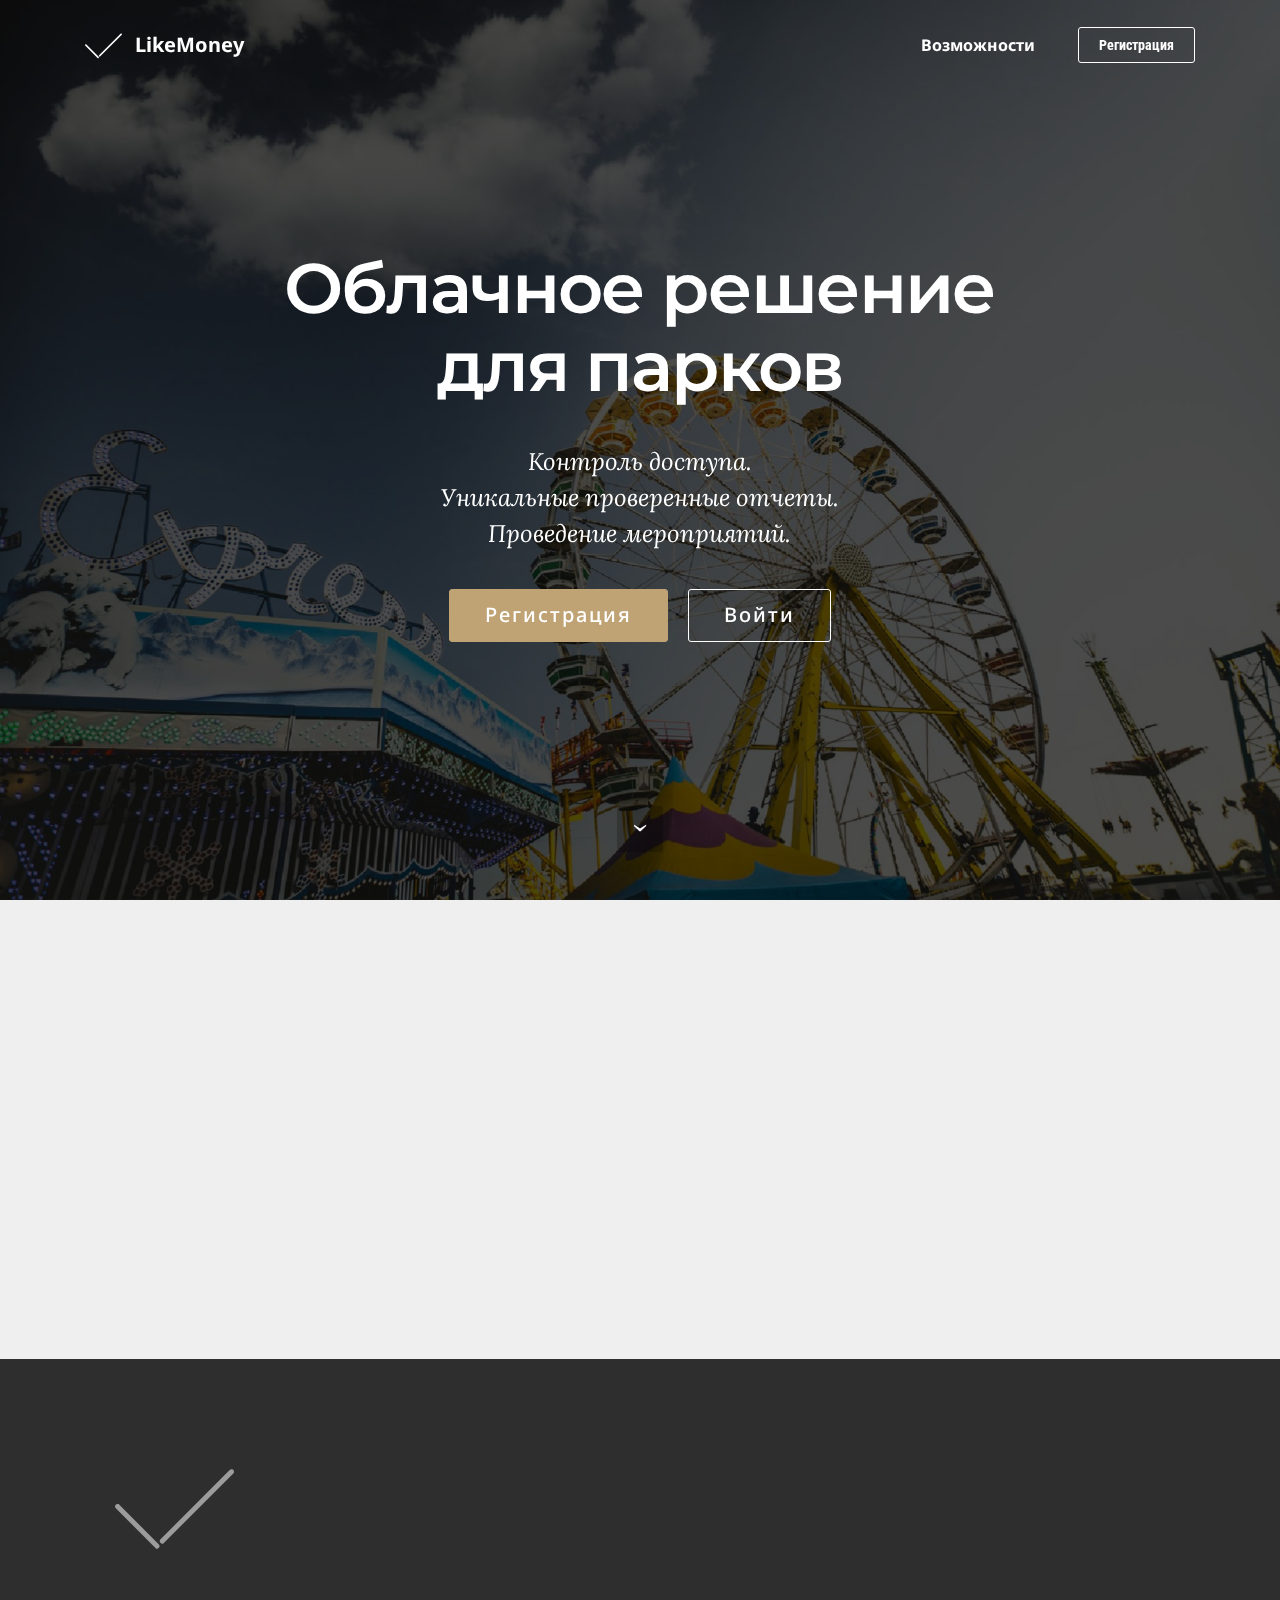
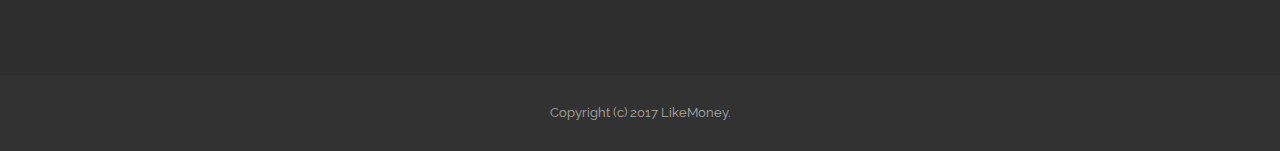
==== index.html @ fe0d324f "create github pages" ====
<!DOCTYPE html>
<html>
<head>
  <!-- Site made with Mobirise Website Builder v3.12.1, https://mobirise.com -->
  <meta charset="UTF-8">
  <meta http-equiv="X-UA-Compatible" content="IE=edge">
  <meta name="generator" content="Mobirise v3.12.1, mobirise.com">
  <meta name="viewport" content="width=device-width, initial-scale=1">
  <link rel="shortcut icon" href="assets/images/mbr-192x128.jpg" type="image/x-icon">
  <meta name="description" content="">
  
  <link rel="stylesheet" href="https://fonts.googleapis.com/css?family=Lora:400,700,400italic,700italic&amp;subset=latin">
  <link rel="stylesheet" href="https://fonts.googleapis.com/css?family=Montserrat:400,700">
  <link rel="stylesheet" href="https://fonts.googleapis.com/css?family=Raleway:100,100i,200,200i,300,300i,400,400i,500,500i,600,600i,700,700i,800,800i,900,900i">
  <link rel="stylesheet" href="assets/bootstrap-material-design-font/css/material.css">
  <link rel="stylesheet" href="assets/web/assets/mobirise-icons/mobirise-icons.css">
  <link rel="stylesheet" href="assets/et-line-font-plugin/style.css">
  <link rel="stylesheet" href="assets/tether/tether.min.css">
  <link rel="stylesheet" href="assets/bootstrap/css/bootstrap.min.css">
  <link rel="stylesheet" href="assets/dropdown/css/style.css">
  <link rel="stylesheet" href="assets/animate.css/animate.min.css">
  <link rel="stylesheet" href="assets/theme/css/style.css">
  <link rel="stylesheet" href="assets/mobirise/css/mbr-additional.css" type="text/css">
  
  
  
</head>
<body>
<section id="menu-0">

    <nav class="navbar navbar-dropdown bg-color transparent navbar-fixed-top">
        <div class="container">

            <div class="mbr-table">
                <div class="mbr-table-cell">

                    <div class="navbar-brand">
                        <a href="https://likemoney.ru" class="mbri-success mbr-iconfont mbr-iconfont-menu navbar-logo"></a>
                        <a class="navbar-caption" href="http://likemoney.ru">LikeMoney</a>
                    </div>

                </div>
                <div class="mbr-table-cell">

                    <button class="navbar-toggler pull-xs-right hidden-md-up" type="button" data-toggle="collapse" data-target="#exCollapsingNavbar">
                        <div class="hamburger-icon"></div>
                    </button>

                    <ul class="nav-dropdown collapse pull-xs-right nav navbar-nav navbar-toggleable-sm" id="exCollapsingNavbar"><li class="nav-item"><a class="nav-link link" href="https://mobirise.com/">Возможности</a></li><li class="nav-item nav-btn"><a class="nav-link btn btn-white btn-white-outline" href="http://app.likemoney.ru/registration">Регистрация</a></li></ul>
                    <button hidden="" class="navbar-toggler navbar-close" type="button" data-toggle="collapse" data-target="#exCollapsingNavbar">
                        <div class="close-icon"></div>
                    </button>

                </div>
            </div>

        </div>
    </nav>

</section>

<section class="engine"><a rel="external" href="https://mobirise.com">Mobirise Website Generator</a></section><section class="mbr-section mbr-section-hero mbr-section-full mbr-parallax-background mbr-section-with-arrow" id="header1-1" style="background-image: url(assets/images/mbr-2000x1333.jpg);">

    <div class="mbr-overlay" style="opacity: 0.7; background-color: rgb(0, 0, 0);"></div>

    <div class="mbr-table-cell">

        <div class="container">
            <div class="row">
                <div class="mbr-section col-md-10 col-md-offset-1 text-xs-center">

                    <h1 class="mbr-section-title display-1">Облачное решение <br>для парков</h1>
                    <p class="mbr-section-lead lead"><br>Контроль доступа.<br>Уникальные проверенные отчеты.<br>Проведение мероприятий.</p>
                    <div class="mbr-section-btn"><a class="btn btn-lg btn-primary" href="https://mobirise.com">Регистрация</a> <a class="btn btn-lg btn-white btn-white-outline" href="https://mobirise.com">Войти</a></div>
                </div>
            </div>
        </div>
    </div>

    <div class="mbr-arrow mbr-arrow-floating" aria-hidden="true"><a href="#footer1-2"><i class="mbr-arrow-icon"></i></a></div>

</section>

<section class="mbr-cards mbr-section mbr-section-nopadding" id="features7-0" style="background-color: rgb(239, 239, 239);">

    

    <div class="mbr-cards-row row">
        <div class="mbr-cards-col col-xs-12 col-lg-3" style="padding-top: 80px; padding-bottom: 80px;">
            <div class="container">
                <div class="card cart-block">
                    <div class="card-img iconbox"><a href="https://mobirise.com" class="etl-icon icon-phone mbr-iconfont mbr-iconfont-features7" style="color: rgb(255, 255, 255);"></a></div>
                    <div class="card-block">
                        <h4 class="card-title">Bootstrap 4</h4>
                        
                        <p class="card-text">Bootstrap 4 has been noted as one of the most reliable and proven frameworks and Mobirise has been equipped to develop websites using this framework.</p>
                        
                    </div>
                </div>
            </div>
        </div>
        <div class="mbr-cards-col col-xs-12 col-lg-3" style="padding-top: 80px; padding-bottom: 80px;">
            <div class="container">
                <div class="card cart-block">
                    <div class="card-img iconbox"><a href="https://mobirise.com" class="etl-icon icon-edit mbr-iconfont mbr-iconfont-features7" style="color: rgb(255, 255, 255);"></a></div>
                    <div class="card-block">
                        <h4 class="card-title">Responsive</h4>
                        
                        <p class="card-text">One of Bootstrap 4's big points is responsiveness and Mobirise makes effective use of this by generating highly responsive website for you.</p>
                        
                    </div>
                </div>
          </div>
        </div>
        <div class="mbr-cards-col col-xs-12 col-lg-3" style="padding-top: 80px; padding-bottom: 80px;">
            <div class="container">
                <div class="card cart-block">
                    <div class="card-img iconbox"><a href="https://mobirise.com" class="etl-icon icon-briefcase mbr-iconfont mbr-iconfont-features7" style="color: rgb(255, 255, 255);"></a></div>
                    <div class="card-block">
                        <h4 class="card-title">Web Fonts</h4>
                        
                        <p class="card-text">Google has a highly exhaustive list of fonts compiled into its web font platform and Mobirise makes it easy for you to use them on your website easily and freely.</p>
                        
                    </div>
                </div>
            </div>
        </div>
        <div class="mbr-cards-col col-xs-12 col-lg-3" style="padding-top: 80px; padding-bottom: 80px;">
            <div class="container">
                <div class="card cart-block">
                    <div class="card-img iconbox"><a href="https://mobirise.com" class="etl-icon icon-linegraph mbr-iconfont mbr-iconfont-features7" style="color: rgb(255, 255, 255);"></a></div>
                    <div class="card-block">
                        <h4 class="card-title">Unlimited Sites</h4>
                        
                        <p class="card-text">Mobirise gives you the freedom to develop as many websites as you like given the fact that it is a desktop app.</p>
                        
                    </div>
                </div>
            </div>
        </div>
        
        
    </div>
</section>

<section class="mbr-section mbr-section-md-padding mbr-footer footer1" id="contacts1-1" style="background-color: rgb(46, 46, 46); padding-top: 90px; padding-bottom: 90px;">
    
    <div class="container">
        <div class="row">
            <div class="mbr-footer-content col-xs-12 col-md-3">
                <div><span class="mbri-success mbr-iconfont mbr-iconfont-contacts1"></span></div>
            </div>
            <div class="mbr-footer-content col-xs-12 col-md-3">
                <p><strong>Адрес</strong><br>117810, г. Москва,  Профсоюзная  ул., д. 84/32, стр. 1.<br></p>
            </div>
            <div class="mbr-footer-content col-xs-12 col-md-3">
                <p><font color="#7c7c7c" face="Montserrat, sans-serif" size="3"><span style="letter-spacing: -1px; line-height: 20px;"><strong>Контакты</strong></span></font><br><br>
Email: support@likemoney.ru<br>
Телефон: +7 (950) 801 97 90<br><br></p>
            </div>
            <div class="mbr-footer-content col-xs-12 col-md-3">
                <p></p>
            </div>

        </div>
    </div>
</section>

<footer class="mbr-small-footer mbr-section mbr-section-nopadding" id="footer1-2" style="background-color: rgb(50, 50, 50); padding-top: 1.75rem; padding-bottom: 1.75rem;">
    
    <div class="container">
        <p class="text-xs-center">Copyright (c) 2017 LikeMoney.</p>
    </div>
</footer>


  <script src="assets/web/assets/jquery/jquery.min.js"></script>
  <script src="assets/tether/tether.min.js"></script>
  <script src="assets/bootstrap/js/bootstrap.min.js"></script>
  <script src="assets/smooth-scroll/smooth-scroll.js"></script>
  <script src="assets/dropdown/js/script.min.js"></script>
  <script src="assets/touch-swipe/jquery.touch-swipe.min.js"></script>
  <script src="assets/viewport-checker/jquery.viewportchecker.js"></script>
  <script src="assets/jarallax/jarallax.js"></script>
  <script src="assets/theme/js/script.js"></script>
  
  
  <input name="animation" type="hidden">
  </body>
</html>
---- assets/bootstrap-material-design-font/css/material.css ----
@font-face {
  font-family: 'Material-Design-Icons';
  src: url('../fonts/Material-Design-Icons.eot?3ocs8m');
  src: url('../fonts/Material-Design-Icons.eot?#iefix3ocs8m') format('embedded-opentype'), url('../fonts/Material-Design-Icons.woff?3ocs8m') format('woff'), url('../fonts/Material-Design-Icons.ttf?3ocs8m') format('truetype'), url('../fonts/Material-Design-Icons.svg?3ocs8m#Material-Design-Icons') format('svg');
  font-weight: normal;
  font-style: normal;
}
[class^="mdi-"],
[class*="mdi-"] {
  speak: none;
  display: inline-block;
  font-style: normal;
  font-variant:normal;
  font-weight:normal;
  /*font-size:24px;*/
  line-height:1;
  font-family:'Material-Design-Icons' !important;
  text-rendering: auto;
  
  -webkit-font-smoothing: antialiased;
  -moz-osx-font-smoothing: grayscale;
  -webkit-transform: translate(0, 0);
      -ms-transform: translate(0, 0);
          transform: translate(0, 0);
}
[class^="mdi-"]:before,
[class*="mdi-"]:before {
  display: inline-block;
  speak: none;
  text-decoration: inherit;
}
[class^="mdi-"].pull-left,
[class*="mdi-"].pull-left {
  margin-right: .3em;
}
[class^="mdi-"].pull-right,
[class*="mdi-"].pull-right {
  margin-left: .3em;
}
[class^="mdi-"].mdi-lg:before,
[class*="mdi-"].mdi-lg:before,
[class^="mdi-"].mdi-lg:after,
[class*="mdi-"].mdi-lg:after {
  font-size: 1.33333333em;
  line-height: 0.75em;
  vertical-align: -15%;
}
[class^="mdi-"].mdi-2x:before,
[class*="mdi-"].mdi-2x:before,
[class^="mdi-"].mdi-2x:after,
[class*="mdi-"].mdi-2x:after {
  font-size: 2em;
}
[class^="mdi-"].mdi-3x:before,
[class*="mdi-"].mdi-3x:before,
[class^="mdi-"].mdi-3x:after,
[class*="mdi-"].mdi-3x:after {
  font-size: 3em;
}
[class^="mdi-"].mdi-4x:before,
[class*="mdi-"].mdi-4x:before,
[class^="mdi-"].mdi-4x:after,
[class*="mdi-"].mdi-4x:after {
  font-size: 4em;
}
[class^="mdi-"].mdi-5x:before,
[class*="mdi-"].mdi-5x:before,
[class^="mdi-"].mdi-5x:after,
[class*="mdi-"].mdi-5x:after {
  font-size: 5em;
}
[class^="mdi-device-signal-cellular-"]:after,
[class^="mdi-device-battery-"]:after,
[class^="mdi-device-battery-charging-"]:after,
[class^="mdi-device-signal-cellular-connected-no-internet-"]:after,
[class^="mdi-device-signal-wifi-"]:after,
[class^="mdi-device-signal-wifi-statusbar-not-connected"]:after,
.mdi-device-network-wifi:after {
  opacity: .3;
  position: absolute;
  left: 0;
  top: 0;
  z-index: 1;
  display: inline-block;
  speak: none;
  text-decoration: inherit;
}
[class^="mdi-device-signal-cellular-"]:after {
  content: "\e758";
}
[class^="mdi-device-battery-"]:after {
  content: "\e735";
}
[class^="mdi-device-battery-charging-"]:after {
  content: "\e733";
}
[class^="mdi-device-signal-cellular-connected-no-internet-"]:after {
  content: "\e75d";
}
[class^="mdi-device-signal-wifi-"]:after,
.mdi-device-network-wifi:after {
  content: "\e765";
}
[class^="mdi-device-signal-wifi-statusbasr-not-connected"]:after {
  content: "\e8f7";
}
.mdi-device-signal-cellular-off:after,
.mdi-device-signal-cellular-null:after,
.mdi-device-signal-cellular-no-sim:after,
.mdi-device-signal-wifi-off:after,
.mdi-device-signal-wifi-4-bar:after,
.mdi-device-signal-cellular-4-bar:after,
.mdi-device-battery-alert:after,
.mdi-device-signal-cellular-connected-no-internet-4-bar:after,
.mdi-device-battery-std:after,
.mdi-device-battery-full .mdi-device-battery-unknown:after {
  content: "";
}
.mdi-fw {
  width: 1.28571429em;
  text-align: center;
}
.mdi-ul {
  padding-left: 0;
  margin-left: 2.14285714em;
  list-style-type: none;
}
.mdi-ul > li {
  position: relative;
}
.mdi-li {
  position: absolute;
  left: -2.14285714em;
  width: 2.14285714em;
  top: 0.14285714em;
  text-align: center;
}
.mdi-li.mdi-lg {
  left: -1.85714286em;
}
.mdi-border {
  padding: .2em .25em .15em;
  border: solid 0.08em #eeeeee;
  border-radius: .1em;
}
.mdi-spin {
  -webkit-animation: mdi-spin 2s infinite linear;
  animation: mdi-spin 2s infinite linear;
  -webkit-transform-origin: 50% 50%;
  -ms-transform-origin: 50% 50%;
      transform-origin: 50% 50%;
}
.mdi-pulse {
  -webkit-animation: mdi-spin 1s steps(8) infinite;
  animation: mdi-spin 1s steps(8) infinite;
  -webkit-transform-origin: 50% 50%;
  -ms-transform-origin: 50% 50%;
      transform-origin: 50% 50%;
}
@-webkit-keyframes mdi-spin {
  0% {
    -webkit-transform: rotate(0deg);
    transform: rotate(0deg);
  }
  100% {
    -webkit-transform: rotate(359deg);
    transform: rotate(359deg);
  }
}
@keyframes mdi-spin {
  0% {
    -webkit-transform: rotate(0deg);
    transform: rotate(0deg);
  }
  100% {
    -webkit-transform: rotate(359deg);
    transform: rotate(359deg);
  }
}
.mdi-rotate-90 {
  filter: progid:DXImageTransform.Microsoft.BasicImage(rotation=1);
  -webkit-transform: rotate(90deg);
  -ms-transform: rotate(90deg);
  transform: rotate(90deg);
}
.mdi-rotate-180 {
  filter: progid:DXImageTransform.Microsoft.BasicImage(rotation=2);
  -webkit-transform: rotate(180deg);
  -ms-transform: rotate(180deg);
  transform: rotate(180deg);
}
.mdi-rotate-270 {
  filter: progid:DXImageTransform.Microsoft.BasicImage(rotation=3);
  -webkit-transform: rotate(270deg);
  -ms-transform: rotate(270deg);
  transform: rotate(270deg);
}
.mdi-flip-horizontal {
  filter: progid:DXImageTransform.Microsoft.BasicImage(rotation=0, mirror=1);
  -webkit-transform: scale(-1, 1);
  -ms-transform: scale(-1, 1);
  transform: scale(-1, 1);
}
.mdi-flip-vertical {
  filter: progid:DXImageTransform.Microsoft.BasicImage(rotation=2, mirror=1);
  -webkit-transform: scale(1, -1);
  -ms-transform: scale(1, -1);
  transform: scale(1, -1);
}
:root .mdi-rotate-90,
:root .mdi-rotate-180,
:root .mdi-rotate-270,
:root .mdi-flip-horizontal,
:root .mdi-flip-vertical {
  -webkit-filter: none;
          filter: none;
}
.mdi-stack {
  position: relative;
  display: inline-block;
  width: 2em;
  height: 2em;
  line-height: 2em;
  vertical-align: middle;
}
.mdi-stack-1x,
.mdi-stack-2x {
  position: absolute;
  left: 0;
  width: 100%;
  text-align: center;
}
.mdi-stack-1x {
  line-height: inherit;
}
.mdi-stack-2x {
  font-size: 2em;
}
.mdi-inverse {
  color: #ffffff;
}
/* Start Icons */
.mdi-action-3d-rotation:before {
  content: "\e600";
}
.mdi-action-accessibility:before {
  content: "\e601";
}
.mdi-action-account-balance-wallet:before {
  content: "\e602";
}
.mdi-action-account-balance:before {
  content: "\e603";
}
.mdi-action-account-box:before {
  content: "\e604";
}
.mdi-action-account-child:before {
  content: "\e605";
}
.mdi-action-account-circle:before {
  content: "\e606";
}
.mdi-action-add-shopping-cart:before {
  content: "\e607";
}
.mdi-action-alarm-add:before {
  content: "\e608";
}
.mdi-action-alarm-off:before {
  content: "\e609";
}
.mdi-action-alarm-on:before {
  content: "\e60a";
}
.mdi-action-alarm:before {
  content: "\e60b";
}
.mdi-action-android:before {
  content: "\e60c";
}
.mdi-action-announcement:before {
  content: "\e60d";
}
.mdi-action-aspect-ratio:before {
  content: "\e60e";
}
.mdi-action-assessment:before {
  content: "\e60f";
}
.mdi-action-assignment-ind:before {
  content: "\e610";
}
.mdi-action-assignment-late:before {
  content: "\e611";
}
.mdi-action-assignment-return:before {
  content: "\e612";
}
.mdi-action-assignment-returned:before {
  content: "\e613";
}
.mdi-action-assignment-turned-in:before {
  content: "\e614";
}
.mdi-action-assignment:before {
  content: "\e615";
}
.mdi-action-autorenew:before {
  content: "\e616";
}
.mdi-action-backup:before {
  content: "\e617";
}
.mdi-action-book:before {
  content: "\e618";
}
.mdi-action-bookmark-outline:before {
  content: "\e619";
}
.mdi-action-bookmark:before {
  content: "\e61a";
}
.mdi-action-bug-report:before {
  content: "\e61b";
}
.mdi-action-cached:before {
  content: "\e61c";
}
.mdi-action-check-circle:before {
  content: "\e61d";
}
.mdi-action-class:before {
  content: "\e61e";
}
.mdi-action-credit-card:before {
  content: "\e61f";
}
.mdi-action-dashboard:before {
  content: "\e620";
}
.mdi-action-delete:before {
  content: "\e621";
}
.mdi-action-description:before {
  content: "\e622";
}
.mdi-action-dns:before {
  content: "\e623";
}
.mdi-action-done-all:before {
  content: "\e624";
}
.mdi-action-done:before {
  content: "\e625";
}
.mdi-action-event:before {
  content: "\e626";
}
.mdi-action-exit-to-app:before {
  content: "\e627";
}
.mdi-action-explore:before {
  content: "\e628";
}
.mdi-action-extension:before {
  content: "\e629";
}
.mdi-action-face-unlock:before {
  content: "\e62a";
}
.mdi-action-favorite-outline:before {
  content: "\e62b";
}
.mdi-action-favorite:before {
  content: "\e62c";
}
.mdi-action-find-in-page:before {
  content: "\e62d";
}
.mdi-action-find-replace:before {
  content: "\e62e";
}
.mdi-action-flip-to-back:before {
  content: "\e62f";
}
.mdi-action-flip-to-front:before {
  content: "\e630";
}
.mdi-action-get-app:before {
  content: "\e631";
}
.mdi-action-grade:before {
  content: "\e632";
}
.mdi-action-group-work:before {
  content: "\e633";
}
.mdi-action-help:before {
  content: "\e634";
}
.mdi-action-highlight-remove:before {
  content: "\e635";
}
.mdi-action-history:before {
  content: "\e636";
}
.mdi-action-home:before {
  content: "\e637";
}
.mdi-action-https:before {
  content: "\e638";
}
.mdi-action-info-outline:before {
  content: "\e639";
}
.mdi-action-info:before {
  content: "\e63a";
}
.mdi-action-input:before {
  content: "\e63b";
}
.mdi-action-invert-colors:before {
  content: "\e63c";
}
.mdi-action-label-outline:before {
  content: "\e63d";
}
.mdi-action-label:before {
  content: "\e63e";
}
.mdi-action-language:before {
  content: "\e63f";
}
.mdi-action-launch:before {
  content: "\e640";
}
.mdi-action-list:before {
  content: "\e641";
}
.mdi-action-lock-open:before {
  content: "\e642";
}
.mdi-action-lock-outline:before {
  content: "\e643";
}
.mdi-action-lock:before {
  content: "\e644";
}
.mdi-action-loyalty:before {
  content: "\e645";
}
.mdi-action-markunread-mailbox:before {
  content: "\e646";
}
.mdi-action-note-add:before {
  content: "\e647";
}
.mdi-action-open-in-browser:before {
  content: "\e648";
}
.mdi-action-open-in-new:before {
  content: "\e649";
}
.mdi-action-open-with:before {
  content: "\e64a";
}
.mdi-action-pageview:before {
  content: "\e64b";
}
.mdi-action-payment:before {
  content: "\e64c";
}
.mdi-action-perm-camera-mic:before {
  content: "\e64d";
}
.mdi-action-perm-contact-cal:before {
  content: "\e64e";
}
.mdi-action-perm-data-setting:before {
  content: "\e64f";
}
.mdi-action-perm-device-info:before {
  content: "\e650";
}
.mdi-action-perm-identity:before {
  content: "\e651";
}
.mdi-action-perm-media:before {
  content: "\e652";
}
.mdi-action-perm-phone-msg:before {
  content: "\e653";
}
.mdi-action-perm-scan-wifi:before {
  content: "\e654";
}
.mdi-action-picture-in-picture:before {
  content: "\e655";
}
.mdi-action-polymer:before {
  content: "\e656";
}
.mdi-action-print:before {
  content: "\e657";
}
.mdi-action-query-builder:before {
  content: "\e658";
}
.mdi-action-question-answer:before {
  content: "\e659";
}
.mdi-action-receipt:before {
  content: "\e65a";
}
.mdi-action-redeem:before {
  content: "\e65b";
}
.mdi-action-reorder:before {
  content: "\e65c";
}
.mdi-action-report-problem:before {
  content: "\e65d";
}
.mdi-action-restore:before {
  content: "\e65e";
}
.mdi-action-room:before {
  content: "\e65f";
}
.mdi-action-schedule:before {
  content: "\e660";
}
.mdi-action-search:before {
  content: "\e661";
}
.mdi-action-settings-applications:before {
  content: "\e662";
}
.mdi-action-settings-backup-restore:before {
  content: "\e663";
}
.mdi-action-settings-bluetooth:before {
  content: "\e664";
}
.mdi-action-settings-cell:before {
  content: "\e665";
}
.mdi-action-settings-display:before {
  content: "\e666";
}
.mdi-action-settings-ethernet:before {
  content: "\e667";
}
.mdi-action-settings-input-antenna:before {
  content: "\e668";
}
.mdi-action-settings-input-component:before {
  content: "\e669";
}
.mdi-action-settings-input-composite:before {
  content: "\e66a";
}
.mdi-action-settings-input-hdmi:before {
  content: "\e66b";
}
.mdi-action-settings-input-svideo:before {
  content: "\e66c";
}
.mdi-action-settings-overscan:before {
  content: "\e66d";
}
.mdi-action-settings-phone:before {
  content: "\e66e";
}
.mdi-action-settings-power:before {
  content: "\e66f";
}
.mdi-action-settings-remote:before {
  content: "\e670";
}
.mdi-action-settings-voice:before {
  content: "\e671";
}
.mdi-action-settings:before {
  content: "\e672";
}
.mdi-action-shop-two:before {
  content: "\e673";
}
.mdi-action-shop:before {
  content: "\e674";
}
.mdi-action-shopping-basket:before {
  content: "\e675";
}
.mdi-action-shopping-cart:before {
  content: "\e676";
}
.mdi-action-speaker-notes:before {
  content: "\e677";
}
.mdi-action-spellcheck:before {
  content: "\e678";
}
.mdi-action-star-rate:before {
  content: "\e679";
}
.mdi-action-stars:before {
  content: "\e67a";
}
.mdi-action-store:before {
  content: "\e67b";
}
.mdi-action-subject:before {
  content: "\e67c";
}
.mdi-action-supervisor-account:before {
  content: "\e67d";
}
.mdi-action-swap-horiz:before {
  content: "\e67e";
}
.mdi-action-swap-vert-circle:before {
  content: "\e67f";
}
.mdi-action-swap-vert:before {
  content: "\e680";
}
.mdi-action-system-update-tv:before {
  content: "\e681";
}
.mdi-action-tab-unselected:before {
  content: "\e682";
}
.mdi-action-tab:before {
  content: "\e683";
}
.mdi-action-theaters:before {
  content: "\e684";
}
.mdi-action-thumb-down:before {
  content: "\e685";
}
.mdi-action-thumb-up:before {
  content: "\e686";
}
.mdi-action-thumbs-up-down:before {
  content: "\e687";
}
.mdi-action-toc:before {
  content: "\e688";
}
.mdi-action-today:before {
  content: "\e689";
}
.mdi-action-track-changes:before {
  content: "\e68a";
}
.mdi-action-translate:before {
  content: "\e68b";
}
.mdi-action-trending-down:before {
  content: "\e68c";
}
.mdi-action-trending-neutral:before {
  content: "\e68d";
}
.mdi-action-trending-up:before {
  content: "\e68e";
}
.mdi-action-turned-in-not:before {
  content: "\e68f";
}
.mdi-action-turned-in:before {
  content: "\e690";
}
.mdi-action-verified-user:before {
  content: "\e691";
}
.mdi-action-view-agenda:before {
  content: "\e692";
}
.mdi-action-view-array:before {
  content: "\e693";
}
.mdi-action-view-carousel:before {
  content: "\e694";
}
.mdi-action-view-column:before {
  content: "\e695";
}
.mdi-action-view-day:before {
  content: "\e696";
}
.mdi-action-view-headline:before {
  content: "\e697";
}
.mdi-action-view-list:before {
  content: "\e698";
}
.mdi-action-view-module:before {
  content: "\e699";
}
.mdi-action-view-quilt:before {
  content: "\e69a";
}
.mdi-action-view-stream:before {
  content: "\e69b";
}
.mdi-action-view-week:before {
  content: "\e69c";
}
.mdi-action-visibility-off:before {
  content: "\e69d";
}
.mdi-action-visibility:before {
  content: "\e69e";
}
.mdi-action-wallet-giftcard:before {
  content: "\e69f";
}
.mdi-action-wallet-membership:before {
  content: "\e6a0";
}
.mdi-action-wallet-travel:before {
  content: "\e6a1";
}
.mdi-action-work:before {
  content: "\e6a2";
}
.mdi-alert-error:before {
  content: "\e6a3";
}
.mdi-alert-warning:before {
  content: "\e6a4";
}
.mdi-av-album:before {
  content: "\e6a5";
}
.mdi-av-closed-caption:before {
  content: "\e6a6";
}
.mdi-av-equalizer:before {
  content: "\e6a7";
}
.mdi-av-explicit:before {
  content: "\e6a8";
}
.mdi-av-fast-forward:before {
  content: "\e6a9";
}
.mdi-av-fast-rewind:before {
  content: "\e6aa";
}
.mdi-av-games:before {
  content: "\e6ab";
}
.mdi-av-hearing:before {
  content: "\e6ac";
}
.mdi-av-high-quality:before {
  content: "\e6ad";
}
.mdi-av-loop:before {
  content: "\e6ae";
}
.mdi-av-mic-none:before {
  content: "\e6af";
}
.mdi-av-mic-off:before {
  content: "\e6b0";
}
.mdi-av-mic:before {
  content: "\e6b1";
}
.mdi-av-movie:before {
  content: "\e6b2";
}
.mdi-av-my-library-add:before {
  content: "\e6b3";
}
.mdi-av-my-library-books:before {
  content: "\e6b4";
}
.mdi-av-my-library-music:before {
  content: "\e6b5";
}
.mdi-av-new-releases:before {
  content: "\e6b6";
}
.mdi-av-not-interested:before {
  content: "\e6b7";
}
.mdi-av-pause-circle-fill:before {
  content: "\e6b8";
}
.mdi-av-pause-circle-outline:before {
  content: "\e6b9";
}
.mdi-av-pause:before {
  content: "\e6ba";
}
.mdi-av-play-arrow:before {
  content: "\e6bb";
}
.mdi-av-play-circle-fill:before {
  content: "\e6bc";
}
.mdi-av-play-circle-outline:before {
  content: "\e6bd";
}
.mdi-av-play-shopping-bag:before {
  content: "\e6be";
}
.mdi-av-playlist-add:before {
  content: "\e6bf";
}
.mdi-av-queue-music:before {
  content: "\e6c0";
}
.mdi-av-queue:before {
  content: "\e6c1";
}
.mdi-av-radio:before {
  content: "\e6c2";
}
.mdi-av-recent-actors:before {
  content: "\e6c3";
}
.mdi-av-repeat-one:before {
  content: "\e6c4";
}
.mdi-av-repeat:before {
  content: "\e6c5";
}
.mdi-av-replay:before {
  content: "\e6c6";
}
.mdi-av-shuffle:before {
  content: "\e6c7";
}
.mdi-av-skip-next:before {
  content: "\e6c8";
}
.mdi-av-skip-previous:before {
  content: "\e6c9";
}
.mdi-av-snooze:before {
  content: "\e6ca";
}
.mdi-av-stop:before {
  content: "\e6cb";
}
.mdi-av-subtitles:before {
  content: "\e6cc";
}
.mdi-av-surround-sound:before {
  content: "\e6cd";
}
.mdi-av-timer:before {
  content: "\e6ce";
}
.mdi-av-video-collection:before {
  content: "\e6cf";
}
.mdi-av-videocam-off:before {
  content: "\e6d0";
}
.mdi-av-videocam:before {
  content: "\e6d1";
}
.mdi-av-volume-down:before {
  content: "\e6d2";
}
.mdi-av-volume-mute:before {
  content: "\e6d3";
}
.mdi-av-volume-off:before {
  content: "\e6d4";
}
.mdi-av-volume-up:before {
  content: "\e6d5";
}
.mdi-av-web:before {
  content: "\e6d6";
}
.mdi-communication-business:before {
  content: "\e6d7";
}
.mdi-communication-call-end:before {
  content: "\e6d8";
}
.mdi-communication-call-made:before {
  content: "\e6d9";
}
.mdi-communication-call-merge:before {
  content: "\e6da";
}
.mdi-communication-call-missed:before {
  content: "\e6db";
}
.mdi-communication-call-received:before {
  content: "\e6dc";
}
.mdi-communication-call-split:before {
  content: "\e6dd";
}
.mdi-communication-call:before {
  content: "\e6de";
}
.mdi-communication-chat:before {
  content: "\e6df";
}
.mdi-communication-clear-all:before {
  content: "\e6e0";
}
.mdi-communication-comment:before {
  content: "\e6e1";
}
.mdi-communication-contacts:before {
  content: "\e6e2";
}
.mdi-communication-dialer-sip:before {
  content: "\e6e3";
}
.mdi-communication-dialpad:before {
  content: "\e6e4";
}
.mdi-communication-dnd-on:before {
  content: "\e6e5";
}
.mdi-communication-email:before {
  content: "\e6e6";
}
.mdi-communication-forum:before {
  content: "\e6e7";
}
.mdi-communication-import-export:before {
  content: "\e6e8";
}
.mdi-communication-invert-colors-off:before {
  content: "\e6e9";
}
.mdi-communication-invert-colors-on:before {
  content: "\e6ea";
}
.mdi-communication-live-help:before {
  content: "\e6eb";
}
.mdi-communication-location-off:before {
  content: "\e6ec";
}
.mdi-communication-location-on:before {
  content: "\e6ed";
}
.mdi-communication-message:before {
  content: "\e6ee";
}
.mdi-communication-messenger:before {
  content: "\e6ef";
}
.mdi-communication-no-sim:before {
  content: "\e6f0";
}
.mdi-communication-phone:before {
  content: "\e6f1";
}
.mdi-communication-portable-wifi-off:before {
  content: "\e6f2";
}
.mdi-communication-quick-contacts-dialer:before {
  content: "\e6f3";
}
.mdi-communication-quick-contacts-mail:before {
  content: "\e6f4";
}
.mdi-communication-ring-volume:before {
  content: "\e6f5";
}
.mdi-communication-stay-current-landscape:before {
  content: "\e6f6";
}
.mdi-communication-stay-current-portrait:before {
  content: "\e6f7";
}
.mdi-communication-stay-primary-landscape:before {
  content: "\e6f8";
}
.mdi-communication-stay-primary-portrait:before {
  content: "\e6f9";
}
.mdi-communication-swap-calls:before {
  content: "\e6fa";
}
.mdi-communication-textsms:before {
  content: "\e6fb";
}
.mdi-communication-voicemail:before {
  content: "\e6fc";
}
.mdi-communication-vpn-key:before {
  content: "\e6fd";
}
.mdi-content-add-box:before {
  content: "\e6fe";
}
.mdi-content-add-circle-outline:before {
  content: "\e6ff";
}
.mdi-content-add-circle:before {
  content: "\e700";
}
.mdi-content-add:before {
  content: "\e701";
}
.mdi-content-archive:before {
  content: "\e702";
}
.mdi-content-backspace:before {
  content: "\e703";
}
.mdi-content-block:before {
  content: "\e704";
}
.mdi-content-clear:before {
  content: "\e705";
}
.mdi-content-content-copy:before {
  content: "\e706";
}
.mdi-content-content-cut:before {
  content: "\e707";
}
.mdi-content-content-paste:before {
  content: "\e708";
}
.mdi-content-create:before {
  content: "\e709";
}
.mdi-content-drafts:before {
  content: "\e70a";
}
.mdi-content-filter-list:before {
  content: "\e70b";
}
.mdi-content-flag:before {
  content: "\e70c";
}
.mdi-content-forward:before {
  content: "\e70d";
}
.mdi-content-gesture:before {
  content: "\e70e";
}
.mdi-content-inbox:before {
  content: "\e70f";
}
.mdi-content-link:before {
  content: "\e710";
}
.mdi-content-mail:before {
  content: "\e711";
}
.mdi-content-markunread:before {
  content: "\e712";
}
.mdi-content-redo:before {
  content: "\e713";
}
.mdi-content-remove-circle-outline:before {
  content: "\e714";
}
.mdi-content-remove-circle:before {
  content: "\e715";
}
.mdi-content-remove:before {
  content: "\e716";
}
.mdi-content-reply-all:before {
  content: "\e717";
}
.mdi-content-reply:before {
  content: "\e718";
}
.mdi-content-report:before {
  content: "\e719";
}
.mdi-content-save:before {
  content: "\e71a";
}
.mdi-content-select-all:before {
  content: "\e71b";
}
.mdi-content-send:before {
  content: "\e71c";
}
.mdi-content-sort:before {
  content: "\e71d";
}
.mdi-content-text-format:before {
  content: "\e71e";
}
.mdi-content-undo:before {
  content: "\e71f";
}
.mdi-editor-attach-file:before {
  content: "\e776";
}
.mdi-editor-attach-money:before {
  content: "\e777";
}
.mdi-editor-border-all:before {
  content: "\e778";
}
.mdi-editor-border-bottom:before {
  content: "\e779";
}
.mdi-editor-border-clear:before {
  content: "\e77a";
}
.mdi-editor-border-color:before {
  content: "\e77b";
}
.mdi-editor-border-horizontal:before {
  content: "\e77c";
}
.mdi-editor-border-inner:before {
  content: "\e77d";
}
.mdi-editor-border-left:before {
  content: "\e77e";
}
.mdi-editor-border-outer:before {
  content: "\e77f";
}
.mdi-editor-border-right:before {
  content: "\e780";
}
.mdi-editor-border-style:before {
  content: "\e781";
}
.mdi-editor-border-top:before {
  content: "\e782";
}
.mdi-editor-border-vertical:before {
  content: "\e783";
}
.mdi-editor-format-align-center:before {
  content: "\e784";
}
.mdi-editor-format-align-justify:before {
  content: "\e785";
}
.mdi-editor-format-align-left:before {
  content: "\e786";
}
.mdi-editor-format-align-right:before {
  content: "\e787";
}
.mdi-editor-format-bold:before {
  content: "\e788";
}
.mdi-editor-format-clear:before {
  content: "\e789";
}
.mdi-editor-format-color-fill:before {
  content: "\e78a";
}
.mdi-editor-format-color-reset:before {
  content: "\e78b";
}
.mdi-editor-format-color-text:before {
  content: "\e78c";
}
.mdi-editor-format-indent-decrease:before {
  content: "\e78d";
}
.mdi-editor-format-indent-increase:before {
  content: "\e78e";
}
.mdi-editor-format-italic:before {
  content: "\e78f";
}
.mdi-editor-format-line-spacing:before {
  content: "\e790";
}
.mdi-editor-format-list-bulleted:before {
  content: "\e791";
}
.mdi-editor-format-list-numbered:before {
  content: "\e792";
}
.mdi-editor-format-paint:before {
  content: "\e793";
}
.mdi-editor-format-quote:before {
  content: "\e794";
}
.mdi-editor-format-size:before {
  content: "\e795";
}
.mdi-editor-format-strikethrough:before {
  content: "\e796";
}
.mdi-editor-format-textdirection-l-to-r:before {
  content: "\e797";
}
.mdi-editor-format-textdirection-r-to-l:before {
  content: "\e798";
}
.mdi-editor-format-underline:before {
  content: "\e799";
}
.mdi-editor-functions:before {
  content: "\e79a";
}
.mdi-editor-insert-chart:before {
  content: "\e79b";
}
.mdi-editor-insert-comment:before {
  content: "\e79c";
}
.mdi-editor-insert-drive-file:before {
  content: "\e79d";
}
.mdi-editor-insert-emoticon:before {
  content: "\e79e";
}
.mdi-editor-insert-invitation:before {
  content: "\e79f";
}
.mdi-editor-insert-link:before {
  content: "\e7a0";
}
.mdi-editor-insert-photo:before {
  content: "\e7a1";
}
.mdi-editor-merge-type:before {
  content: "\e7a2";
}
.mdi-editor-mode-comment:before {
  content: "\e7a3";
}
.mdi-editor-mode-edit:before {
  content: "\e7a4";
}
.mdi-editor-publish:before {
  content: "\e7a5";
}
.mdi-editor-vertical-align-bottom:before {
  content: "\e7a6";
}
.mdi-editor-vertical-align-center:before {
  content: "\e7a7";
}
.mdi-editor-vertical-align-top:before {
  content: "\e7a8";
}
.mdi-editor-wrap-text:before {
  content: "\e7a9";
}
.mdi-file-attachment:before {
  content: "\e7aa";
}
.mdi-file-cloud-circle:before {
  content: "\e7ab";
}
.mdi-file-cloud-done:before {
  content: "\e7ac";
}
.mdi-file-cloud-download:before {
  content: "\e7ad";
}
.mdi-file-cloud-off:before {
  content: "\e7ae";
}
.mdi-file-cloud-queue:before {
  content: "\e7af";
}
.mdi-file-cloud-upload:before {
  content: "\e7b0";
}
.mdi-file-cloud:before {
  content: "\e7b1";
}
.mdi-file-file-download:before {
  content: "\e7b2";
}
.mdi-file-file-upload:before {
  content: "\e7b3";
}
.mdi-file-folder-open:before {
  content: "\e7b4";
}
.mdi-file-folder-shared:before {
  content: "\e7b5";
}
.mdi-file-folder:before {
  content: "\e7b6";
}
.mdi-device-access-alarm:before {
  content: "\e720";
}
.mdi-device-access-alarms:before {
  content: "\e721";
}
.mdi-device-access-time:before {
  content: "\e722";
}
.mdi-device-add-alarm:before {
  content: "\e723";
}
.mdi-device-airplanemode-off:before {
  content: "\e724";
}
.mdi-device-airplanemode-on:before {
  content: "\e725";
}
.mdi-device-battery-20:before {
  content: "\e726";
}
.mdi-device-battery-30:before {
  content: "\e727";
}
.mdi-device-battery-50:before {
  content: "\e728";
}
.mdi-device-battery-60:before {
  content: "\e729";
}
.mdi-device-battery-80:before {
  content: "\e72a";
}
.mdi-device-battery-90:before {
  content: "\e72b";
}
.mdi-device-battery-alert:before {
  content: "\e72c";
}
.mdi-device-battery-charging-20:before {
  content: "\e72d";
}
.mdi-device-battery-charging-30:before {
  content: "\e72e";
}
.mdi-device-battery-charging-50:before {
  content: "\e72f";
}
.mdi-device-battery-charging-60:before {
  content: "\e730";
}
.mdi-device-battery-charging-80:before {
  content: "\e731";
}
.mdi-device-battery-charging-90:before {
  content: "\e732";
}
.mdi-device-battery-charging-full:before {
  content: "\e733";
}
.mdi-device-battery-full:before {
  content: "\e734";
}
.mdi-device-battery-std:before {
  content: "\e735";
}
.mdi-device-battery-unknown:before {
  content: "\e736";
}
.mdi-device-bluetooth-connected:before {
  content: "\e737";
}
.mdi-device-bluetooth-disabled:before {
  content: "\e738";
}
.mdi-device-bluetooth-searching:before {
  content: "\e739";
}
.mdi-device-bluetooth:before {
  content: "\e73a";
}
.mdi-device-brightness-auto:before {
  content: "\e73b";
}
.mdi-device-brightness-high:before {
  content: "\e73c";
}
.mdi-device-brightness-low:before {
  content: "\e73d";
}
.mdi-device-brightness-medium:before {
  content: "\e73e";
}
.mdi-device-data-usage:before {
  content: "\e73f";
}
.mdi-device-developer-mode:before {
  content: "\e740";
}
.mdi-device-devices:before {
  content: "\e741";
}
.mdi-device-dvr:before {
  content: "\e742";
}
.mdi-device-gps-fixed:before {
  content: "\e743";
}
.mdi-device-gps-not-fixed:before {
  content: "\e744";
}
.mdi-device-gps-off:before {
  content: "\e745";
}
.mdi-device-location-disabled:before {
  content: "\e746";
}
.mdi-device-location-searching:before {
  content: "\e747";
}
.mdi-device-multitrack-audio:before {
  content: "\e748";
}
.mdi-device-network-cell:before {
  content: "\e749";
}
.mdi-device-network-wifi:before {
  content: "\e74a";
}
.mdi-device-nfc:before {
  content: "\e74b";
}
.mdi-device-now-wallpaper:before {
  content: "\e74c";
}
.mdi-device-now-widgets:before {
  content: "\e74d";
}
.mdi-device-screen-lock-landscape:before {
  content: "\e74e";
}
.mdi-device-screen-lock-portrait:before {
  content: "\e74f";
}
.mdi-device-screen-lock-rotation:before {
  content: "\e750";
}
.mdi-device-screen-rotation:before {
  content: "\e751";
}
.mdi-device-sd-storage:before {
  content: "\e752";
}
.mdi-device-settings-system-daydream:before {
  content: "\e753";
}
.mdi-device-signal-cellular-0-bar:before {
  content: "\e754";
}
.mdi-device-signal-cellular-1-bar:before {
  content: "\e755";
}
.mdi-device-signal-cellular-2-bar:before {
  content: "\e756";
}
.mdi-device-signal-cellular-3-bar:before {
  content: "\e757";
}
.mdi-device-signal-cellular-4-bar:before {
  content: "\e758";
}
.mdi-signal-wifi-statusbar-connected-no-internet-after:before {
  content: "\e8f6";
}
.mdi-device-signal-cellular-connected-no-internet-0-bar:before {
  content: "\e759";
}
.mdi-device-signal-cellular-connected-no-internet-1-bar:before {
  content: "\e75a";
}
.mdi-device-signal-cellular-connected-no-internet-2-bar:before {
  content: "\e75b";
}
.mdi-device-signal-cellular-connected-no-internet-3-bar:before {
  content: "\e75c";
}
.mdi-device-signal-cellular-connected-no-internet-4-bar:before {
  content: "\e75d";
}
.mdi-device-signal-cellular-no-sim:before {
  content: "\e75e";
}
.mdi-device-signal-cellular-null:before {
  content: "\e75f";
}
.mdi-device-signal-cellular-off:before {
  content: "\e760";
}
.mdi-device-signal-wifi-0-bar:before {
  content: "\e761";
}
.mdi-device-signal-wifi-1-bar:before {
  content: "\e762";
}
.mdi-device-signal-wifi-2-bar:before {
  content: "\e763";
}
.mdi-device-signal-wifi-3-bar:before {
  content: "\e764";
}
.mdi-device-signal-wifi-4-bar:before {
  content: "\e765";
}
.mdi-device-signal-wifi-off:before {
  content: "\e766";
}
.mdi-device-signal-wifi-statusbar-1-bar:before {
  content: "\e767";
}
.mdi-device-signal-wifi-statusbar-2-bar:before {
  content: "\e768";
}
.mdi-device-signal-wifi-statusbar-3-bar:before {
  content: "\e769";
}
.mdi-device-signal-wifi-statusbar-4-bar:before {
  content: "\e76a";
}
.mdi-device-signal-wifi-statusbar-connected-no-internet-:before {
  content: "\e76b";
}
.mdi-device-signal-wifi-statusbar-connected-no-internet:before {
  content: "\e76f";
}
.mdi-device-signal-wifi-statusbar-connected-no-internet-2:before {
  content: "\e76c";
}
.mdi-device-signal-wifi-statusbar-connected-no-internet-3:before {
  content: "\e76d";
}
.mdi-device-signal-wifi-statusbar-connected-no-internet-4:before {
  content: "\e76e";
}
.mdi-signal-wifi-statusbar-not-connected-after:before {
  content: "\e8f7";
}
.mdi-device-signal-wifi-statusbar-not-connected:before {
  content: "\e770";
}
.mdi-device-signal-wifi-statusbar-null:before {
  content: "\e771";
}
.mdi-device-storage:before {
  content: "\e772";
}
.mdi-device-usb:before {
  content: "\e773";
}
.mdi-device-wifi-lock:before {
  content: "\e774";
}
.mdi-device-wifi-tethering:before {
  content: "\e775";
}
.mdi-hardware-cast-connected:before {
  content: "\e7b7";
}
.mdi-hardware-cast:before {
  content: "\e7b8";
}
.mdi-hardware-computer:before {
  content: "\e7b9";
}
.mdi-hardware-desktop-mac:before {
  content: "\e7ba";
}
.mdi-hardware-desktop-windows:before {
  content: "\e7bb";
}
.mdi-hardware-dock:before {
  content: "\e7bc";
}
.mdi-hardware-gamepad:before {
  content: "\e7bd";
}
.mdi-hardware-headset-mic:before {
  content: "\e7be";
}
.mdi-hardware-headset:before {
  content: "\e7bf";
}
.mdi-hardware-keyboard-alt:before {
  content: "\e7c0";
}
.mdi-hardware-keyboard-arrow-down:before {
  content: "\e7c1";
}
.mdi-hardware-keyboard-arrow-left:before {
  content: "\e7c2";
}
.mdi-hardware-keyboard-arrow-right:before {
  content: "\e7c3";
}
.mdi-hardware-keyboard-arrow-up:before {
  content: "\e7c4";
}
.mdi-hardware-keyboard-backspace:before {
  content: "\e7c5";
}
.mdi-hardware-keyboard-capslock:before {
  content: "\e7c6";
}
.mdi-hardware-keyboard-control:before {
  content: "\e7c7";
}
.mdi-hardware-keyboard-hide:before {
  content: "\e7c8";
}
.mdi-hardware-keyboard-return:before {
  content: "\e7c9";
}
.mdi-hardware-keyboard-tab:before {
  content: "\e7ca";
}
.mdi-hardware-keyboard-voice:before {
  content: "\e7cb";
}
.mdi-hardware-keyboard:before {
  content: "\e7cc";
}
.mdi-hardware-laptop-chromebook:before {
  content: "\e7cd";
}
.mdi-hardware-laptop-mac:before {
  content: "\e7ce";
}
.mdi-hardware-laptop-windows:before {
  content: "\e7cf";
}
.mdi-hardware-laptop:before {
  content: "\e7d0";
}
.mdi-hardware-memory:before {
  content: "\e7d1";
}
.mdi-hardware-mouse:before {
  content: "\e7d2";
}
.mdi-hardware-phone-android:before {
  content: "\e7d3";
}
.mdi-hardware-phone-iphone:before {
  content: "\e7d4";
}
.mdi-hardware-phonelink-off:before {
  content: "\e7d5";
}
.mdi-hardware-phonelink:before {
  content: "\e7d6";
}
.mdi-hardware-security:before {
  content: "\e7d7";
}
.mdi-hardware-sim-card:before {
  content: "\e7d8";
}
.mdi-hardware-smartphone:before {
  content: "\e7d9";
}
.mdi-hardware-speaker:before {
  content: "\e7da";
}
.mdi-hardware-tablet-android:before {
  content: "\e7db";
}
.mdi-hardware-tablet-mac:before {
  content: "\e7dc";
}
.mdi-hardware-tablet:before {
  content: "\e7dd";
}
.mdi-hardware-tv:before {
  content: "\e7de";
}
.mdi-hardware-watch:before {
  content: "\e7df";
}
.mdi-image-add-to-photos:before {
  content: "\e7e0";
}
.mdi-image-adjust:before {
  content: "\e7e1";
}
.mdi-image-assistant-photo:before {
  content: "\e7e2";
}
.mdi-image-audiotrack:before {
  content: "\e7e3";
}
.mdi-image-blur-circular:before {
  content: "\e7e4";
}
.mdi-image-blur-linear:before {
  content: "\e7e5";
}
.mdi-image-blur-off:before {
  content: "\e7e6";
}
.mdi-image-blur-on:before {
  content: "\e7e7";
}
.mdi-image-brightness-1:before {
  content: "\e7e8";
}
.mdi-image-brightness-2:before {
  content: "\e7e9";
}
.mdi-image-brightness-3:before {
  content: "\e7ea";
}
.mdi-image-brightness-4:before {
  content: "\e7eb";
}
.mdi-image-brightness-5:before {
  content: "\e7ec";
}
.mdi-image-brightness-6:before {
  content: "\e7ed";
}
.mdi-image-brightness-7:before {
  content: "\e7ee";
}
.mdi-image-brush:before {
  content: "\e7ef";
}
.mdi-image-camera-alt:before {
  content: "\e7f0";
}
.mdi-image-camera-front:before {
  content: "\e7f1";
}
.mdi-image-camera-rear:before {
  content: "\e7f2";
}
.mdi-image-camera-roll:before {
  content: "\e7f3";
}
.mdi-image-camera:before {
  content: "\e7f4";
}
.mdi-image-center-focus-strong:before {
  content: "\e7f5";
}
.mdi-image-center-focus-weak:before {
  content: "\e7f6";
}
.mdi-image-collections:before {
  content: "\e7f7";
}
.mdi-image-color-lens:before {
  content: "\e7f8";
}
.mdi-image-colorize:before {
  content: "\e7f9";
}
.mdi-image-compare:before {
  content: "\e7fa";
}
.mdi-image-control-point-duplicate:before {
  content: "\e7fb";
}
.mdi-image-control-point:before {
  content: "\e7fc";
}
.mdi-image-crop-3-2:before {
  content: "\e7fd";
}
.mdi-image-crop-5-4:before {
  content: "\e7fe";
}
.mdi-image-crop-7-5:before {
  content: "\e7ff";
}
.mdi-image-crop-16-9:before {
  content: "\e800";
}
.mdi-image-crop-din:before {
  content: "\e801";
}
.mdi-image-crop-free:before {
  content: "\e802";
}
.mdi-image-crop-landscape:before {
  content: "\e803";
}
.mdi-image-crop-original:before {
  content: "\e804";
}
.mdi-image-crop-portrait:before {
  content: "\e805";
}
.mdi-image-crop-square:before {
  content: "\e806";
}
.mdi-image-crop:before {
  content: "\e807";
}
.mdi-image-dehaze:before {
  content: "\e808";
}
.mdi-image-details:before {
  content: "\e809";
}
.mdi-image-edit:before {
  content: "\e80a";
}
.mdi-image-exposure-minus-1:before {
  content: "\e80b";
}
.mdi-image-exposure-minus-2:before {
  content: "\e80c";
}
.mdi-image-exposure-plus-1:before {
  content: "\e80d";
}
.mdi-image-exposure-plus-2:before {
  content: "\e80e";
}
.mdi-image-exposure-zero:before {
  content: "\e80f";
}
.mdi-image-exposure:before {
  content: "\e810";
}
.mdi-image-filter-1:before {
  content: "\e811";
}
.mdi-image-filter-2:before {
  content: "\e812";
}
.mdi-image-filter-3:before {
  content: "\e813";
}
.mdi-image-filter-4:before {
  content: "\e814";
}
.mdi-image-filter-5:before {
  content: "\e815";
}
.mdi-image-filter-6:before {
  content: "\e816";
}
.mdi-image-filter-7:before {
  content: "\e817";
}
.mdi-image-filter-8:before {
  content: "\e818";
}
.mdi-image-filter-9-plus:before {
  content: "\e819";
}
.mdi-image-filter-9:before {
  content: "\e81a";
}
.mdi-image-filter-b-and-w:before {
  content: "\e81b";
}
.mdi-image-filter-center-focus:before {
  content: "\e81c";
}
.mdi-image-filter-drama:before {
  content: "\e81d";
}
.mdi-image-filter-frames:before {
  content: "\e81e";
}
.mdi-image-filter-hdr:before {
  content: "\e81f";
}
.mdi-image-filter-none:before {
  content: "\e820";
}
.mdi-image-filter-tilt-shift:before {
  content: "\e821";
}
.mdi-image-filter-vintage:before {
  content: "\e822";
}
.mdi-image-filter:before {
  content: "\e823";
}
.mdi-image-flare:before {
  content: "\e824";
}
.mdi-image-flash-auto:before {
  content: "\e825";
}
.mdi-image-flash-off:before {
  content: "\e826";
}
.mdi-image-flash-on:before {
  content: "\e827";
}
.mdi-image-flip:before {
  content: "\e828";
}
.mdi-image-gradient:before {
  content: "\e829";
}
.mdi-image-grain:before {
  content: "\e82a";
}
.mdi-image-grid-off:before {
  content: "\e82b";
}
.mdi-image-grid-on:before {
  content: "\e82c";
}
.mdi-image-hdr-off:before {
  content: "\e82d";
}
.mdi-image-hdr-on:before {
  content: "\e82e";
}
.mdi-image-hdr-strong:before {
  content: "\e82f";
}
.mdi-image-hdr-weak:before {
  content: "\e830";
}
.mdi-image-healing:before {
  content: "\e831";
}
.mdi-image-image-aspect-ratio:before {
  content: "\e832";
}
.mdi-image-image:before {
  content: "\e833";
}
.mdi-image-iso:before {
  content: "\e834";
}
.mdi-image-landscape:before {
  content: "\e835";
}
.mdi-image-leak-add:before {
  content: "\e836";
}
.mdi-image-leak-remove:before {
  content: "\e837";
}
.mdi-image-lens:before {
  content: "\e838";
}
.mdi-image-looks-3:before {
  content: "\e839";
}
.mdi-image-looks-4:before {
  content: "\e83a";
}
.mdi-image-looks-5:before {
  content: "\e83b";
}
.mdi-image-looks-6:before {
  content: "\e83c";
}
.mdi-image-looks-one:before {
  content: "\e83d";
}
.mdi-image-looks-two:before {
  content: "\e83e";
}
.mdi-image-looks:before {
  content: "\e83f";
}
.mdi-image-loupe:before {
  content: "\e840";
}
.mdi-image-movie-creation:before {
  content: "\e841";
}
.mdi-image-nature-people:before {
  content: "\e842";
}
.mdi-image-nature:before {
  content: "\e843";
}
.mdi-image-navigate-before:before {
  content: "\e844";
}
.mdi-image-navigate-next:before {
  content: "\e845";
}
.mdi-image-palette:before {
  content: "\e846";
}
.mdi-image-panorama-fisheye:before {
  content: "\e847";
}
.mdi-image-panorama-horizontal:before {
  content: "\e848";
}
.mdi-image-panorama-vertical:before {
  content: "\e849";
}
.mdi-image-panorama-wide-angle:before {
  content: "\e84a";
}
.mdi-image-panorama:before {
  content: "\e84b";
}
.mdi-image-photo-album:before {
  content: "\e84c";
}
.mdi-image-photo-camera:before {
  content: "\e84d";
}
.mdi-image-photo-library:before {
  content: "\e84e";
}
.mdi-image-photo:before {
  content: "\e84f";
}
.mdi-image-portrait:before {
  content: "\e850";
}
.mdi-image-remove-red-eye:before {
  content: "\e851";
}
.mdi-image-rotate-left:before {
  content: "\e852";
}
.mdi-image-rotate-right:before {
  content: "\e853";
}
.mdi-image-slideshow:before {
  content: "\e854";
}
.mdi-image-straighten:before {
  content: "\e855";
}
.mdi-image-style:before {
  content: "\e856";
}
.mdi-image-switch-camera:before {
  content: "\e857";
}
.mdi-image-switch-video:before {
  content: "\e858";
}
.mdi-image-tag-faces:before {
  content: "\e859";
}
.mdi-image-texture:before {
  content: "\e85a";
}
.mdi-image-timelapse:before {
  content: "\e85b";
}
.mdi-image-timer-3:before {
  content: "\e85c";
}
.mdi-image-timer-10:before {
  content: "\e85d";
}
.mdi-image-timer-auto:before {
  content: "\e85e";
}
.mdi-image-timer-off:before {
  content: "\e85f";
}
.mdi-image-timer:before {
  content: "\e860";
}
.mdi-image-tonality:before {
  content: "\e861";
}
.mdi-image-transform:before {
  content: "\e862";
}
.mdi-image-tune:before {
  content: "\e863";
}
.mdi-image-wb-auto:before {
  content: "\e864";
}
.mdi-image-wb-cloudy:before {
  content: "\e865";
}
.mdi-image-wb-incandescent:before {
  content: "\e866";
}
.mdi-image-wb-irradescent:before {
  content: "\e867";
}
.mdi-image-wb-sunny:before {
  content: "\e868";
}
.mdi-maps-beenhere:before {
  content: "\e869";
}
.mdi-maps-directions-bike:before {
  content: "\e86a";
}
.mdi-maps-directions-bus:before {
  content: "\e86b";
}
.mdi-maps-directions-car:before {
  content: "\e86c";
}
.mdi-maps-directions-ferry:before {
  content: "\e86d";
}
.mdi-maps-directions-subway:before {
  content: "\e86e";
}
.mdi-maps-directions-train:before {
  content: "\e86f";
}
.mdi-maps-directions-transit:before {
  content: "\e870";
}
.mdi-maps-directions-walk:before {
  content: "\e871";
}
.mdi-maps-directions:before {
  content: "\e872";
}
.mdi-maps-flight:before {
  content: "\e873";
}
.mdi-maps-hotel:before {
  content: "\e874";
}
.mdi-maps-layers-clear:before {
  content: "\e875";
}
.mdi-maps-layers:before {
  content: "\e876";
}
.mdi-maps-local-airport:before {
  content: "\e877";
}
.mdi-maps-local-atm:before {
  content: "\e878";
}
.mdi-maps-local-attraction:before {
  content: "\e879";
}
.mdi-maps-local-bar:before {
  content: "\e87a";
}
.mdi-maps-local-cafe:before {
  content: "\e87b";
}
.mdi-maps-local-car-wash:before {
  content: "\e87c";
}
.mdi-maps-local-convenience-store:before {
  content: "\e87d";
}
.mdi-maps-local-drink:before {
  content: "\e87e";
}
.mdi-maps-local-florist:before {
  content: "\e87f";
}
.mdi-maps-local-gas-station:before {
  content: "\e880";
}
.mdi-maps-local-grocery-store:before {
  content: "\e881";
}
.mdi-maps-local-hospital:before {
  content: "\e882";
}
.mdi-maps-local-hotel:before {
  content: "\e883";
}
.mdi-maps-local-laundry-service:before {
  content: "\e884";
}
.mdi-maps-local-library:before {
  content: "\e885";
}
.mdi-maps-local-mall:before {
  content: "\e886";
}
.mdi-maps-local-movies:before {
  content: "\e887";
}
.mdi-maps-local-offer:before {
  content: "\e888";
}
.mdi-maps-local-parking:before {
  content: "\e889";
}
.mdi-maps-local-pharmacy:before {
  content: "\e88a";
}
.mdi-maps-local-phone:before {
  content: "\e88b";
}
.mdi-maps-local-pizza:before {
  content: "\e88c";
}
.mdi-maps-local-play:before {
  content: "\e88d";
}
.mdi-maps-local-post-office:before {
  content: "\e88e";
}
.mdi-maps-local-print-shop:before {
  content: "\e88f";
}
.mdi-maps-local-restaurant:before {
  content: "\e890";
}
.mdi-maps-local-see:before {
  content: "\e891";
}
.mdi-maps-local-shipping:before {
  content: "\e892";
}
.mdi-maps-local-taxi:before {
  content: "\e893";
}
.mdi-maps-location-history:before {
  content: "\e894";
}
.mdi-maps-map:before {
  content: "\e895";
}
.mdi-maps-my-location:before {
  content: "\e896";
}
.mdi-maps-navigation:before {
  content: "\e897";
}
.mdi-maps-pin-drop:before {
  content: "\e898";
}
.mdi-maps-place:before {
  content: "\e899";
}
.mdi-maps-rate-review:before {
  content: "\e89a";
}
.mdi-maps-restaurant-menu:before {
  content: "\e89b";
}
.mdi-maps-satellite:before {
  content: "\e89c";
}
.mdi-maps-store-mall-directory:before {
  content: "\e89d";
}
.mdi-maps-terrain:before {
  content: "\e89e";
}
.mdi-maps-traffic:before {
  content: "\e89f";
}
.mdi-navigation-apps:before {
  content: "\e8a0";
}
.mdi-navigation-arrow-back:before {
  content: "\e8a1";
}
.mdi-navigation-arrow-drop-down-circle:before {
  content: "\e8a2";
}
.mdi-navigation-arrow-drop-down:before {
  content: "\e8a3";
}
.mdi-navigation-arrow-drop-up:before {
  content: "\e8a4";
}
.mdi-navigation-arrow-forward:before {
  content: "\e8a5";
}
.mdi-navigation-cancel:before {
  content: "\e8a6";
}
.mdi-navigation-check:before {
  content: "\e8a7";
}
.mdi-navigation-chevron-left:before {
  content: "\e8a8";
}
.mdi-navigation-chevron-right:before {
  content: "\e8a9";
}
.mdi-navigation-close:before {
  content: "\e8aa";
}
.mdi-navigation-expand-less:before {
  content: "\e8ab";
}
.mdi-navigation-expand-more:before {
  content: "\e8ac";
}
.mdi-navigation-fullscreen-exit:before {
  content: "\e8ad";
}
.mdi-navigation-fullscreen:before {
  content: "\e8ae";
}
.mdi-navigation-menu:before {
  content: "\e8af";
}
.mdi-navigation-more-horiz:before {
  content: "\e8b0";
}
.mdi-navigation-more-vert:before {
  content: "\e8b1";
}
.mdi-navigation-refresh:before {
  content: "\e8b2";
}
.mdi-navigation-unfold-less:before {
  content: "\e8b3";
}
.mdi-navigation-unfold-more:before {
  content: "\e8b4";
}
.mdi-notification-adb:before {
  content: "\e8b5";
}
.mdi-notification-bluetooth-audio:before {
  content: "\e8b6";
}
.mdi-notification-disc-full:before {
  content: "\e8b7";
}
.mdi-notification-dnd-forwardslash:before {
  content: "\e8b8";
}
.mdi-notification-do-not-disturb:before {
  content: "\e8b9";
}
.mdi-notification-drive-eta:before {
  content: "\e8ba";
}
.mdi-notification-event-available:before {
  content: "\e8bb";
}
.mdi-notification-event-busy:before {
  content: "\e8bc";
}
.mdi-notification-event-note:before {
  content: "\e8bd";
}
.mdi-notification-folder-special:before {
  content: "\e8be";
}
.mdi-notification-mms:before {
  content: "\e8bf";
}
.mdi-notification-more:before {
  content: "\e8c0";
}
.mdi-notification-network-locked:before {
  content: "\e8c1";
}
.mdi-notification-phone-bluetooth-speaker:before {
  content: "\e8c2";
}
.mdi-notification-phone-forwarded:before {
  content: "\e8c3";
}
.mdi-notification-phone-in-talk:before {
  content: "\e8c4";
}
.mdi-notification-phone-locked:before {
  content: "\e8c5";
}
.mdi-notification-phone-missed:before {
  content: "\e8c6";
}
.mdi-notification-phone-paused:before {
  content: "\e8c7";
}
.mdi-notification-play-download:before {
  content: "\e8c8";
}
.mdi-notification-play-install:before {
  content: "\e8c9";
}
.mdi-notification-sd-card:before {
  content: "\e8ca";
}
.mdi-notification-sim-card-alert:before {
  content: "\e8cb";
}
.mdi-notification-sms-failed:before {
  content: "\e8cc";
}
.mdi-notification-sms:before {
  content: "\e8cd";
}
.mdi-notification-sync-disabled:before {
  content: "\e8ce";
}
.mdi-notification-sync-problem:before {
  content: "\e8cf";
}
.mdi-notification-sync:before {
  content: "\e8d0";
}
.mdi-notification-system-update:before {
  content: "\e8d1";
}
.mdi-notification-tap-and-play:before {
  content: "\e8d2";
}
.mdi-notification-time-to-leave:before {
  content: "\e8d3";
}
.mdi-notification-vibration:before {
  content: "\e8d4";
}
.mdi-notification-voice-chat:before {
  content: "\e8d5";
}
.mdi-notification-vpn-lock:before {
  content: "\e8d6";
}
.mdi-social-cake:before {
  content: "\e8d7";
}
.mdi-social-domain:before {
  content: "\e8d8";
}
.mdi-social-group-add:before {
  content: "\e8d9";
}
.mdi-social-group:before {
  content: "\e8da";
}
.mdi-social-location-city:before {
  content: "\e8db";
}
.mdi-social-mood:before {
  content: "\e8dc";
}
.mdi-social-notifications-none:before {
  content: "\e8dd";
}
.mdi-social-notifications-off:before {
  content: "\e8de";
}
.mdi-social-notifications-on:before {
  content: "\e8df";
}
.mdi-social-notifications-paused:before {
  content: "\e8e0";
}
.mdi-social-notifications:before {
  content: "\e8e1";
}
.mdi-social-pages:before {
  content: "\e8e2";
}
.mdi-social-party-mode:before {
  content: "\e8e3";
}
.mdi-social-people-outline:before {
  content: "\e8e4";
}
.mdi-social-people:before {
  content: "\e8e5";
}
.mdi-social-person-add:before {
  content: "\e8e6";
}
.mdi-social-person-outline:before {
  content: "\e8e7";
}
.mdi-social-person:before {
  content: "\e8e8";
}
.mdi-social-plus-one:before {
  content: "\e8e9";
}
.mdi-social-poll:before {
  content: "\e8ea";
}
.mdi-social-public:before {
  content: "\e8eb";
}
.mdi-social-school:before {
  content: "\e8ec";
}
.mdi-social-share:before {
  content: "\e8ed";
}
.mdi-social-whatshot:before {
  content: "\e8ee";
}
.mdi-toggle-check-box-outline-blank:before {
  content: "\e8ef";
}
.mdi-toggle-check-box:before {
  content: "\e8f0";
}
.mdi-toggle-radio-button-off:before {
  content: "\e8f1";
}
.mdi-toggle-radio-button-on:before {
  content: "\e8f2";
}
.mdi-toggle-star-half:before {
  content: "\e8f3";
}
.mdi-toggle-star-outline:before {
  content: "\e8f4";
}
.mdi-toggle-star:before {
  content: "\e8f5";
}
---- assets/web/assets/mobirise-icons/mobirise-icons.css ----
@font-face {
  font-family: 'MobiriseIcons';
  src:  url('mobirise-icons.eot?spat4u');
  src:  url('mobirise-icons.eot?spat4u#iefix') format('embedded-opentype'),
    url('mobirise-icons.ttf?spat4u') format('truetype'),
    url('mobirise-icons.woff?spat4u') format('woff'),
    url('mobirise-icons.svg?spat4u#MobiriseIcons') format('svg');
  font-weight: normal;
  font-style: normal;
}

[class^="mbri-"], [class*=" mbri-"] {
  /* use !important to prevent issues with browser extensions that change fonts */
  font-family: MobiriseIcons !important;
  speak: none;
  font-style: normal;
  font-weight: normal;
  font-variant: normal;
  text-transform: none;
  line-height: 1;

  /* Better Font Rendering =========== */
  -webkit-font-smoothing: antialiased;
  -moz-osx-font-smoothing: grayscale;
}

.mbri-alert:before {
  content: "\e900";
}
.mbri-android:before {
  content: "\e901";
}
.mbri-apple:before {
  content: "\e902";
}
.mbri-arrow-next:before {
  content: "\e903";
}
.mbri-arrow-prev:before {
  content: "\e904";
}
.mbri-bookmark:before {
  content: "\e905";
}
.mbri-bootstrap:before {
  content: "\e906";
}
.mbri-briefcase:before {
  content: "\e907";
}
.mbri-browse:before {
  content: "\e908";
}
.mbri-calendar:before {
  content: "\e909";
}
.mbri-camera:before {
  content: "\e90a";
}
.mbri-cart-add:before {
  content: "\e90b";
}
.mbri-cart-full:before {
  content: "\e90c";
}
.mbri-cash:before {
  content: "\e90d";
}
.mbri-change-style:before {
  content: "\e90e";
}
.mbri-chat:before {
  content: "\e90f";
}
.mbri-clock:before {
  content: "\e910";
}
.mbri-close:before {
  content: "\e911";
}
.mbri-cloud:before {
  content: "\e912";
}
.mbri-code:before {
  content: "\e913";
}
.mbri-contact-form:before {
  content: "\e914";
}
.mbri-credit-card:before {
  content: "\e915";
}
.mbri-cursor-click:before {
  content: "\e916";
}
.mbri-cust-feedback:before {
  content: "\e917";
}
.mbri-database:before {
  content: "\e918";
}
.mbri-delivery:before {
  content: "\e919";
}
.mbri-desktop:before {
  content: "\e91a";
}
.mbri-devices:before {
  content: "\e91b";
}
.mbri-down:before {
  content: "\e91c";
}
.mbri-download:before {
  content: "\e972";
}
.mbri-drag-n-drop:before {
  content: "\e91e";
}
.mbri-edit:before {
  content: "\e91f";
}
.mbri-edit2:before {
  content: "\e920";
}
.mbri-error:before {
  content: "\e921";
}
.mbri-extension:before {
  content: "\e922";
}
.mbri-features:before {
  content: "\e923";
}
.mbri-file:before {
  content: "\e924";
}
.mbri-flag:before {
  content: "\e925";
}
.mbri-folder:before {
  content: "\e926";
}
.mbri-gift:before {
  content: "\e927";
}
.mbri-globe:before {
  content: "\e928";
}
.mbri-globe-2:before {
  content: "\e929";
}
.mbri-growing-chart:before {
  content: "\e92a";
}
.mbri-hearth:before {
  content: "\e92b";
}
.mbri-help:before {
  content: "\e92c";
}
.mbri-home:before {
  content: "\e92d";
}
.mbri-hot-cup:before {
  content: "\e92e";
}
.mbri-idea:before {
  content: "\e92f";
}
.mbri-image-gallery:before {
  content: "\e930";
}
.mbri-image-slider:before {
  content: "\e931";
}
.mbri-info:before {
  content: "\e932";
}
.mbri-key:before {
  content: "\e933";
}
.mbri-laptop:before {
  content: "\e934";
}
.mbri-layers:before {
  content: "\e935";
}
.mbri-left:before {
  content: "\e936";
}
.mbri-letter:before {
  content: "\e937";
}
.mbri-like:before {
  content: "\e938";
}
.mbri-link:before {
  content: "\e939";
}
.mbri-lock:before {
  content: "\e93a";
}
.mbri-login:before {
  content: "\e93b";
}
.mbri-logout:before {
  content: "\e93c";
}
.mbri-magic-stick:before {
  content: "\e93d";
}
.mbri-map-pin:before {
  content: "\e93e";
}
.mbri-menu:before {
  content: "\e93f";
}
.mbri-mobile:before {
  content: "\e940";
}
.mbri-mobile2:before {
  content: "\e941";
}
.mbri-mobirise:before {
  content: "\e942";
}
.mbri-music:before {
  content: "\e943";
}
.mbri-new-file:before {
  content: "\e944";
}
.mbri-opened-folder:before {
  content: "\e945";
}
.mbri-pages:before {
  content: "\e946";
}
.mbri-paper-plane:before {
  content: "\e947";
}
.mbri-paperclip:before {
  content: "\e948";
}
.mbri-photo:before {
  content: "\e949";
}
.mbri-photos:before {
  content: "\e94a";
}
.mbri-pin:before {
  content: "\e94b";
}
.mbri-play:before {
  content: "\e94c";
}
.mbri-plus:before {
  content: "\e94d";
}
.mbri-preview:before {
  content: "\e94e";
}
.mbri-print:before {
  content: "\e94f";
}
.mbri-protect:before {
  content: "\e950";
}
.mbri-question:before {
  content: "\e951";
}
.mbri-quote:before {
  content: "\e952";
}
.mbri-refresh:before {
  content: "\e953";
}
.mbri-responsive:before {
  content: "\e954";
}
.mbri-right:before {
  content: "\e955";
}
.mbri-rocket:before {
  content: "\e956";
}
.mbri-sad-face:before {
  content: "\e957";
}
.mbri-sale:before {
  content: "\e958";
}
.mbri-save:before {
  content: "\e959";
}
.mbri-search:before {
  content: "\e95a";
}
.mbri-setting:before {
  content: "\e95b";
}
.mbri-setting2:before {
  content: "\e95c";
}
.mbri-setting3:before {
  content: "\e95d";
}
.mbri-share:before {
  content: "\e95e";
}
.mbri-shopping-bag:before {
  content: "\e95f";
}
.mbri-shopping-basket:before {
  content: "\e960";
}
.mbri-shopping-cart:before {
  content: "\e961";
}
.mbri-sites:before {
  content: "\e962";
}
.mbri-smile-face:before {
  content: "\e963";
}
.mbri-speed:before {
  content: "\e964";
}
.mbri-star:before {
  content: "\e965";
}
.mbri-success:before {
  content: "\e966";
}
.mbri-sun:before {
  content: "\e967";
}
.mbri-tablet:before {
  content: "\e968";
}
.mbri-target:before {
  content: "\e969";
}
.mbri-timer:before {
  content: "\e96a";
}
.mbri-to-ftp:before {
  content: "\e96b";
}
.mbri-to-local-drive:before {
  content: "\e96c";
}
.mbri-touch-swipe:before {
  content: "\e96d";
}
.mbri-touch:before {
  content: "\e96e";
}
.mbri-trash:before {
  content: "\e96f";
}
.mbri-unlock:before {
  content: "\e970";
}
.mbri-up:before {
  content: "\e971";
}
.mbri-upload:before {
  content: "\e91d";
}
.mbri-user:before {
  content: "\e973";
}
.mbri-user2:before {
  content: "\e974";
}
.mbri-users:before {
  content: "\e975";
}
.mbri-video:before {
  content: "\e976";
}
.mbri-video-play:before {
  content: "\e977";
}
.mbri-watch:before {
  content: "\e978";
}
.mbri-website-theme:before {
  content: "\e979";
}
.mbri-wifi:before {
  content: "\e97a";
}
.mbri-windows:before {
  content: "\e97b";
}
---- assets/et-line-font-plugin/style.css ----
@font-face {
	font-family: 'et-line';
	src:url('fonts/et-line.eot');
	src:url('fonts/et-line.eot?#iefix') format('embedded-opentype'),
		url('fonts/et-line.woff') format('woff'),
		url('fonts/et-line.ttf') format('truetype'),
		url('fonts/et-line.svg#et-line') format('svg');
	font-weight: normal;
	font-style: normal;
}

/* Use the following CSS code if you want to use data attributes for inserting your icons */
.etl-icon, [data-icon]:before {
	font-family: 'et-line';
	content: attr(data-icon);
	speak: none;
	font-weight: normal;
	font-variant: normal;
	text-transform: none;
	line-height: 1;
	-webkit-font-smoothing: antialiased;
	-moz-osx-font-smoothing: grayscale;
	display:inline-block;
}

/* Use the following CSS code if you want to have a class per icon */
/*
Instead of a list of all class selectors,
you can use the generic selector below, but it's slower:
[class*="icon-"] {
*/
.icon-mobile, .icon-laptop, .icon-desktop, .icon-tablet, .icon-phone, .icon-document, .icon-documents, .icon-search, .icon-clipboard, .icon-newspaper, .icon-notebook, .icon-book-open, .icon-browser, .icon-calendar, .icon-presentation, .icon-picture, .icon-pictures, .icon-video, .icon-camera, .icon-printer, .icon-toolbox, .icon-briefcase, .icon-wallet, .icon-gift, .icon-bargraph, .icon-grid, .icon-expand, .icon-focus, .icon-edit, .icon-adjustments, .icon-ribbon, .icon-hourglass, .icon-lock, .icon-megaphone, .icon-shield, .icon-trophy, .icon-flag, .icon-map, .icon-puzzle, .icon-basket, .icon-envelope, .icon-streetsign, .icon-telescope, .icon-gears, .icon-key, .icon-paperclip, .icon-attachment, .icon-pricetags, .icon-lightbulb, .icon-layers, .icon-pencil, .icon-tools, .icon-tools-2, .icon-scissors, .icon-paintbrush, .icon-magnifying-glass, .icon-circle-compass, .icon-linegraph, .icon-mic, .icon-strategy, .icon-beaker, .icon-caution, .icon-recycle, .icon-anchor, .icon-profile-male, .icon-profile-female, .icon-bike, .icon-wine, .icon-hotairballoon, .icon-globe, .icon-genius, .icon-map-pin, .icon-dial, .icon-chat, .icon-heart, .icon-cloud, .icon-upload, .icon-download, .icon-target, .icon-hazardous, .icon-piechart, .icon-speedometer, .icon-global, .icon-compass, .icon-lifesaver, .icon-clock, .icon-aperture, .icon-quote, .icon-scope, .icon-alarmclock, .icon-refresh, .icon-happy, .icon-sad, .icon-facebook, .icon-twitter, .icon-googleplus, .icon-rss, .icon-tumblr, .icon-linkedin, .icon-dribbble {
	font-family: 'et-line';
	speak: none;
	font-style: normal;
	font-weight: normal;
	font-variant: normal;
	text-transform: none;
	line-height: 1;
	-webkit-font-smoothing: antialiased;
	-moz-osx-font-smoothing: grayscale;
	display:inline-block;
}
.icon-mobile:before {
	content: "\e000";
}
.icon-laptop:before {
	content: "\e001";
}
.icon-desktop:before {
	content: "\e002";
}
.icon-tablet:before {
	content: "\e003";
}
.icon-phone:before {
	content: "\e004";
}
.icon-document:before {
	content: "\e005";
}
.icon-documents:before {
	content: "\e006";
}
.icon-search:before {
	content: "\e007";
}
.icon-clipboard:before {
	content: "\e008";
}
.icon-newspaper:before {
	content: "\e009";
}
.icon-notebook:before {
	content: "\e00a";
}
.icon-book-open:before {
	content: "\e00b";
}
.icon-browser:before {
	content: "\e00c";
}
.icon-calendar:before {
	content: "\e00d";
}
.icon-presentation:before {
	content: "\e00e";
}
.icon-picture:before {
	content: "\e00f";
}
.icon-pictures:before {
	content: "\e010";
}
.icon-video:before {
	content: "\e011";
}
.icon-camera:before {
	content: "\e012";
}
.icon-printer:before {
	content: "\e013";
}
.icon-toolbox:before {
	content: "\e014";
}
.icon-briefcase:before {
	content: "\e015";
}
.icon-wallet:before {
	content: "\e016";
}
.icon-gift:before {
	content: "\e017";
}
.icon-bargraph:before {
	content: "\e018";
}
.icon-grid:before {
	content: "\e019";
}
.icon-expand:before {
	content: "\e01a";
}
.icon-focus:before {
	content: "\e01b";
}
.icon-edit:before {
	content: "\e01c";
}
.icon-adjustments:before {
	content: "\e01d";
}
.icon-ribbon:before {
	content: "\e01e";
}
.icon-hourglass:before {
	content: "\e01f";
}
.icon-lock:before {
	content: "\e020";
}
.icon-megaphone:before {
	content: "\e021";
}
.icon-shield:before {
	content: "\e022";
}
.icon-trophy:before {
	content: "\e023";
}
.icon-flag:before {
	content: "\e024";
}
.icon-map:before {
	content: "\e025";
}
.icon-puzzle:before {
	content: "\e026";
}
.icon-basket:before {
	content: "\e027";
}
.icon-envelope:before {
	content: "\e028";
}
.icon-streetsign:before {
	content: "\e029";
}
.icon-telescope:before {
	content: "\e02a";
}
.icon-gears:before {
	content: "\e02b";
}
.icon-key:before {
	content: "\e02c";
}
.icon-paperclip:before {
	content: "\e02d";
}
.icon-attachment:before {
	content: "\e02e";
}
.icon-pricetags:before {
	content: "\e02f";
}
.icon-lightbulb:before {
	content: "\e030";
}
.icon-layers:before {
	content: "\e031";
}
.icon-pencil:before {
	content: "\e032";
}
.icon-tools:before {
	content: "\e033";
}
.icon-tools-2:before {
	content: "\e034";
}
.icon-scissors:before {
	content: "\e035";
}
.icon-paintbrush:before {
	content: "\e036";
}
.icon-magnifying-glass:before {
	content: "\e037";
}
.icon-circle-compass:before {
	content: "\e038";
}
.icon-linegraph:before {
	content: "\e039";
}
.icon-mic:before {
	content: "\e03a";
}
.icon-strategy:before {
	content: "\e03b";
}
.icon-beaker:before {
	content: "\e03c";
}
.icon-caution:before {
	content: "\e03d";
}
.icon-recycle:before {
	content: "\e03e";
}
.icon-anchor:before {
	content: "\e03f";
}
.icon-profile-male:before {
	content: "\e040";
}
.icon-profile-female:before {
	content: "\e041";
}
.icon-bike:before {
	content: "\e042";
}
.icon-wine:before {
	content: "\e043";
}
.icon-hotairballoon:before {
	content: "\e044";
}
.icon-globe:before {
	content: "\e045";
}
.icon-genius:before {
	content: "\e046";
}
.icon-map-pin:before {
	content: "\e047";
}
.icon-dial:before {
	content: "\e048";
}
.icon-chat:before {
	content: "\e049";
}
.icon-heart:before {
	content: "\e04a";
}
.icon-cloud:before {
	content: "\e04b";
}
.icon-upload:before {
	content: "\e04c";
}
.icon-download:before {
	content: "\e04d";
}
.icon-target:before {
	content: "\e04e";
}
.icon-hazardous:before {
	content: "\e04f";
}
.icon-piechart:before {
	content: "\e050";
}
.icon-speedometer:before {
	content: "\e051";
}
.icon-global:before {
	content: "\e052";
}
.icon-compass:before {
	content: "\e053";
}
.icon-lifesaver:before {
	content: "\e054";
}
.icon-clock:before {
	content: "\e055";
}
.icon-aperture:before {
	content: "\e056";
}
.icon-quote:before {
	content: "\e057";
}
.icon-scope:before {
	content: "\e058";
}
.icon-alarmclock:before {
	content: "\e059";
}
.icon-refresh:before {
	content: "\e05a";
}
.icon-happy:before {
	content: "\e05b";
}
.icon-sad:before {
	content: "\e05c";
}
.icon-facebook:before {
	content: "\e05d";
}
.icon-twitter:before {
	content: "\e05e";
}
.icon-googleplus:before {
	content: "\e05f";
}
.icon-rss:before {
	content: "\e060";
}
.icon-tumblr:before {
	content: "\e061";
}
.icon-linkedin:before {
	content: "\e062";
}
.icon-dribbble:before {
	content: "\e063";
}
---- assets/dropdown/css/style.css ----
.navbar-dropdown {
  left: 0;
  padding: 0;
  position: absolute;
  right: 0;
  top: 0;
  transition: all 0.45s ease;
  z-index: 1030; }
  .navbar-dropdown .navbar-brand {
    float: none;
    font-size: 0;
    padding: 1.25rem 0;
    position: relative;
    transition: padding 0.25s ease;
    white-space: nowrap; }
    .navbar-dropdown .navbar-brand::before {
      content: "";
      display: inline-block;
      height: 100%;
      vertical-align: middle; }
  .navbar-dropdown .navbar-logo,
  .navbar-dropdown .navbar-caption {
    display: inline-block;
    vertical-align: middle; }
  .navbar-dropdown .navbar-logo {
    margin-right: 0.8rem;
    transition: margin 0.3s ease-in-out; }
    .navbar-dropdown .navbar-logo img {
      height: 3.125rem;
      transition: all 0.3s ease-in-out; }
  .navbar-dropdown .mbr-table-cell {
    height: 5.625rem; }
  .navbar-dropdown .navbar-caption {
    font-family: "Montserrat";
    font-size: 1rem;
    font-weight: 700;
    white-space: normal; }
    .navbar-dropdown .navbar-caption, .navbar-dropdown .navbar-caption:hover {
      color: inherit;
      text-decoration: none; }
  .navbar-dropdown.navbar-fixed-top {
    position: fixed; }
  .navbar-dropdown.bg-color.transparent {
    background: none !important; }
  .navbar-dropdown.navbar-short .navbar-brand {
    padding: 0.625rem 0; }
  .navbar-dropdown.navbar-short .navbar-logo {
    margin-right: 0.5rem; }
    .navbar-dropdown.navbar-short .navbar-logo img {
      height: 2.375rem; }
  .navbar-dropdown.navbar-short .mbr-table-cell {
    height: 3.625rem; }
  .navbar-dropdown .navbar-close {
    left: 0.6875rem;
    position: fixed;
    top: 0.75rem;
    z-index: 1000; }
  .navbar-dropdown.opened {
    background: none !important; }
    .navbar-dropdown.opened .navbar-brand,
    .navbar-dropdown.opened .navbar-toggler {
      display: none; }
  .navbar-dropdown .hamburger-icon {
    content: "";
    width: 16px;
    -webkit-box-shadow: 0 -6px 0 1px,0 0 0 1px,0 6px 0 1px;
    -moz-box-shadow: 0 -6px 0 1px,0 0 0 1px,0 6px 0 1px;
    box-shadow: 0 -6px 0 1px,0 0 0 1px,0 6px 0 1px; }
  .navbar-dropdown .close-icon {
    position: relative;
    width: 21px;
    height: 21px;
    overflow: hidden; }
    .navbar-dropdown .close-icon::before, .navbar-dropdown .close-icon::after {
      content: '';
      position: absolute;
      height: 2px;
      width: 100%;
      top: 50%;
      left: 0;
      margin-top: -1px; }
    .navbar-dropdown .close-icon::before {
      transform: rotate(45deg);
      -ms-transform: rotate(45deg);
      -webkit-transform: rotate(45deg); }
    .navbar-dropdown .close-icon::after {
      transform: rotate(-45deg);
      -ms-transform: rotate(-45deg);
      -webkit-transform: rotate(-45deg); }

.dropdown-menu .dropdown-toggle[data-toggle="dropdown-submenu"]::after {
  border-bottom: 0.35em solid transparent;
  border-left: 0.35em solid;
  border-right: 0;
  border-top: 0.35em solid transparent;
  margin-left: 0.3rem; }

.dropdown-menu .dropdown-item:focus {
  outline: 0; }

.nav-dropdown {
  display: table !important;
  font-family: "Montserrat";
  font-size: 0.75rem;
  font-weight: 700;
  height: auto !important; }
  .nav-dropdown .nav-item {
    display: table-cell;
    float: none;
    vertical-align: middle; }
  .nav-dropdown .nav-btn {
    padding-left: 1rem; }
  .nav-dropdown .link {
    margin: 1.667em;
    padding: 0;
    transition: color .2s ease-in-out; }
    .nav-dropdown .link.dropdown-toggle {
      margin-right: 2.583em; }
      .nav-dropdown .link.dropdown-toggle::after {
        margin-left: .25rem;
        border-top: 0.35em solid;
        border-right: 0.35em solid transparent;
        border-left: 0.35em solid transparent;
        border-bottom: 0; }
      .nav-dropdown .link.dropdown-toggle::after {
        display: block;
        margin-top: -0.1667em;
        position: absolute;
        right: 1.3333em;
        top: 50%; }
      .nav-dropdown .link.dropdown-toggle[aria-expanded="true"] {
        margin: 0;
        padding: 1.667em 2.583em 1.667em 1.667em; }
  .nav-dropdown .link::after,
  .nav-dropdown .dropdown-item::after {
    color: inherit; }
  .nav-dropdown .btn {
    font-size: 0.75rem;
    font-weight: 700;
    letter-spacing: 0;
    margin-bottom: 0;
    padding-left: 1.25rem;
    padding-right: 1.25rem; }
  .nav-dropdown .dropdown-menu {
    border-radius: 0;
    border: 0;
    left: 0;
    margin: 0;
    padding-bottom: 1.25rem;
    padding-top: 1.25rem; }
  .nav-dropdown .dropdown-submenu {
    left: 100%;
    margin-left: 0.125rem;
    margin-top: -1.25rem;
    top: 0; }
  .nav-dropdown .dropdown-item {
    font-size: 0.8125rem;
    font-weight: 500;
    line-height: 2;
    padding: 0.3846em 4.615em 0.3846em 1.5385em;
    position: relative;
    transition: color .2s ease-in-out, background-color .2s ease-in-out; }
    .nav-dropdown .dropdown-item::after {
      margin-top: -0.3077em;
      position: absolute;
      right: 1.1538em;
      top: 50%; }
    .nav-dropdown .dropdown-item:focus, .nav-dropdown .dropdown-item:hover {
      background: none; }

@media (max-width: 767px) {
  .nav-dropdown.navbar-toggleable-sm {
    bottom: 0;
    display: none;
    left: 0;
    overflow-x: hidden;
    position: fixed;
    top: 0;
    transform: translateX(-100%);
    -ms-transform: translateX(-100%);
    -webkit-transform: translateX(-100%);
    width: 18.75rem;
    z-index: 999; } }
.nav-dropdown.navbar-toggleable-xl {
  bottom: 0;
  display: none;
  left: 0;
  overflow-x: hidden;
  position: fixed;
  top: 0;
  transform: translateX(-100%);
  -ms-transform: translateX(-100%);
  -webkit-transform: translateX(-100%);
  width: 18.75rem;
  z-index: 999; }

.nav-dropdown-sm {
  display: block !important;
  overflow-x: hidden;
  overflow: auto;
  padding-top: 3.875rem; }
  .nav-dropdown-sm::after {
    content: "";
    display: block;
    height: 3rem;
    width: 100%; }
  .nav-dropdown-sm.collapse.in ~ .navbar-close {
    display: block !important; }
  .nav-dropdown-sm.collapsing, .nav-dropdown-sm.collapse.in {
    transform: translateX(0);
    -ms-transform: translateX(0);
    -webkit-transform: translateX(0);
    transition: all 0.25s ease-out;
    -webkit-transition: all 0.25s ease-out; }
  .nav-dropdown-sm.collapsing[aria-expanded="false"] {
    transform: translateX(-100%);
    -ms-transform: translateX(-100%);
    -webkit-transform: translateX(-100%); }
  .nav-dropdown-sm .nav-item {
    display: block;
    margin-left: 0 !important;
    padding-left: 0; }
  .nav-dropdown-sm .link,
  .nav-dropdown-sm .dropdown-item {
    border-top: 1px dotted rgba(255, 255, 255, 0.1);
    font-size: 0.8125rem;
    line-height: 1.6;
    margin: 0 !important;
    padding: 0.875rem 2.4rem 0.875rem 1.5625rem !important;
    position: relative;
    white-space: normal; }
    .nav-dropdown-sm .link:focus, .nav-dropdown-sm .link:hover,
    .nav-dropdown-sm .dropdown-item:focus,
    .nav-dropdown-sm .dropdown-item:hover {
      background: rgba(0, 0, 0, 0.2) !important; }
  .nav-dropdown-sm .nav-btn {
    position: relative;
    padding: 1.5625rem 1.5625rem 0 1.5625rem; }
    .nav-dropdown-sm .nav-btn::before {
      border-top: 1px dotted rgba(255, 255, 255, 0.1);
      content: "";
      left: 0;
      position: absolute;
      top: 0;
      width: 100%; }
    .nav-dropdown-sm .nav-btn + .nav-btn {
      padding-top: 0.625rem; }
      .nav-dropdown-sm .nav-btn + .nav-btn::before {
        display: none; }
  .nav-dropdown-sm .btn {
    padding: 0.625rem 0; }
  .nav-dropdown-sm .dropdown-toggle::after {
    position: absolute;
    right: 1.25rem;
    top: 50%;
    margin-top: -0.154em; }
  .nav-dropdown-sm .dropdown-toggle[data-toggle="dropdown-submenu"]::after {
    margin-left: .25rem;
    border-top: 0.35em solid;
    border-right: 0.35em solid transparent;
    border-left: 0.35em solid transparent;
    border-bottom: 0; }
  .nav-dropdown-sm .dropdown-toggle[data-toggle="dropdown-submenu"][aria-expanded="true"]::after {
    border-top: 0;
    border-right: 0.35em solid transparent;
    border-left: 0.35em solid transparent;
    border-bottom: 0.35em solid; }
  .nav-dropdown-sm .dropdown-menu {
    margin: 0;
    padding: 0;
    position: relative;
    top: 0;
    left: 0;
    width: 100%;
    border: 0;
    float: none;
    border-radius: 0;
    background: none; }

.is-builder .nav-dropdown.collapsing {
  transition: none !important; }

/*# sourceMappingURL=style.css.map */
---- assets/mobirise/css/mbr-additional.css ----
@import url(https://fonts.googleapis.com/css?family=Droid+Sans:400,700);
@import url(https://fonts.googleapis.com/css?family=Roboto+Condensed:400,300,700);
@import url(https://fonts.googleapis.com/css?family=Montserrat:400,700);
@import url(https://fonts.googleapis.com/css?family=Lora:400,700);
@import url(https://fonts.googleapis.com/css?family=Raleway:400,300,700);







body,
input,
textarea,
.mbr-company .list-group-text {
  font-family: 'Raleway', sans-serif;
}
.mbr-footer-content li,
.mbr-footer .mbr-contacts li {
  font-family: 'Raleway', sans-serif;
}
.btn,
.alert,
h1,
h2,
h3,
h4,
h5,
h6,
.h1,
.h2,
.h3,
.h4,
.h5,
.h6,
.display-1,
.display-2,
.display-3,
.display-4,
.mbr-figure .mbr-figure-caption,
.mbr-gallery-title,
.mbr-map [data-state-details],
.mbr-price {
  font-family: 'Montserrat', sans-serif;
}
.mbr-footer-content h1,
.mbr-footer .mbr-contacts h1,
.mbr-footer-content h2,
.mbr-footer .mbr-contacts h2,
.mbr-footer-content h3,
.mbr-footer .mbr-contacts h3,
.mbr-footer-content h4,
.mbr-footer .mbr-contacts h4,
.mbr-footer-content p strong,
.mbr-footer .mbr-contacts p strong,
.mbr-footer-content strong,
.mbr-footer .mbr-contacts strong {
  font-family: 'Montserrat', sans-serif;
}
.btn-sm,
.lead a,
.lead blockquote,
.mbr-section-subtitle,
.mbr-section-hero .mbr-section-lead,
.mbr-cards .card-subtitle,
.mbr-testimonial .card-block {
  font-family: 'Lora', serif;
}
.mbr-author-name {
  font-family: 'Montserrat', sans-serif;
}
.mbr-author-desc {
  font-family: 'Lora', serif;
}
.mbr-plan-title {
  font-family: 'Montserrat', sans-serif;
}
.mbr-plan-subtitle,
.mbr-plan-price-desc {
  font-family: 'Lora', serif;
}
.bg-primary {
  background-color: #c0a375 !important;
}
.bg-success {
  background-color: #90a878 !important;
}
.bg-info {
  background-color: #7e9b9f !important;
}
.bg-warning {
  background-color: #f3c649 !important;
}
.bg-danger {
  background-color: #f28281 !important;
}
.btn-primary {
  background-color: #c0a375;
  border-color: #c0a375;
  color: #ffffff;
}
.btn-primary:hover,
.btn-primary:focus,
.btn-primary.focus,
.btn-primary:active,
.btn-primary.active {
  color: #ffffff;
  background-color: #a07e49;
  border-color: #a07e49;
}
.btn-primary.disabled,
.btn-primary:disabled {
  color: #ffffff !important;
  background-color: #a07e49 !important;
  border-color: #a07e49 !important;
}
.btn-secondary {
  background-color: #bfcecb;
  border-color: #bfcecb;
  color: #ffffff;
}
.btn-secondary:hover,
.btn-secondary:focus,
.btn-secondary.focus,
.btn-secondary:active,
.btn-secondary.active {
  color: #ffffff;
  background-color: #94ada8;
  border-color: #94ada8;
}
.btn-secondary.disabled,
.btn-secondary:disabled {
  color: #ffffff !important;
  background-color: #94ada8 !important;
  border-color: #94ada8 !important;
}
.btn-info {
  background-color: #7e9b9f;
  border-color: #7e9b9f;
  color: #ffffff;
}
.btn-info:hover,
.btn-info:focus,
.btn-info.focus,
.btn-info:active,
.btn-info.active {
  color: #ffffff;
  background-color: #597478;
  border-color: #597478;
}
.btn-info.disabled,
.btn-info:disabled {
  color: #ffffff !important;
  background-color: #597478 !important;
  border-color: #597478 !important;
}
.btn-success {
  background-color: #90a878;
  border-color: #90a878;
  color: #ffffff;
}
.btn-success:hover,
.btn-success:focus,
.btn-success.focus,
.btn-success:active,
.btn-success.active {
  color: #ffffff;
  background-color: #6a8153;
  border-color: #6a8153;
}
.btn-success.disabled,
.btn-success:disabled {
  color: #ffffff !important;
  background-color: #6a8153 !important;
  border-color: #6a8153 !important;
}
.btn-warning {
  background-color: #f3c649;
  border-color: #f3c649;
  color: #ffffff;
}
.btn-warning:hover,
.btn-warning:focus,
.btn-warning.focus,
.btn-warning:active,
.btn-warning.active {
  color: #ffffff;
  background-color: #e1a90f;
  border-color: #e1a90f;
}
.btn-warning.disabled,
.btn-warning:disabled {
  color: #ffffff !important;
  background-color: #e1a90f !important;
  border-color: #e1a90f !important;
}
.btn-danger {
  background-color: #f28281;
  border-color: #f28281;
  color: #ffffff;
}
.btn-danger:hover,
.btn-danger:focus,
.btn-danger.focus,
.btn-danger:active,
.btn-danger.active {
  color: #ffffff;
  background-color: #eb3d3c;
  border-color: #eb3d3c;
}
.btn-danger.disabled,
.btn-danger:disabled {
  color: #ffffff !important;
  background-color: #eb3d3c !important;
  border-color: #eb3d3c !important;
}
.btn-primary-outline {
  background: none;
  border-color: #8e7041;
  color: #8e7041;
}
.btn-primary-outline:hover,
.btn-primary-outline:focus,
.btn-primary-outline.focus,
.btn-primary-outline:active,
.btn-primary-outline.active {
  color: #ffffff;
  background-color: #c0a375;
  border-color: #c0a375;
}
.btn-primary-outline.disabled,
.btn-primary-outline:disabled {
  color: #ffffff !important;
  background-color: #c0a375 !important;
  border-color: #c0a375 !important;
}
.btn-secondary-outline {
  background: none;
  border-color: #85a29c;
  color: #85a29c;
}
.btn-secondary-outline:hover,
.btn-secondary-outline:focus,
.btn-secondary-outline.focus,
.btn-secondary-outline:active,
.btn-secondary-outline.active {
  color: #ffffff;
  background-color: #bfcecb;
  border-color: #bfcecb;
}
.btn-secondary-outline.disabled,
.btn-secondary-outline:disabled {
  color: #ffffff !important;
  background-color: #bfcecb !important;
  border-color: #bfcecb !important;
}
.btn-info-outline {
  background: none;
  border-color: #4e6669;
  color: #4e6669;
}
.btn-info-outline:hover,
.btn-info-outline:focus,
.btn-info-outline.focus,
.btn-info-outline:active,
.btn-info-outline.active {
  color: #ffffff;
  background-color: #7e9b9f;
  border-color: #7e9b9f;
}
.btn-info-outline.disabled,
.btn-info-outline:disabled {
  color: #ffffff !important;
  background-color: #7e9b9f !important;
  border-color: #7e9b9f !important;
}
.btn-success-outline {
  background: none;
  border-color: #5d7149;
  color: #5d7149;
}
.btn-success-outline:hover,
.btn-success-outline:focus,
.btn-success-outline.focus,
.btn-success-outline:active,
.btn-success-outline.active {
  color: #ffffff;
  background-color: #90a878;
  border-color: #90a878;
}
.btn-success-outline.disabled,
.btn-success-outline:disabled {
  color: #ffffff !important;
  background-color: #90a878 !important;
  border-color: #90a878 !important;
}
.btn-warning-outline {
  background: none;
  border-color: #c9970d;
  color: #c9970d;
}
.btn-warning-outline:hover,
.btn-warning-outline:focus,
.btn-warning-outline.focus,
.btn-warning-outline:active,
.btn-warning-outline.active {
  color: #ffffff;
  background-color: #f3c649;
  border-color: #f3c649;
}
.btn-warning-outline.disabled,
.btn-warning-outline:disabled {
  color: #ffffff !important;
  background-color: #f3c649 !important;
  border-color: #f3c649 !important;
}
.btn-danger-outline {
  background: none;
  border-color: #e82625;
  color: #e82625;
}
.btn-danger-outline:hover,
.btn-danger-outline:focus,
.btn-danger-outline.focus,
.btn-danger-outline:active,
.btn-danger-outline.active {
  color: #ffffff;
  background-color: #f28281;
  border-color: #f28281;
}
.btn-danger-outline.disabled,
.btn-danger-outline:disabled {
  color: #ffffff !important;
  background-color: #f28281 !important;
  border-color: #f28281 !important;
}
.text-primary {
  color: #c0a375 !important;
}
.text-success {
  color: #90a878 !important;
}
.text-info {
  color: #7e9b9f !important;
}
.text-warning {
  color: #f3c649 !important;
}
.text-danger {
  color: #f28281 !important;
}
.alert-success {
  background-color: #90a878;
}
.alert-info {
  background-color: #7e9b9f;
}
.alert-warning {
  background-color: #f3c649;
}
.alert-danger {
  background-color: #f28281;
}
.btn-social {
  border-color: #c0a375;
}
.btn-social:hover {
  background: #c0a375;
}
.mbr-company .list-group-item.active .list-group-text {
  color: #c0a375;
}
.mbr-footer p a,
.mbr-footer ul a {
  color: #c0a375;
}
.mbr-footer-content li::before,
.mbr-footer .mbr-contacts li::before {
  background: #c0a375;
}
.mbr-footer-content li a:hover,
.mbr-footer .mbr-contacts li a:hover {
  color: #c0a375;
}
.lead a,
.lead a:hover {
  color: #c0a375;
}
.lead blockquote {
  border-color: #c0a375;
}
.mbr-plan-header.bg-primary .mbr-plan-subtitle,
.mbr-plan-header.bg-primary .mbr-plan-price-desc {
  color: #e8ddcd;
}
.mbr-plan-header.bg-success .mbr-plan-subtitle,
.mbr-plan-header.bg-success .mbr-plan-price-desc {
  color: #d0dac6;
}
.mbr-plan-header.bg-info .mbr-plan-subtitle,
.mbr-plan-header.bg-info .mbr-plan-price-desc {
  color: #c7d4d5;
}
.mbr-plan-header.bg-warning .mbr-plan-subtitle,
.mbr-plan-header.bg-warning .mbr-plan-price-desc {
  color: #ffffff;
}
.mbr-plan-header.bg-danger .mbr-plan-subtitle,
.mbr-plan-header.bg-danger .mbr-plan-price-desc {
  color: #ffffff;
}
.mbr-small-footer a,
.mbr-gallery-filter li:hover {
  color: #c0a375;
}
.scrollToTop_wraper {
  opacity: 0 !important;
}
#menu-0 .hide-buttons .nav-btn {
  display: none !important;
}
#menu-0 .navbar-caption {
  color: #ffffff;
  font-family: 'Droid Sans', sans-serif;
  font-size: 20px;
}
#menu-0 .navbar-toggler {
  color: #ffffff;
}
#menu-0 .link,
#menu-0 .dropdown-item {
  color: #ffffff;
  font-family: 'Droid Sans', sans-serif;
}
#menu-0 .link {
  font-size: 1rem;
}
#menu-0 .dropdown-item,
#menu-0 .nav-dropdown-sm .link {
  font-size: 1.083rem;
}
#menu-0 .link:hover,
#menu-0 .dropdown-item:hover,
#menu-0 .link:focus,
#menu-0 .dropdown-item:focus {
  color: #c0a375;
}
#menu-0 .link[aria-expanded="true"],
#menu-0 .dropdown-menu {
  background: #0e0e0e;
}
#menu-0 .nav-dropdown-sm .link:focus,
#menu-0 .nav-dropdown-sm .link:hover,
#menu-0 .nav-dropdown-sm .dropdown-item:focus,
#menu-0 .nav-dropdown-sm .dropdown-item:hover {
  background: #202020!important;
}
#menu-0 .navbar,
#menu-0 .nav-dropdown-sm,
#menu-0 .nav-dropdown-sm .link[aria-expanded="true"],
#menu-0 .nav-dropdown-sm .dropdown-menu {
  background: #282828;
}
#menu-0 .bg-color.transparent .link {
  color: #ffffff;
  transition: none;
}
#menu-0 .bg-color.transparent.opened .link {
  transition: color 0.2s ease-in-out;
}
#menu-0 .bg-color.transparent.opened .link:hover,
#menu-0 .bg-color.transparent.opened .link:focus {
  color: #c0a375;
}
#menu-0 .link[aria-expanded="true"],
#menu-0 .dropdown-item[aria-expanded="true"] {
  color: #c0a375!important;
}
#menu-0.mbr-navbar--stuck .mbr-navbar__section {
  background: #2c2c2c;
}
#menu-0 .mbr-navbar__hamburger {
  color: #ffffff;
}
#menu-0 .close-icon::before,
#menu-0 .close-icon::after {
  background-color: #ffffff;
}
#menu-0 .btn {
  font-family: 'Roboto Condensed', sans-serif;
  font-size: 14px;
}
#header1-1 .btn {
  font-family: 'Droid Sans', sans-serif;
  font-size: 20px;
}
#features7-0 .card-subtitle {
  color: #bcbcbc;
}
#features7-0 .iconbox {
  background-color: #c0a375;
  border-color: #c0a375;
}
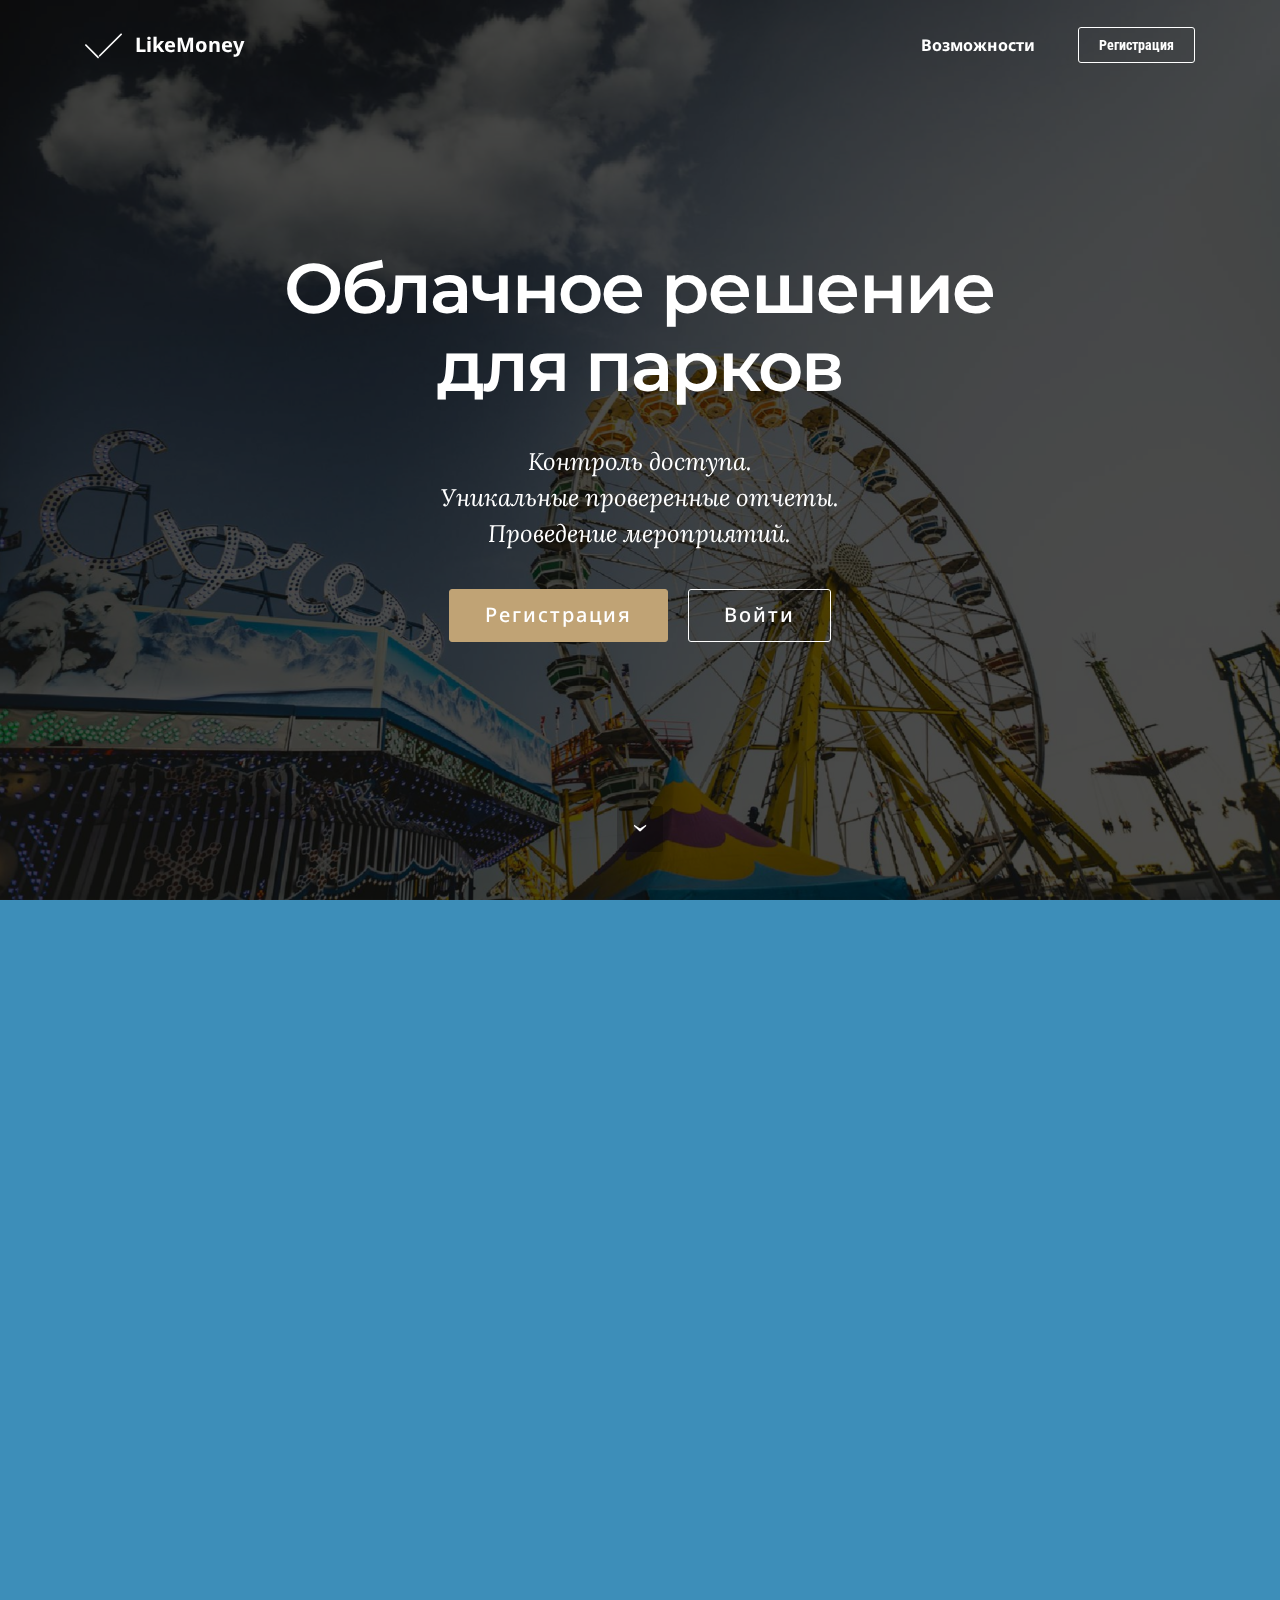
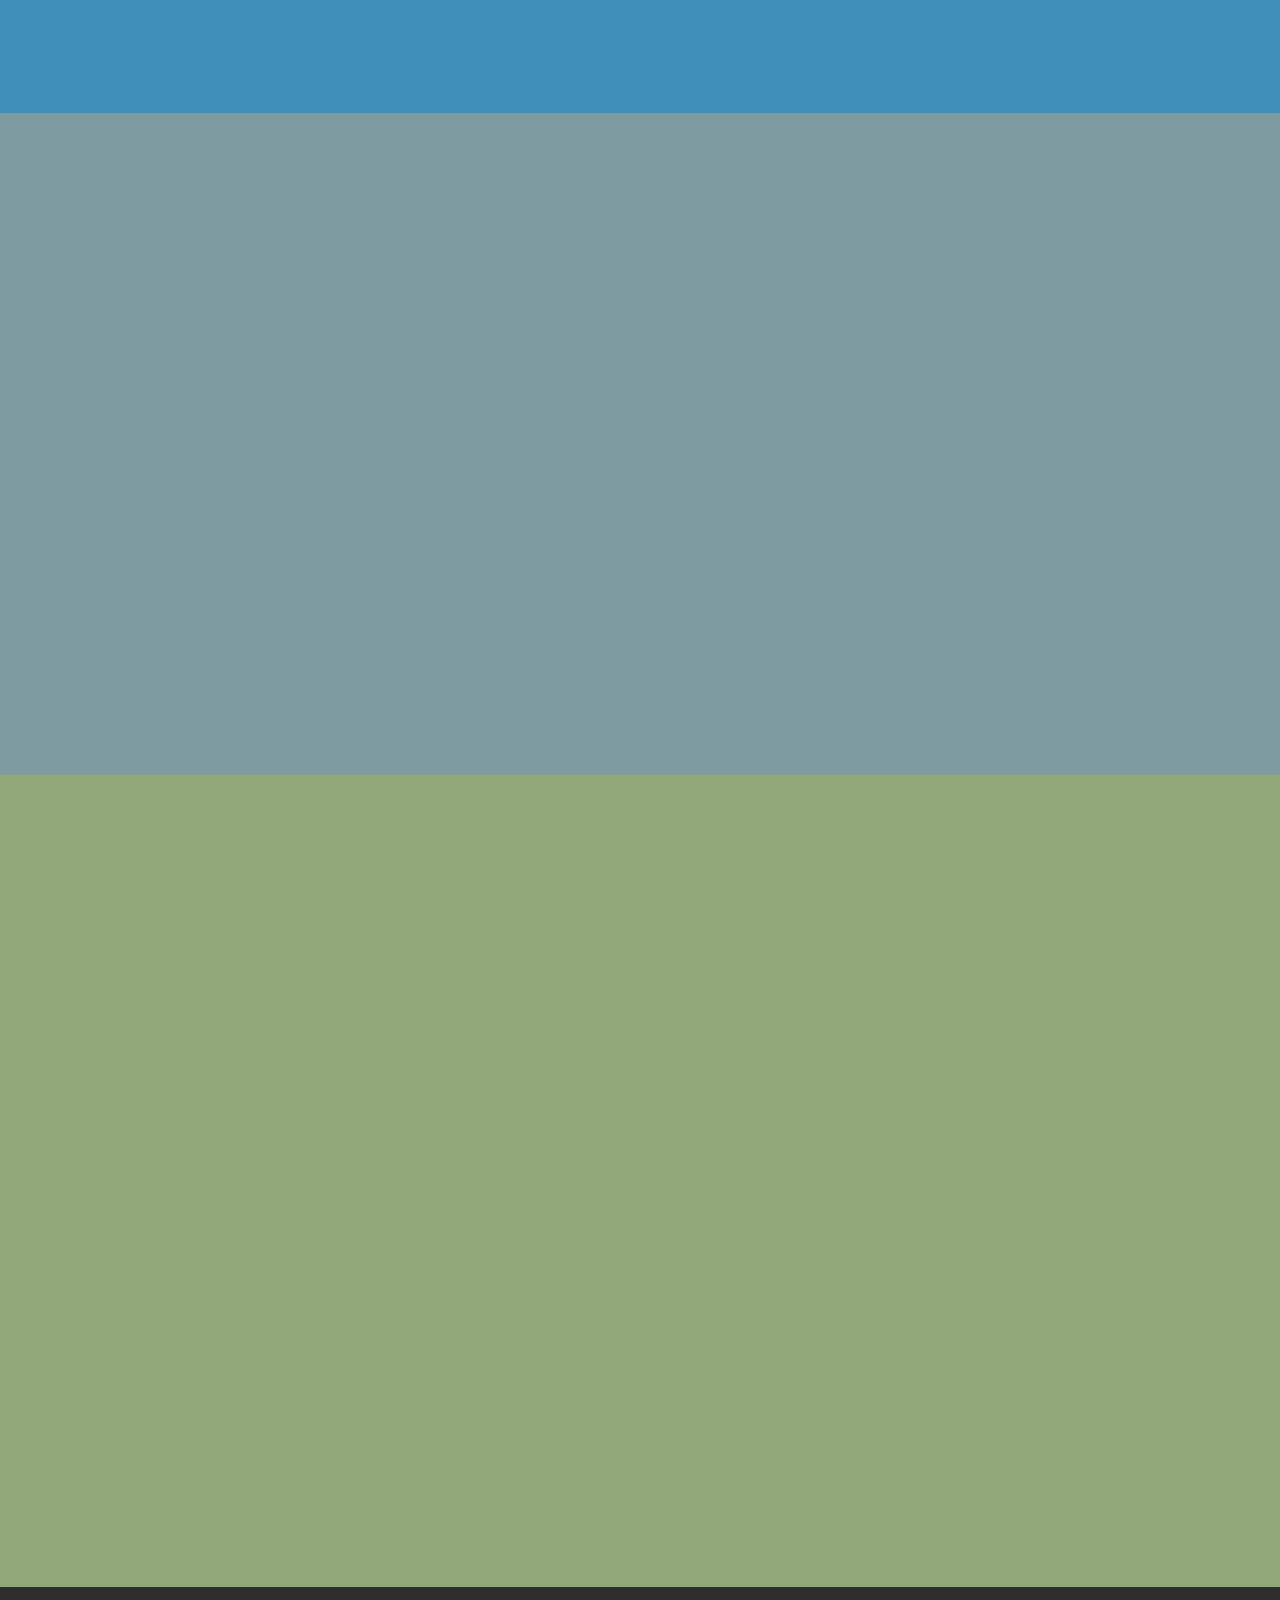
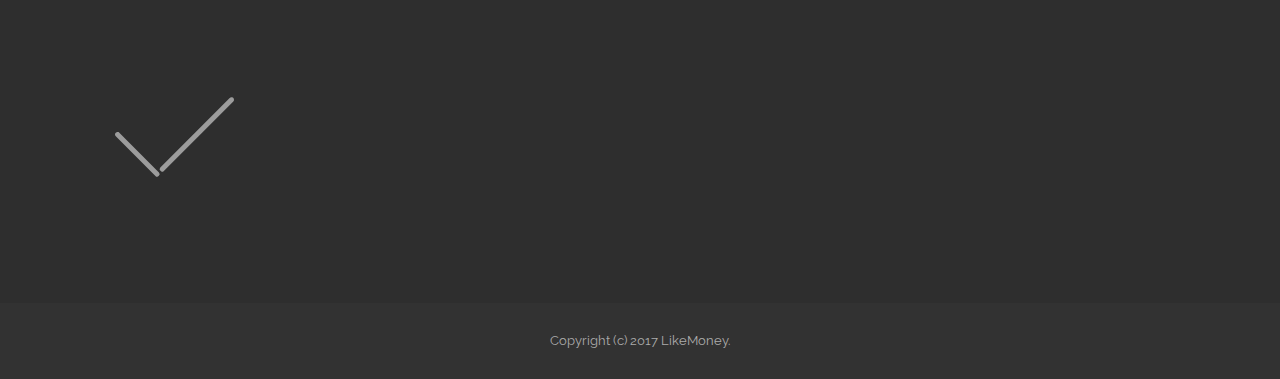
==== commit f6c38e25: "create github pages" ====
--- a/index.html
+++ b/index.html
@@ -14,7 +14,6 @@
   <link rel="stylesheet" href="https://fonts.googleapis.com/css?family=Raleway:100,100i,200,200i,300,300i,400,400i,500,500i,600,600i,700,700i,800,800i,900,900i">
   <link rel="stylesheet" href="assets/bootstrap-material-design-font/css/material.css">
   <link rel="stylesheet" href="assets/web/assets/mobirise-icons/mobirise-icons.css">
-  <link rel="stylesheet" href="assets/et-line-font-plugin/style.css">
   <link rel="stylesheet" href="assets/tether/tether.min.css">
   <link rel="stylesheet" href="assets/bootstrap/css/bootstrap.min.css">
   <link rel="stylesheet" href="assets/dropdown/css/style.css">
@@ -46,7 +45,7 @@
                         <div class="hamburger-icon"></div>
                     </button>
 
-                    <ul class="nav-dropdown collapse pull-xs-right nav navbar-nav navbar-toggleable-sm" id="exCollapsingNavbar"><li class="nav-item"><a class="nav-link link" href="https://mobirise.com/">Возможности</a></li><li class="nav-item nav-btn"><a class="nav-link btn btn-white btn-white-outline" href="http://app.likemoney.ru/registration">Регистрация</a></li></ul>
+                    <ul class="nav-dropdown collapse pull-xs-right nav navbar-nav navbar-toggleable-sm" id="exCollapsingNavbar"><li class="nav-item"><a class="nav-link link" href="index.html#msg-box7-3">Возможности</a></li><li class="nav-item nav-btn"><a class="nav-link btn btn-white btn-white-outline" href="http://app.likemoney.ru/registration">Регистрация</a></li></ul>
                     <button hidden="" class="navbar-toggler navbar-close" type="button" data-toggle="collapse" data-target="#exCollapsingNavbar">
                         <div class="close-icon"></div>
                     </button>
@@ -59,7 +58,7 @@
 
 </section>
 
-<section class="engine"><a rel="external" href="https://mobirise.com">Mobirise Website Generator</a></section><section class="mbr-section mbr-section-hero mbr-section-full mbr-parallax-background mbr-section-with-arrow" id="header1-1" style="background-image: url(assets/images/mbr-2000x1333.jpg);">
+<section class="engine"><a rel="external" href="https://mobirise.com">Mobirise</a></section><section class="mbr-section mbr-section-hero mbr-section-full mbr-parallax-background mbr-section-with-arrow" id="header1-1" style="background-image: url(assets/images/mbr-2000x1333.jpg);">
 
     <div class="mbr-overlay" style="opacity: 0.7; background-color: rgb(0, 0, 0);"></div>
 
@@ -81,66 +80,106 @@
 
 </section>
 
-<section class="mbr-cards mbr-section mbr-section-nopadding" id="features7-0" style="background-color: rgb(239, 239, 239);">
-
-    
-
-    <div class="mbr-cards-row row">
-        <div class="mbr-cards-col col-xs-12 col-lg-3" style="padding-top: 80px; padding-bottom: 80px;">
-            <div class="container">
-                <div class="card cart-block">
-                    <div class="card-img iconbox"><a href="https://mobirise.com" class="etl-icon icon-phone mbr-iconfont mbr-iconfont-features7" style="color: rgb(255, 255, 255);"></a></div>
-                    <div class="card-block">
-                        <h4 class="card-title">Bootstrap 4</h4>
-                        
-                        <p class="card-text">Bootstrap 4 has been noted as one of the most reliable and proven frameworks and Mobirise has been equipped to develop websites using this framework.</p>
-                        
-                    </div>
-                </div>
-            </div>
-        </div>
-        <div class="mbr-cards-col col-xs-12 col-lg-3" style="padding-top: 80px; padding-bottom: 80px;">
-            <div class="container">
-                <div class="card cart-block">
-                    <div class="card-img iconbox"><a href="https://mobirise.com" class="etl-icon icon-edit mbr-iconfont mbr-iconfont-features7" style="color: rgb(255, 255, 255);"></a></div>
-                    <div class="card-block">
-                        <h4 class="card-title">Responsive</h4>
-                        
-                        <p class="card-text">One of Bootstrap 4's big points is responsiveness and Mobirise makes effective use of this by generating highly responsive website for you.</p>
-                        
-                    </div>
-                </div>
-          </div>
-        </div>
-        <div class="mbr-cards-col col-xs-12 col-lg-3" style="padding-top: 80px; padding-bottom: 80px;">
-            <div class="container">
-                <div class="card cart-block">
-                    <div class="card-img iconbox"><a href="https://mobirise.com" class="etl-icon icon-briefcase mbr-iconfont mbr-iconfont-features7" style="color: rgb(255, 255, 255);"></a></div>
-                    <div class="card-block">
-                        <h4 class="card-title">Web Fonts</h4>
-                        
-                        <p class="card-text">Google has a highly exhaustive list of fonts compiled into its web font platform and Mobirise makes it easy for you to use them on your website easily and freely.</p>
-                        
-                    </div>
-                </div>
-            </div>
-        </div>
-        <div class="mbr-cards-col col-xs-12 col-lg-3" style="padding-top: 80px; padding-bottom: 80px;">
-            <div class="container">
-                <div class="card cart-block">
-                    <div class="card-img iconbox"><a href="https://mobirise.com" class="etl-icon icon-linegraph mbr-iconfont mbr-iconfont-features7" style="color: rgb(255, 255, 255);"></a></div>
-                    <div class="card-block">
-                        <h4 class="card-title">Unlimited Sites</h4>
-                        
-                        <p class="card-text">Mobirise gives you the freedom to develop as many websites as you like given the fact that it is a desktop app.</p>
-                        
-                    </div>
-                </div>
-            </div>
-        </div>
-        
-        
-    </div>
+<section class="mbr-section" id="msg-box7-3" style="background-color: rgb(61, 142, 185); padding-top: 240px; padding-bottom: 240px;">
+
+    
+    <div class="container">
+        <div class="row">
+            <div class="mbr-table-md-up">
+
+              
+
+              <div class="mbr-table-cell col-md-5 text-xs-center text-md-right content-size">
+                  <h3 class="mbr-section-title display-2">Смартфон &nbsp; контроллирует доступ&nbsp;</h3>
+                  <div class="lead">
+
+                    <p>Конттроллер проверяет доступ к аттарциону, <br>прикладывая карты клиентов к смартфону.</p>
+
+                  </div>
+
+                  
+              </div>
+
+
+              
+
+
+              <div class="mbr-table-cell mbr-left-padding-md-up mbr-valign-top col-md-7 image-size" style="width: 50%;">
+                  <div class="mbr-figure"><img src="assets/images/mbr-1400x933.jpg"></div>
+              </div>
+
+            </div>
+        </div>
+    </div>
+
+</section>
+
+<section class="mbr-section" id="msg-box6-4" style="background-color: rgb(126, 155, 159); padding-top: 120px; padding-bottom: 240px;">
+
+    
+    <div class="container">
+        <div class="row">
+            <div class="mbr-table-md-up">
+
+              <div class="mbr-table-cell mbr-right-padding-md-up mbr-valign-top col-md-7 image-size" style="width: 45%;">
+                  <div class="mbr-figure"><img src="assets/images/desert.jpg"></div>
+              </div>
+
+              
+
+
+              <div class="mbr-table-cell col-md-5 text-xs-center text-md-left content-size">
+                  <h3 class="mbr-section-title display-2">Уникальный конттроль доступа для веревочных парков</h3>
+                  <div class="lead">
+
+                    <p>This is an intro with beautiful background video and image on the left side.</p>
+
+                  </div>
+
+                  
+              </div>
+
+
+              
+
+            </div>
+        </div>
+    </div>
+
+</section>
+
+<section class="mbr-section" id="msg-box7-5" style="background-color: rgb(144, 168, 120); padding-top: 240px; padding-bottom: 240px;">
+
+    
+    <div class="container">
+        <div class="row">
+            <div class="mbr-table-md-up">
+
+              
+
+              <div class="mbr-table-cell col-md-5 text-xs-center text-md-right content-size">
+                  <h3 class="mbr-section-title display-2">Отчеты разработанные экспертами рынка</h3>
+                  <div class="lead">
+
+                    <p>Продуманные отчеты помогут Вам увидеть <br>возможности для развития</p>
+
+                  </div>
+
+                  
+              </div>
+
+
+              
+
+
+              <div class="mbr-table-cell mbr-left-padding-md-up mbr-valign-top col-md-7 image-size" style="width: 50%;">
+                  <div class="mbr-figure"><img src="assets/images/mbr-1400x929.jpg"></div>
+              </div>
+
+            </div>
+        </div>
+    </div>
+
 </section>
 
 <section class="mbr-section mbr-section-md-padding mbr-footer footer1" id="contacts1-1" style="background-color: rgb(46, 46, 46); padding-top: 90px; padding-bottom: 90px;">
--- a/assets/mobirise/css/mbr-additional.css
+++ b/assets/mobirise/css/mbr-additional.css
@@ -495,10 +495,18 @@
   font-family: 'Droid Sans', sans-serif;
   font-size: 20px;
 }
-#features7-0 .card-subtitle {
-  color: #bcbcbc;
-}
-#features7-0 .iconbox {
-  background-color: #c0a375;
-  border-color: #c0a375;
-}
+#msg-box7-3 .mbr-section-title,
+#msg-box7-3 .lead p {
+  color: #fff;
+}
+#msg-box7-3 H3 {
+  text-align: right;
+}
+#msg-box6-4 .mbr-section-title,
+#msg-box6-4 .lead p {
+  color: #fff;
+}
+#msg-box7-5 .mbr-section-title,
+#msg-box7-5 .lead p {
+  color: #fff;
+}
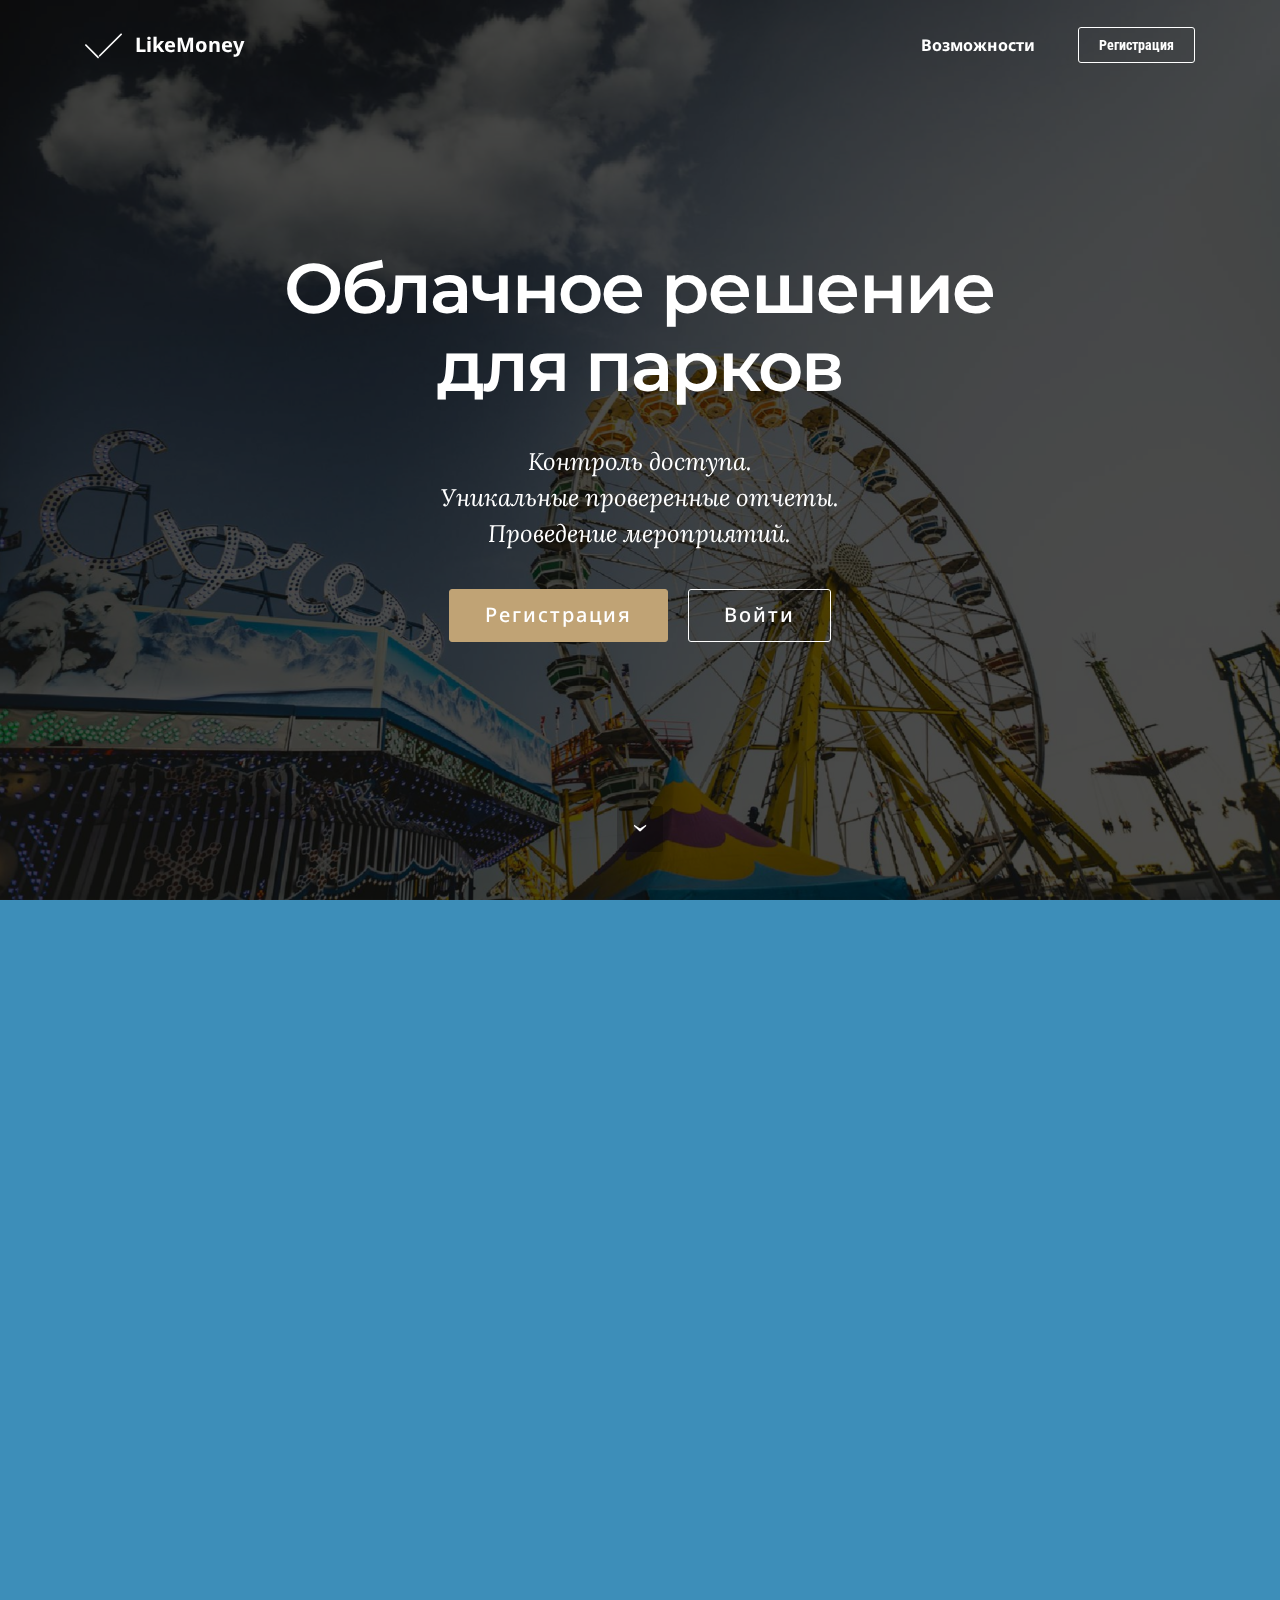
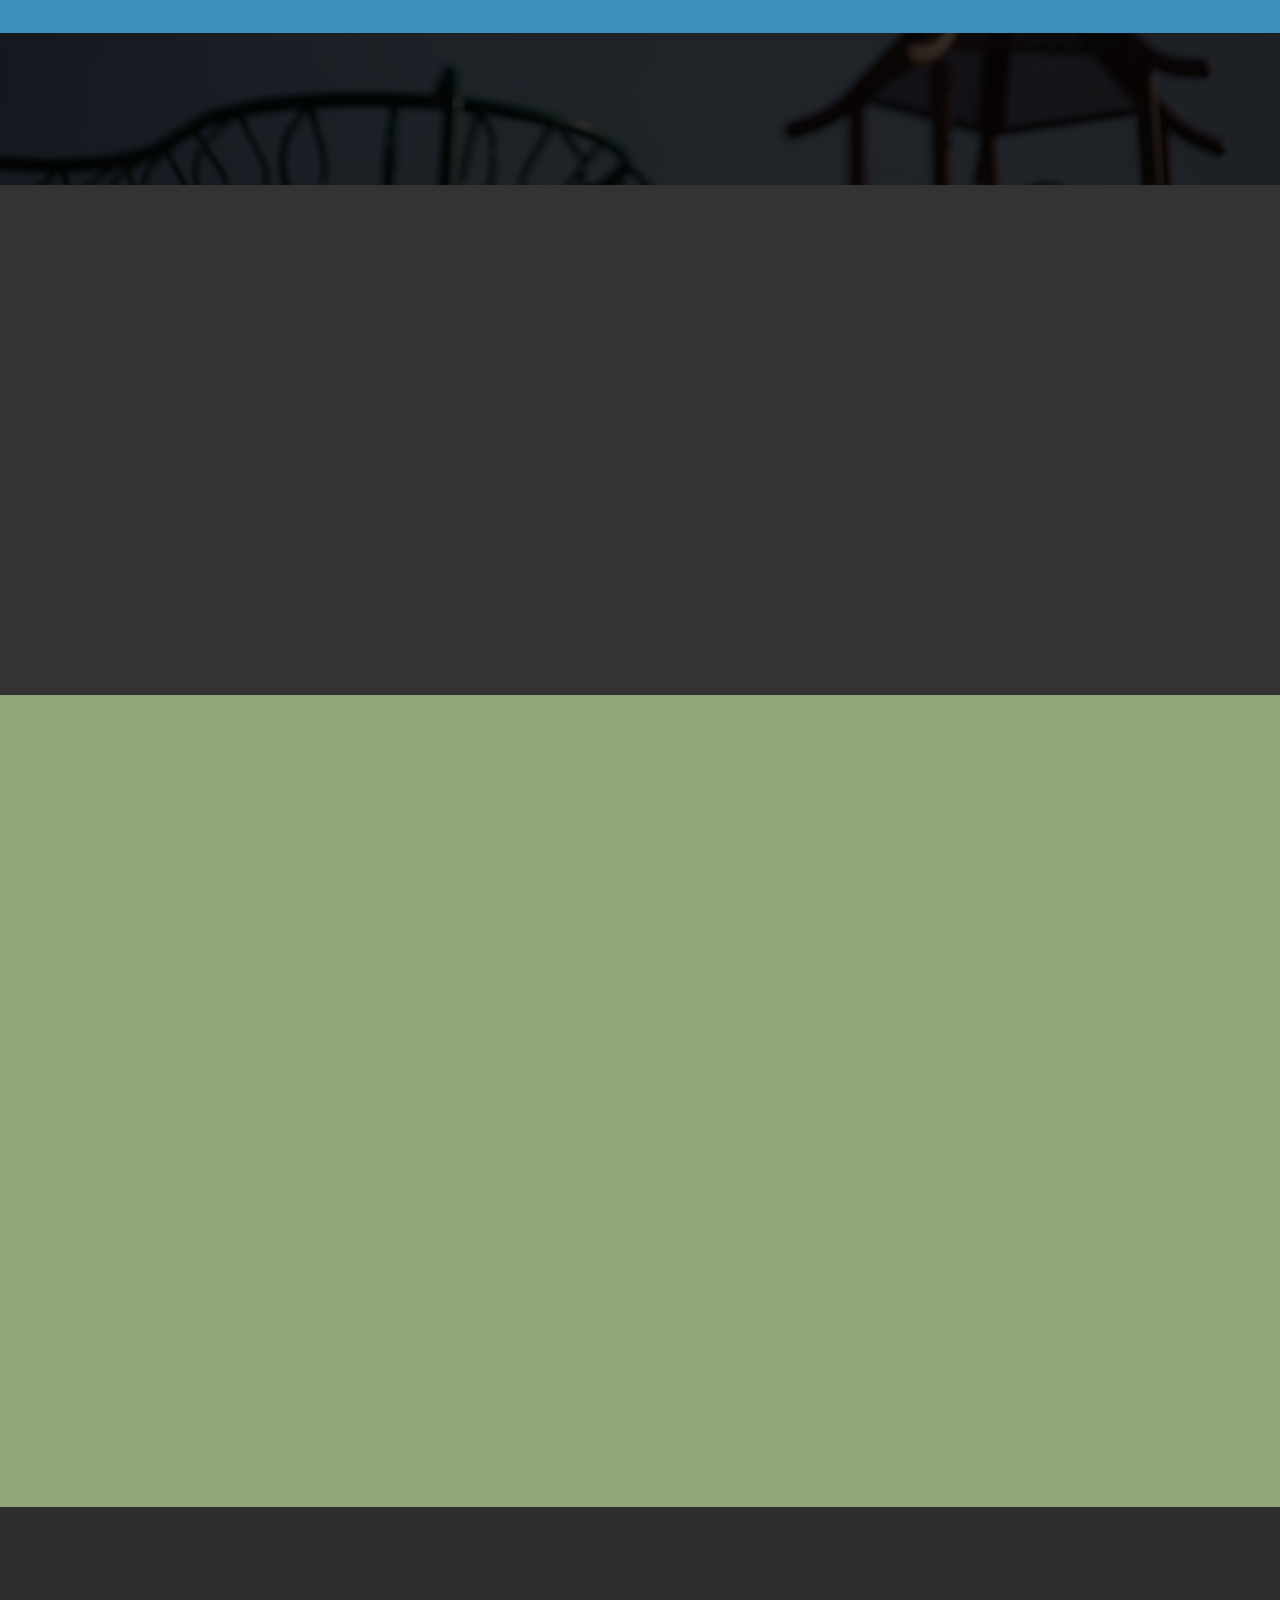
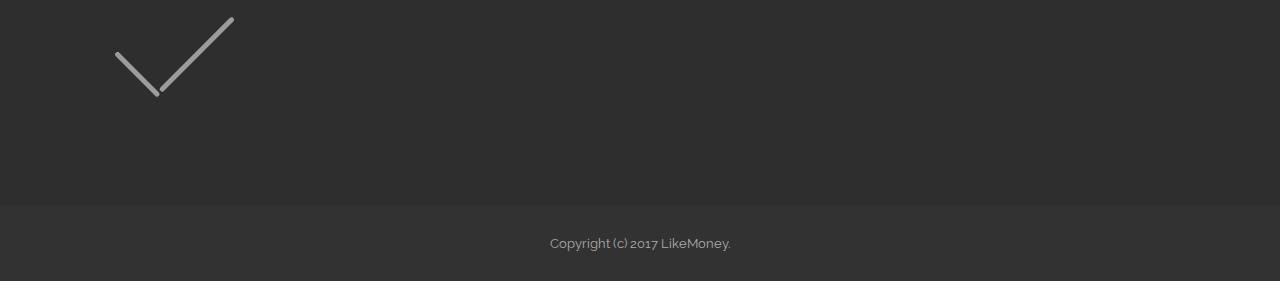
==== commit 0d7b096b: "create github pages" ====
--- a/index.html
+++ b/index.html
@@ -58,7 +58,7 @@
 
 </section>
 
-<section class="engine"><a rel="external" href="https://mobirise.com">Mobirise</a></section><section class="mbr-section mbr-section-hero mbr-section-full mbr-parallax-background mbr-section-with-arrow" id="header1-1" style="background-image: url(assets/images/mbr-2000x1333.jpg);">
+<section class="engine"><a rel="external" href="https://mobirise.com">mobirise.com</a></section><section class="mbr-section mbr-section-hero mbr-section-full mbr-parallax-background mbr-section-with-arrow" id="header1-1" style="background-image: url(assets/images/mbr-2000x1333.jpg);">
 
     <div class="mbr-overlay" style="opacity: 0.7; background-color: rgb(0, 0, 0);"></div>
 
@@ -70,7 +70,7 @@
 
                     <h1 class="mbr-section-title display-1">Облачное решение <br>для парков</h1>
                     <p class="mbr-section-lead lead"><br>Контроль доступа.<br>Уникальные проверенные отчеты.<br>Проведение мероприятий.</p>
-                    <div class="mbr-section-btn"><a class="btn btn-lg btn-primary" href="https://mobirise.com">Регистрация</a> <a class="btn btn-lg btn-white btn-white-outline" href="https://mobirise.com">Войти</a></div>
+                    <div class="mbr-section-btn"><a class="btn btn-lg btn-primary" href="http://app.likemoney.ru/registration">Регистрация</a> <a class="btn btn-lg btn-white btn-white-outline" href="http://app.likemoney.ru">Войти</a></div>
                 </div>
             </div>
         </div>
@@ -80,7 +80,7 @@
 
 </section>
 
-<section class="mbr-section" id="msg-box7-3" style="background-color: rgb(61, 142, 185); padding-top: 240px; padding-bottom: 240px;">
+<section class="mbr-section" id="msg-box7-3" style="background-color: rgb(61, 142, 185); padding-top: 160px; padding-bottom: 240px;">
 
     
     <div class="container">
@@ -114,9 +114,10 @@
 
 </section>
 
-<section class="mbr-section" id="msg-box6-4" style="background-color: rgb(126, 155, 159); padding-top: 120px; padding-bottom: 240px;">
-
-    
+<section class="mbr-section mbr-parallax-background" id="msg-box6-4" style="background-image: url(assets/images/mbr-1-2000x1333.jpg); padding-top: 120px; padding-bottom: 240px;">
+
+    <div class="mbr-overlay" style="opacity: 0.8; background-color: rgb(0, 0, 0);">
+    </div>
     <div class="container">
         <div class="row">
             <div class="mbr-table-md-up">
@@ -130,11 +131,7 @@
 
               <div class="mbr-table-cell col-md-5 text-xs-center text-md-left content-size">
                   <h3 class="mbr-section-title display-2">Уникальный конттроль доступа для веревочных парков</h3>
-                  <div class="lead">
-
-                    <p>This is an intro with beautiful background video and image on the left side.</p>
-
-                  </div>
+                  
 
                   
               </div>
@@ -193,7 +190,7 @@
                 <p><strong>Адрес</strong><br>117810, г. Москва,  Профсоюзная  ул., д. 84/32, стр. 1.<br></p>
             </div>
             <div class="mbr-footer-content col-xs-12 col-md-3">
-                <p><font color="#7c7c7c" face="Montserrat, sans-serif" size="3"><span style="letter-spacing: -1px; line-height: 20px;"><strong>Контакты</strong></span></font><br><br>
+                <p><font color="#7c7c7c" face="Montserrat, sans-serif" size="3"><span style="letter-spacing: -1px; line-height: 20px;"><strong>Контакты</strong></span></font><br>
 Email: support@likemoney.ru<br>
 Телефон: +7 (950) 801 97 90<br><br></p>
             </div>
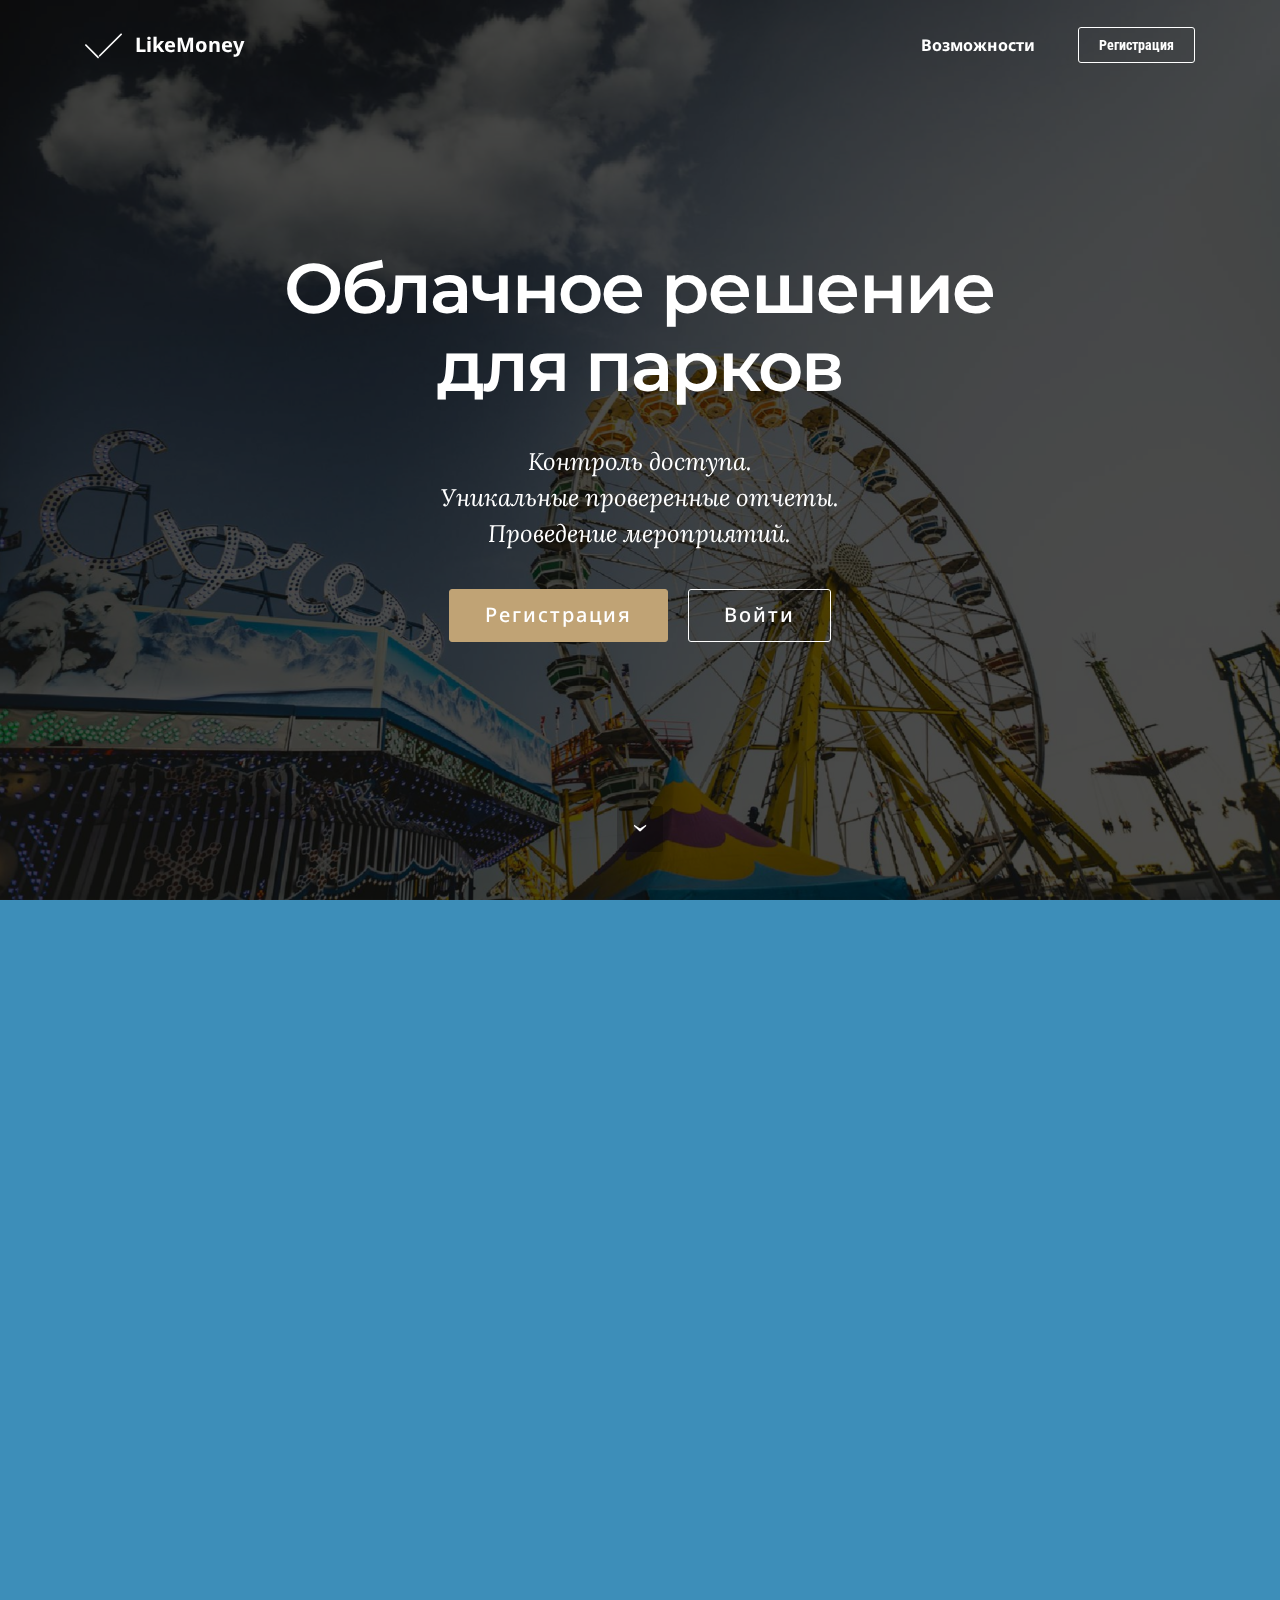
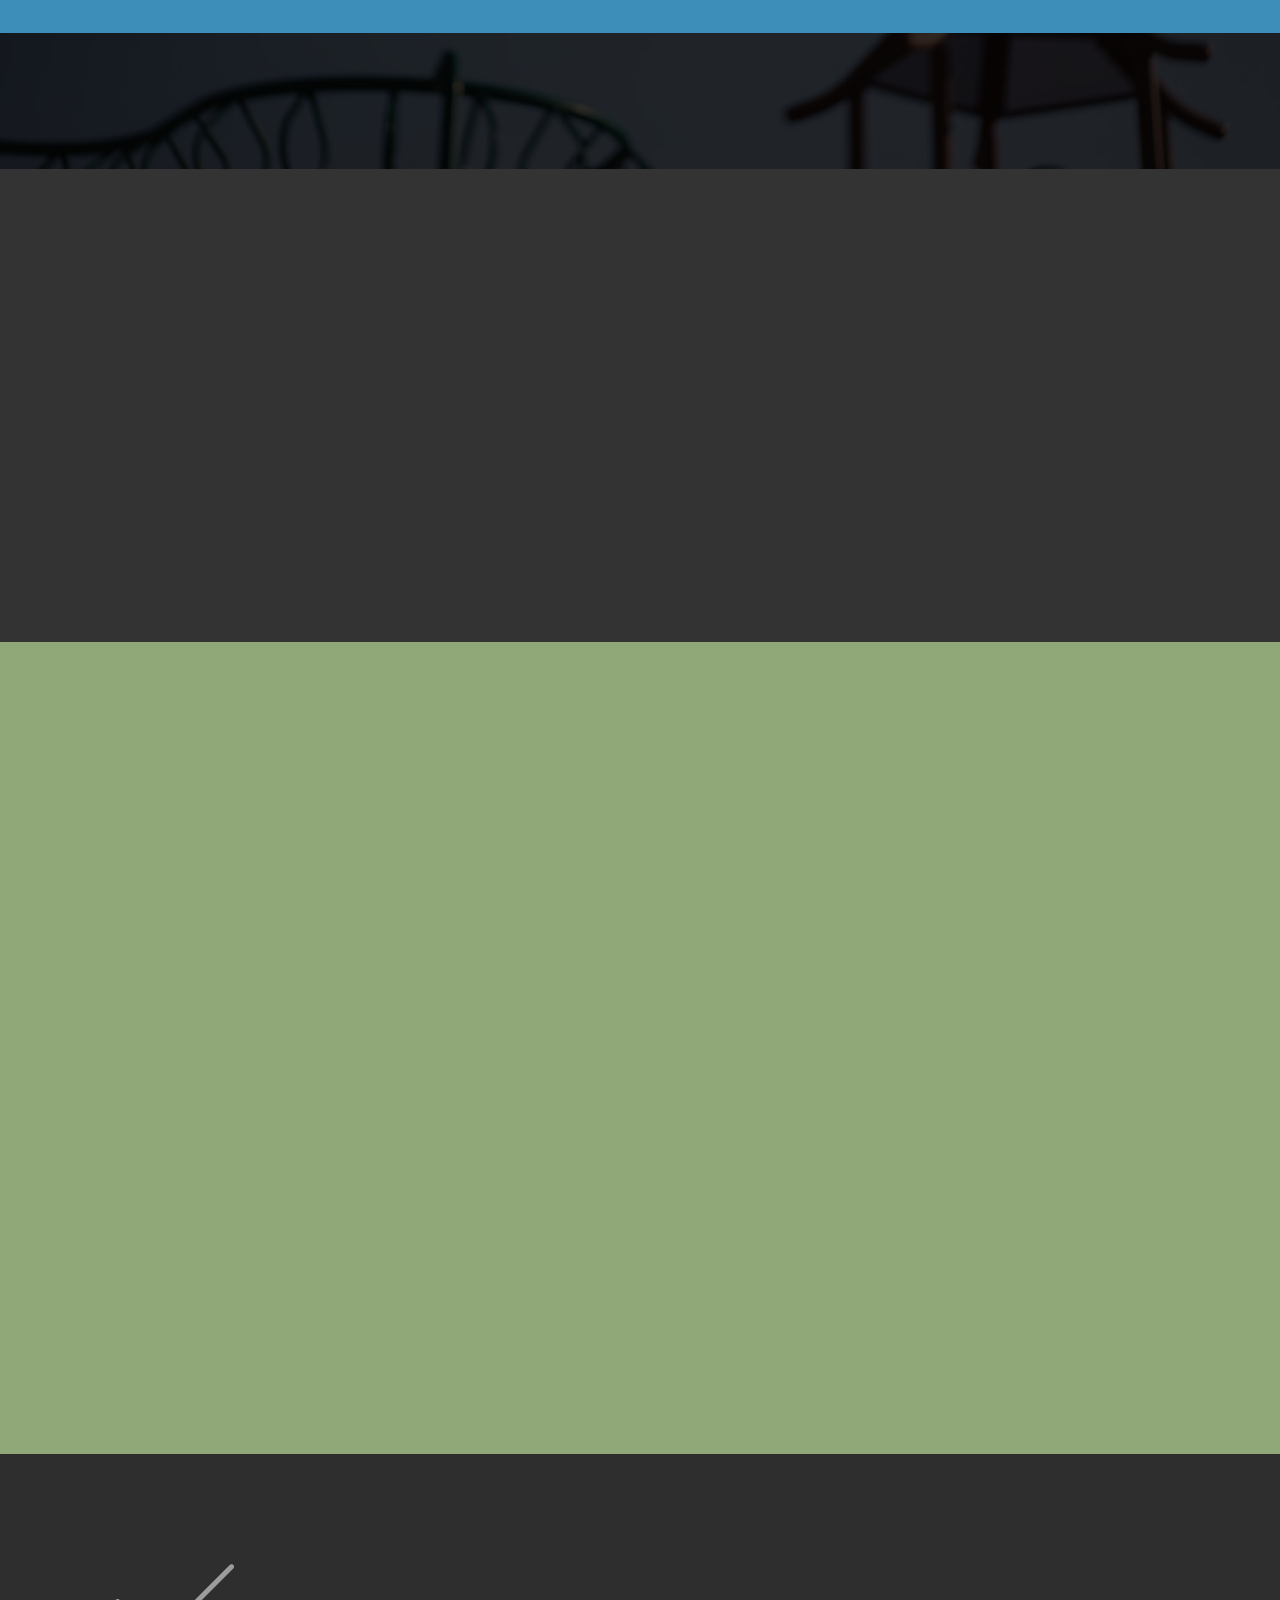
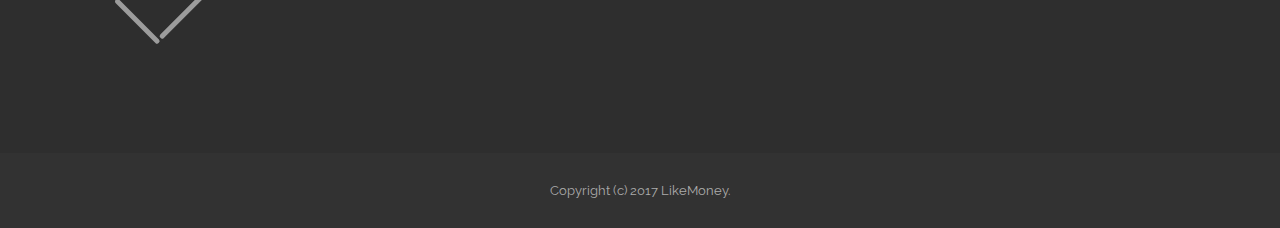
==== commit fa8809f3: "create github pages" ====
--- a/index.html
+++ b/index.html
@@ -58,7 +58,7 @@
 
 </section>
 
-<section class="engine"><a rel="external" href="https://mobirise.com">mobirise.com</a></section><section class="mbr-section mbr-section-hero mbr-section-full mbr-parallax-background mbr-section-with-arrow" id="header1-1" style="background-image: url(assets/images/mbr-2000x1333.jpg);">
+<section class="engine"><a rel="external" href="https://mobirise.com">Website Builder</a></section><section class="mbr-section mbr-section-hero mbr-section-full mbr-parallax-background mbr-section-with-arrow" id="header1-1" style="background-image: url(assets/images/mbr-2000x1333.jpg);">
 
     <div class="mbr-overlay" style="opacity: 0.7; background-color: rgb(0, 0, 0);"></div>
 
@@ -123,7 +123,7 @@
             <div class="mbr-table-md-up">
 
               <div class="mbr-table-cell mbr-right-padding-md-up mbr-valign-top col-md-7 image-size" style="width: 45%;">
-                  <div class="mbr-figure"><img src="assets/images/desert.jpg"></div>
+                  <div class="mbr-figure"><img src="assets/images/-viber-1400x787.jpg"></div>
               </div>
 
               
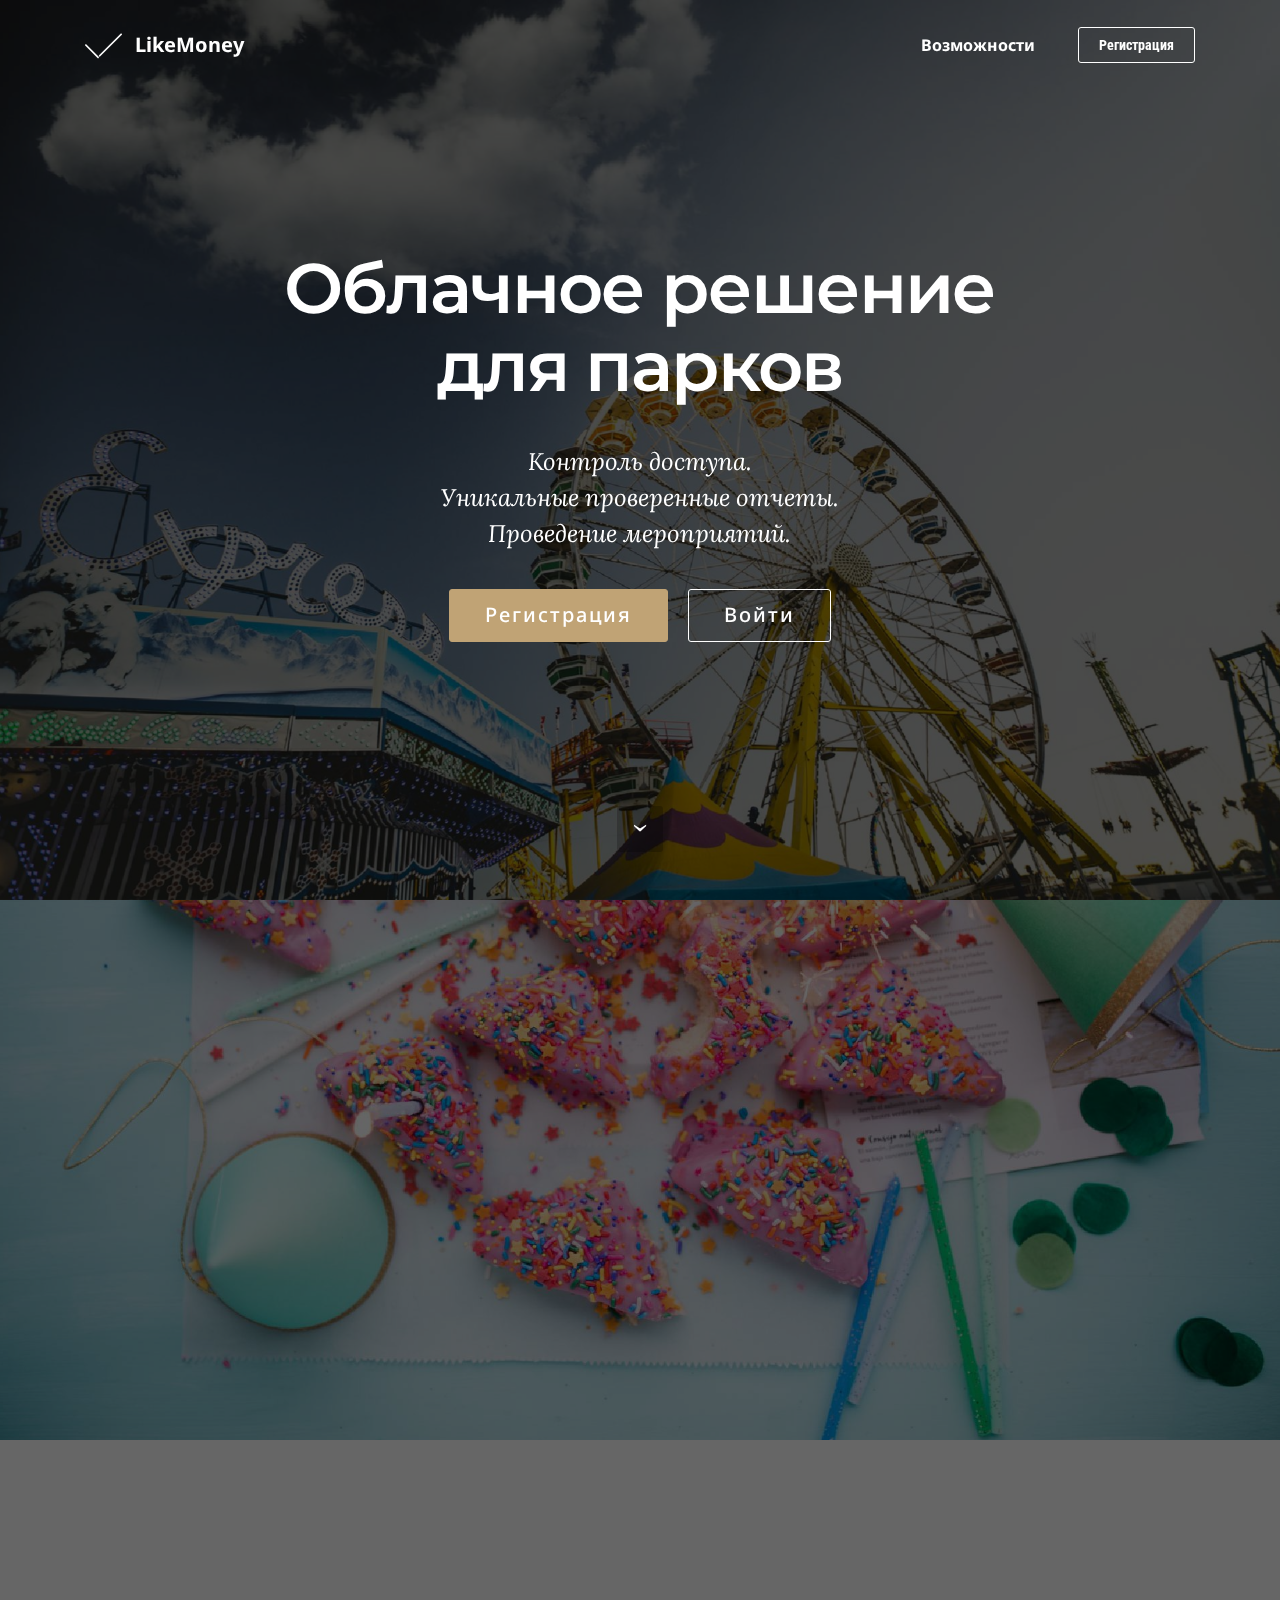
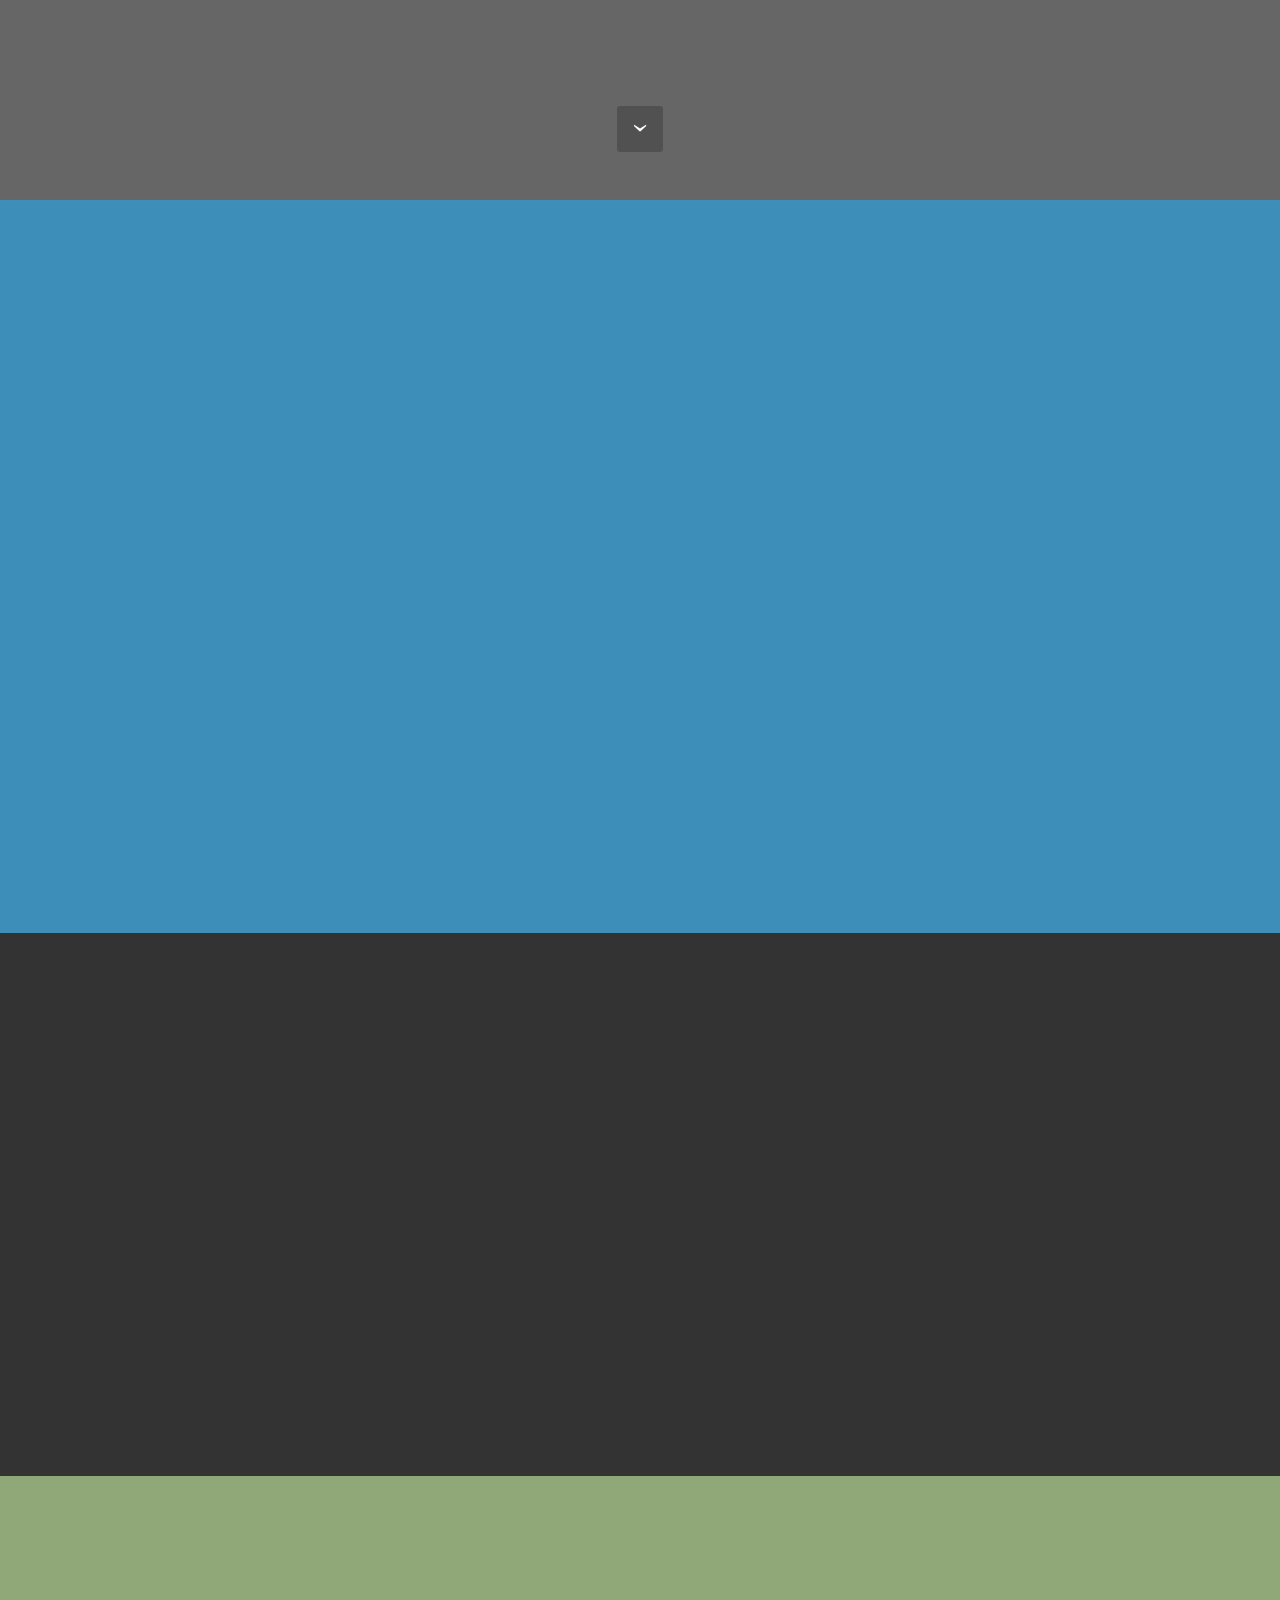
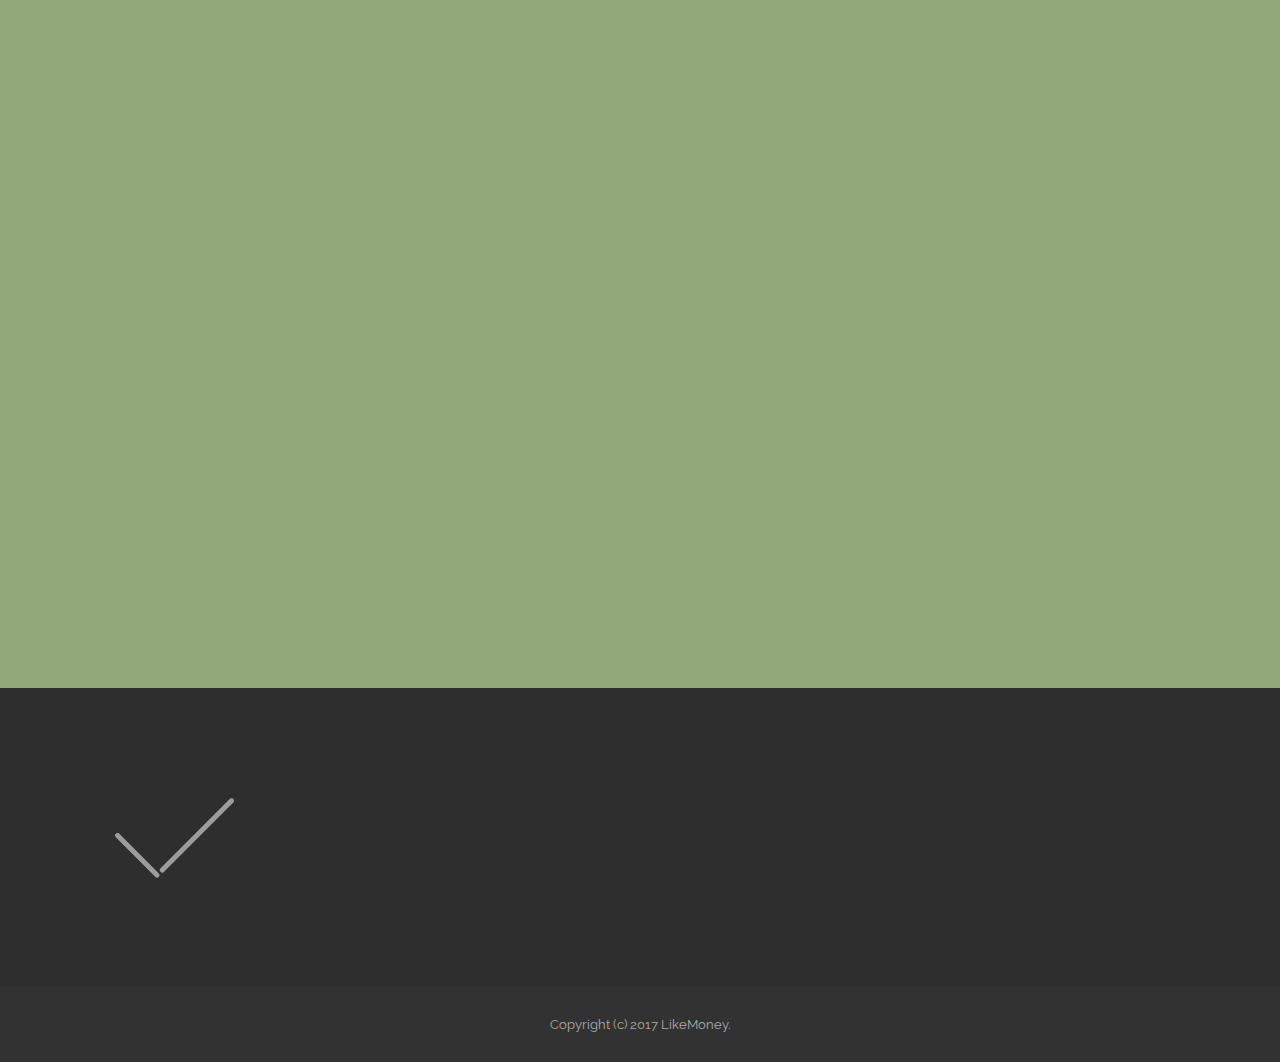
==== commit b1e5fa06: "create github pages" ====
--- a/index.html
+++ b/index.html
@@ -58,7 +58,7 @@
 
 </section>
 
-<section class="engine"><a rel="external" href="https://mobirise.com">Website Builder</a></section><section class="mbr-section mbr-section-hero mbr-section-full mbr-parallax-background mbr-section-with-arrow" id="header1-1" style="background-image: url(assets/images/mbr-2000x1333.jpg);">
+<section class="engine"><a rel="external" href="https://mobirise.com">Web Creator</a></section><section class="mbr-section mbr-section-hero mbr-section-full mbr-parallax-background mbr-section-with-arrow mbr-after-navbar" id="header1-1" style="background-image: url(assets/images/mbr-2000x1333.jpg);">
 
     <div class="mbr-overlay" style="opacity: 0.7; background-color: rgb(0, 0, 0);"></div>
 
@@ -80,6 +80,28 @@
 
 </section>
 
+<section class="mbr-section mbr-section-hero mbr-section-full mbr-parallax-background mbr-section-with-arrow" id="header5-9" style="background-image: url(assets/images/mbr-4-2000x1333.jpg);">
+
+    <div class="mbr-overlay" style="opacity: 0.6; background-color: rgb(0, 0, 0);"></div>
+
+    <div class="mbr-table-cell">
+
+        <div class="container">
+            <div class="row">
+                <div class="mbr-section col-md-10">
+
+                    <h1 class="mbr-section-title display-1">Проводи дни рождения <br>без проблем</h1>
+                    <p class="mbr-section-lead lead">Поможем учесть все важные моменты<br>Провести мероприятие не забыв ничего</p>
+                    <div class="mbr-section-btn"><a class="btn btn-lg btn-primary" href="dr.html">Узнать больше</a> </div>
+                </div>
+            </div>
+        </div>
+    </div>
+
+    <div class="mbr-arrow mbr-arrow-floating" aria-hidden="true"><a href="#msg-box7-3"><i class="mbr-arrow-icon"></i></a></div>
+
+</section>
+
 <section class="mbr-section" id="msg-box7-3" style="background-color: rgb(61, 142, 185); padding-top: 160px; padding-bottom: 240px;">
 
     
@@ -93,7 +115,7 @@
                   <h3 class="mbr-section-title display-2">Смартфон &nbsp; контроллирует доступ&nbsp;</h3>
                   <div class="lead">
 
-                    <p>Конттроллер проверяет доступ к аттарциону, <br>прикладывая карты клиентов к смартфону.</p>
+                    <p>Контроллер проверяет доступ к аттарциону, <br>прикладывая карты клиентов к смартфону.</p>
 
                   </div>
 
@@ -123,14 +145,14 @@
             <div class="mbr-table-md-up">
 
               <div class="mbr-table-cell mbr-right-padding-md-up mbr-valign-top col-md-7 image-size" style="width: 45%;">
-                  <div class="mbr-figure"><img src="assets/images/-viber-1400x787.jpg"></div>
+                  <div class="mbr-figure"><img src="assets/images/2625126778-1400x1120.jpg"></div>
               </div>
 
               
 
 
               <div class="mbr-table-cell col-md-5 text-xs-center text-md-left content-size">
-                  <h3 class="mbr-section-title display-2">Уникальный конттроль доступа для веревочных парков</h3>
+                  <h3 class="mbr-section-title display-2">Уникальный контроль доступа для веревочных парков</h3>
                   
 
                   
@@ -191,8 +213,8 @@
             </div>
             <div class="mbr-footer-content col-xs-12 col-md-3">
                 <p><font color="#7c7c7c" face="Montserrat, sans-serif" size="3"><span style="letter-spacing: -1px; line-height: 20px;"><strong>Контакты</strong></span></font><br>
-Email: support@likemoney.ru<br>
-Телефон: +7 (950) 801 97 90<br><br></p>
+Email: boss@likemoney.ru<br>
+Телефон: +7 (904) 218 0106<br><br></p>
             </div>
             <div class="mbr-footer-content col-xs-12 col-md-3">
                 <p></p>
--- a/assets/mobirise/css/mbr-additional.css
+++ b/assets/mobirise/css/mbr-additional.css
@@ -495,6 +495,12 @@
   font-family: 'Droid Sans', sans-serif;
   font-size: 20px;
 }
+#header5-9 .mbr-section-title {
+  color: #efefef;
+}
+#header5-9 .mbr-section-lead {
+  color: #efefef;
+}
 #msg-box7-3 .mbr-section-title,
 #msg-box7-3 .lead p {
   color: #fff;
@@ -510,3 +516,109 @@
 #msg-box7-5 .lead p {
   color: #fff;
 }
+
+
+
+#menu-a .hide-buttons .nav-btn {
+  display: none !important;
+}
+#menu-a .navbar-caption {
+  color: #ffffff;
+  font-family: 'Droid Sans', sans-serif;
+  font-size: 20px;
+}
+#menu-a .navbar-toggler {
+  color: #ffffff;
+}
+#menu-a .link,
+#menu-a .dropdown-item {
+  color: #ffffff;
+  font-family: 'Droid Sans', sans-serif;
+}
+#menu-a .link {
+  font-size: 1rem;
+}
+#menu-a .dropdown-item,
+#menu-a .nav-dropdown-sm .link {
+  font-size: 1.083rem;
+}
+#menu-a .link:hover,
+#menu-a .dropdown-item:hover,
+#menu-a .link:focus,
+#menu-a .dropdown-item:focus {
+  color: #c0a375;
+}
+#menu-a .link[aria-expanded="true"],
+#menu-a .dropdown-menu {
+  background: #0e0e0e;
+}
+#menu-a .nav-dropdown-sm .link:focus,
+#menu-a .nav-dropdown-sm .link:hover,
+#menu-a .nav-dropdown-sm .dropdown-item:focus,
+#menu-a .nav-dropdown-sm .dropdown-item:hover {
+  background: #202020!important;
+}
+#menu-a .navbar,
+#menu-a .nav-dropdown-sm,
+#menu-a .nav-dropdown-sm .link[aria-expanded="true"],
+#menu-a .nav-dropdown-sm .dropdown-menu {
+  background: #282828;
+}
+#menu-a .bg-color.transparent .link {
+  color: #ffffff;
+  transition: none;
+}
+#menu-a .bg-color.transparent.opened .link {
+  transition: color 0.2s ease-in-out;
+}
+#menu-a .bg-color.transparent.opened .link:hover,
+#menu-a .bg-color.transparent.opened .link:focus {
+  color: #c0a375;
+}
+#menu-a .link[aria-expanded="true"],
+#menu-a .dropdown-item[aria-expanded="true"] {
+  color: #c0a375!important;
+}
+#menu-a.mbr-navbar--stuck .mbr-navbar__section {
+  background: #2c2c2c;
+}
+#menu-a .mbr-navbar__hamburger {
+  color: #ffffff;
+}
+#menu-a .close-icon::before,
+#menu-a .close-icon::after {
+  background-color: #ffffff;
+}
+#menu-a .btn {
+  font-family: 'Roboto Condensed', sans-serif;
+  font-size: 14px;
+}
+#msg-box3-m .mbr-section-title,
+#msg-box3-m p {
+  color: #000;
+}
+#features4-j .card-subtitle {
+  color: #bcbcbc;
+}
+#features4-j .iconbox {
+  background-color: #f2f2f2;
+  border-color: #f2f2f2;
+}
+#features4-k .card-subtitle {
+  color: #bcbcbc;
+}
+#features4-k .iconbox {
+  background-color: #f2f2f2;
+  border-color: #f2f2f2;
+}
+#features4-l .card-subtitle {
+  color: #bcbcbc;
+}
+#features4-l .iconbox {
+  background-color: #f2f2f2;
+  border-color: #f2f2f2;
+}
+#msg-box3-n .mbr-section-title,
+#msg-box3-n p {
+  color: #000;
+}
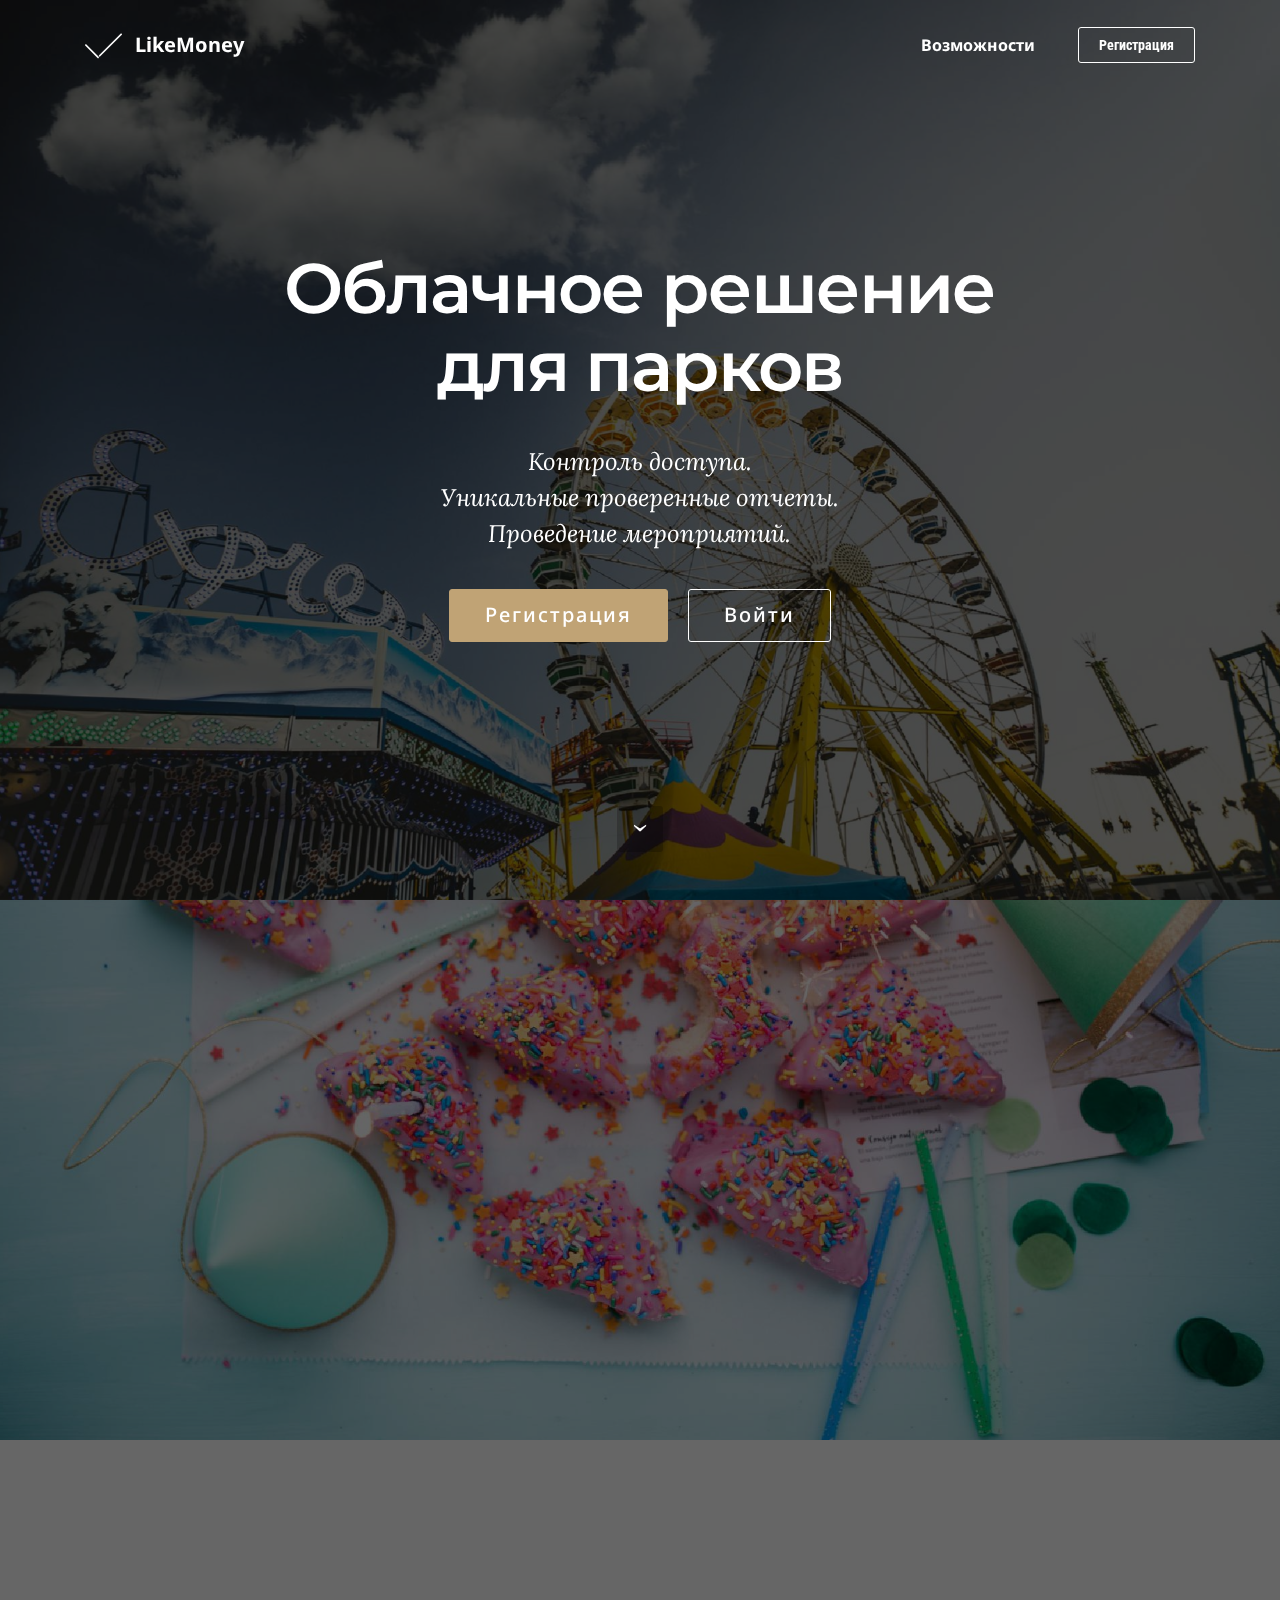
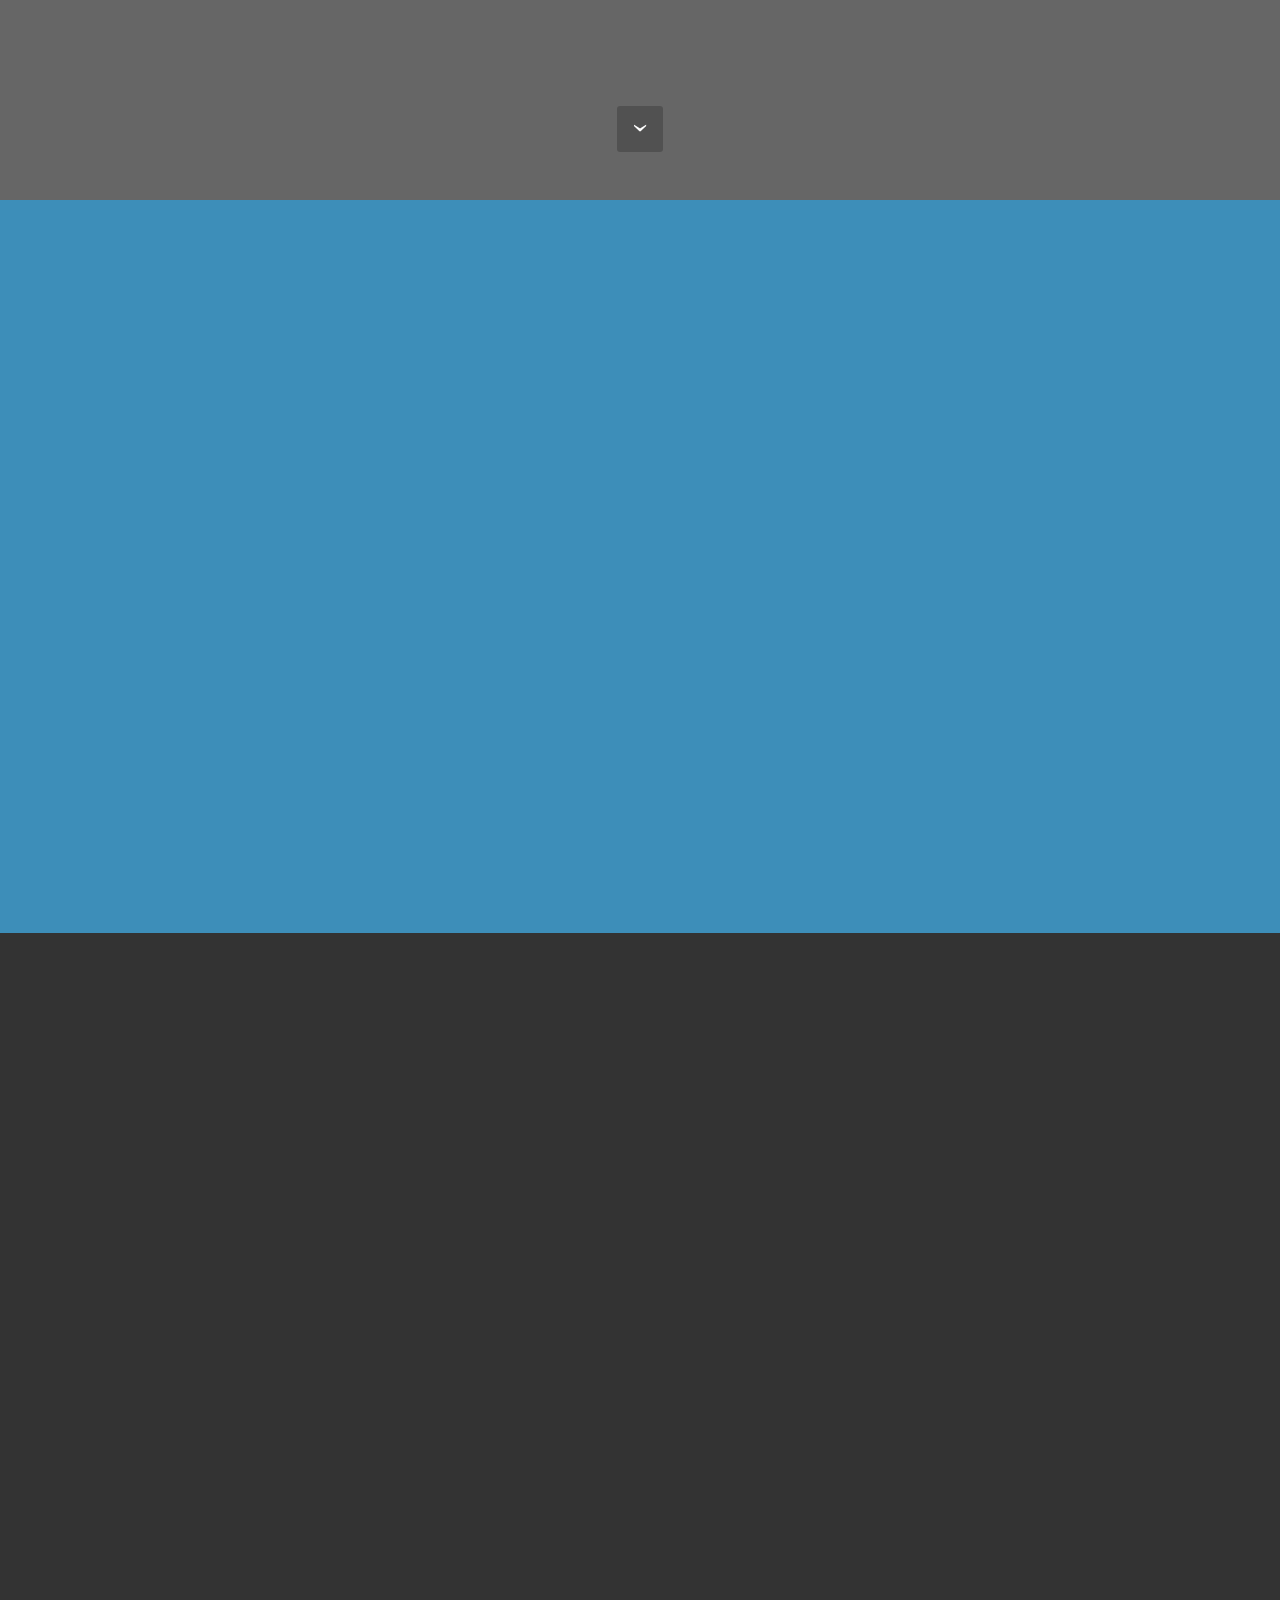
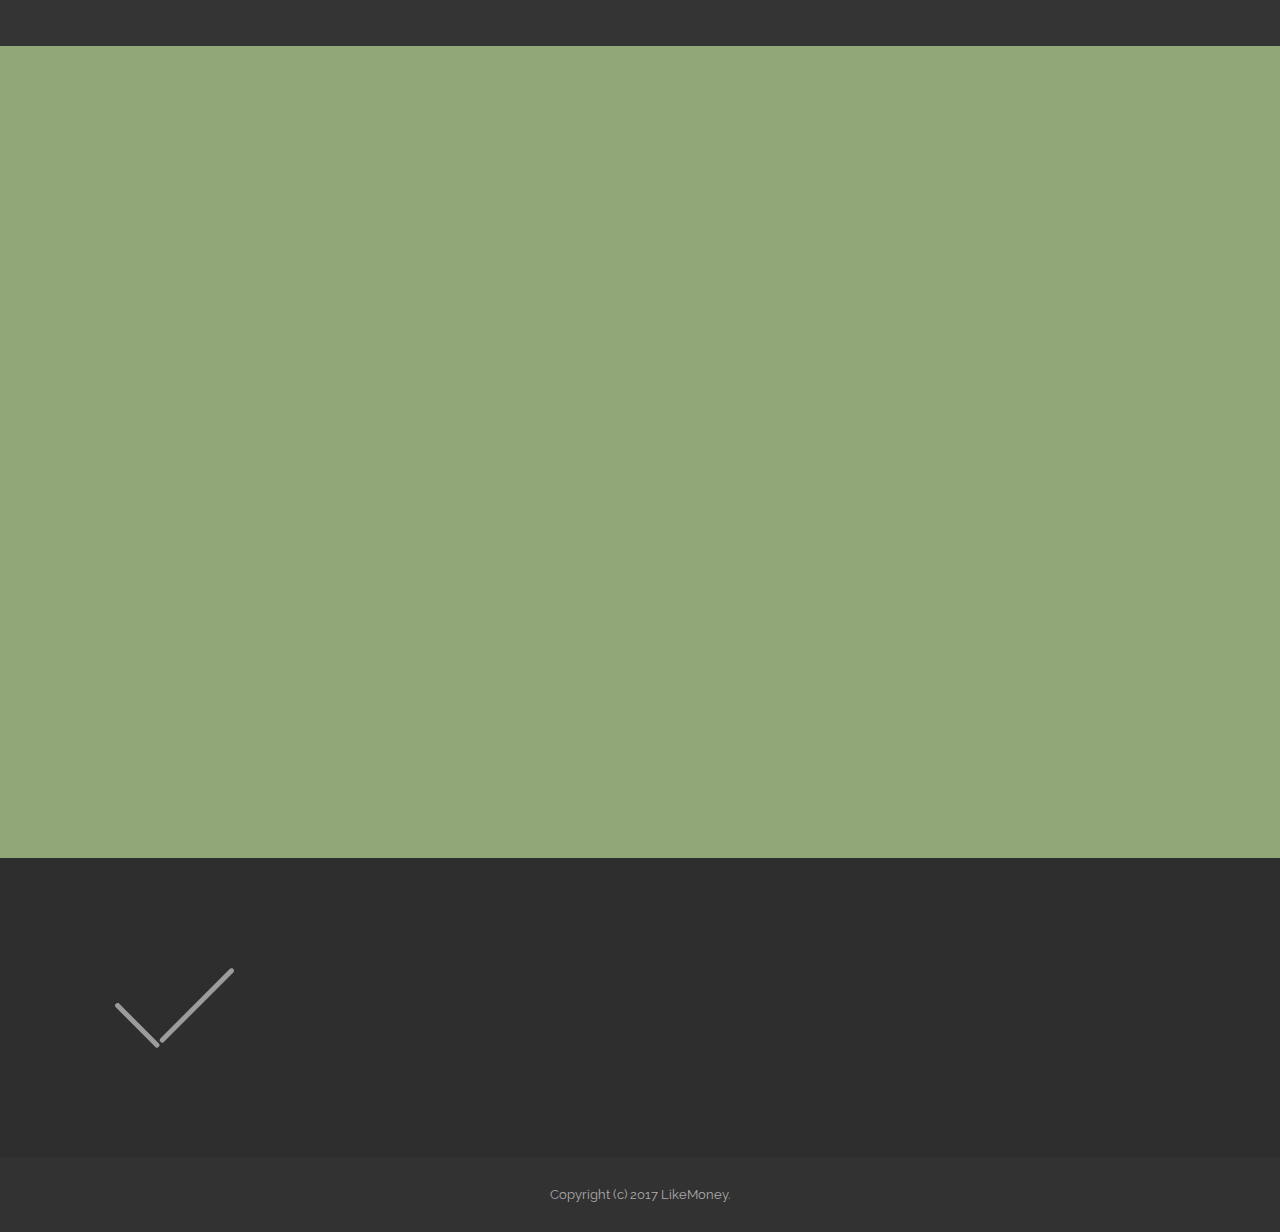
==== commit b5768780: "create github pages" ====
--- a/index.html
+++ b/index.html
@@ -58,7 +58,7 @@
 
 </section>
 
-<section class="engine"><a rel="external" href="https://mobirise.com">Web Creator</a></section><section class="mbr-section mbr-section-hero mbr-section-full mbr-parallax-background mbr-section-with-arrow mbr-after-navbar" id="header1-1" style="background-image: url(assets/images/mbr-2000x1333.jpg);">
+<section class="engine"><a rel="external" href="https://mobirise.com">Mobirise</a></section><section class="mbr-section mbr-section-hero mbr-section-full mbr-parallax-background mbr-section-with-arrow mbr-after-navbar" id="header1-1" style="background-image: url(assets/images/mbr-2000x1333.jpg);">
 
     <div class="mbr-overlay" style="opacity: 0.7; background-color: rgb(0, 0, 0);"></div>
 
